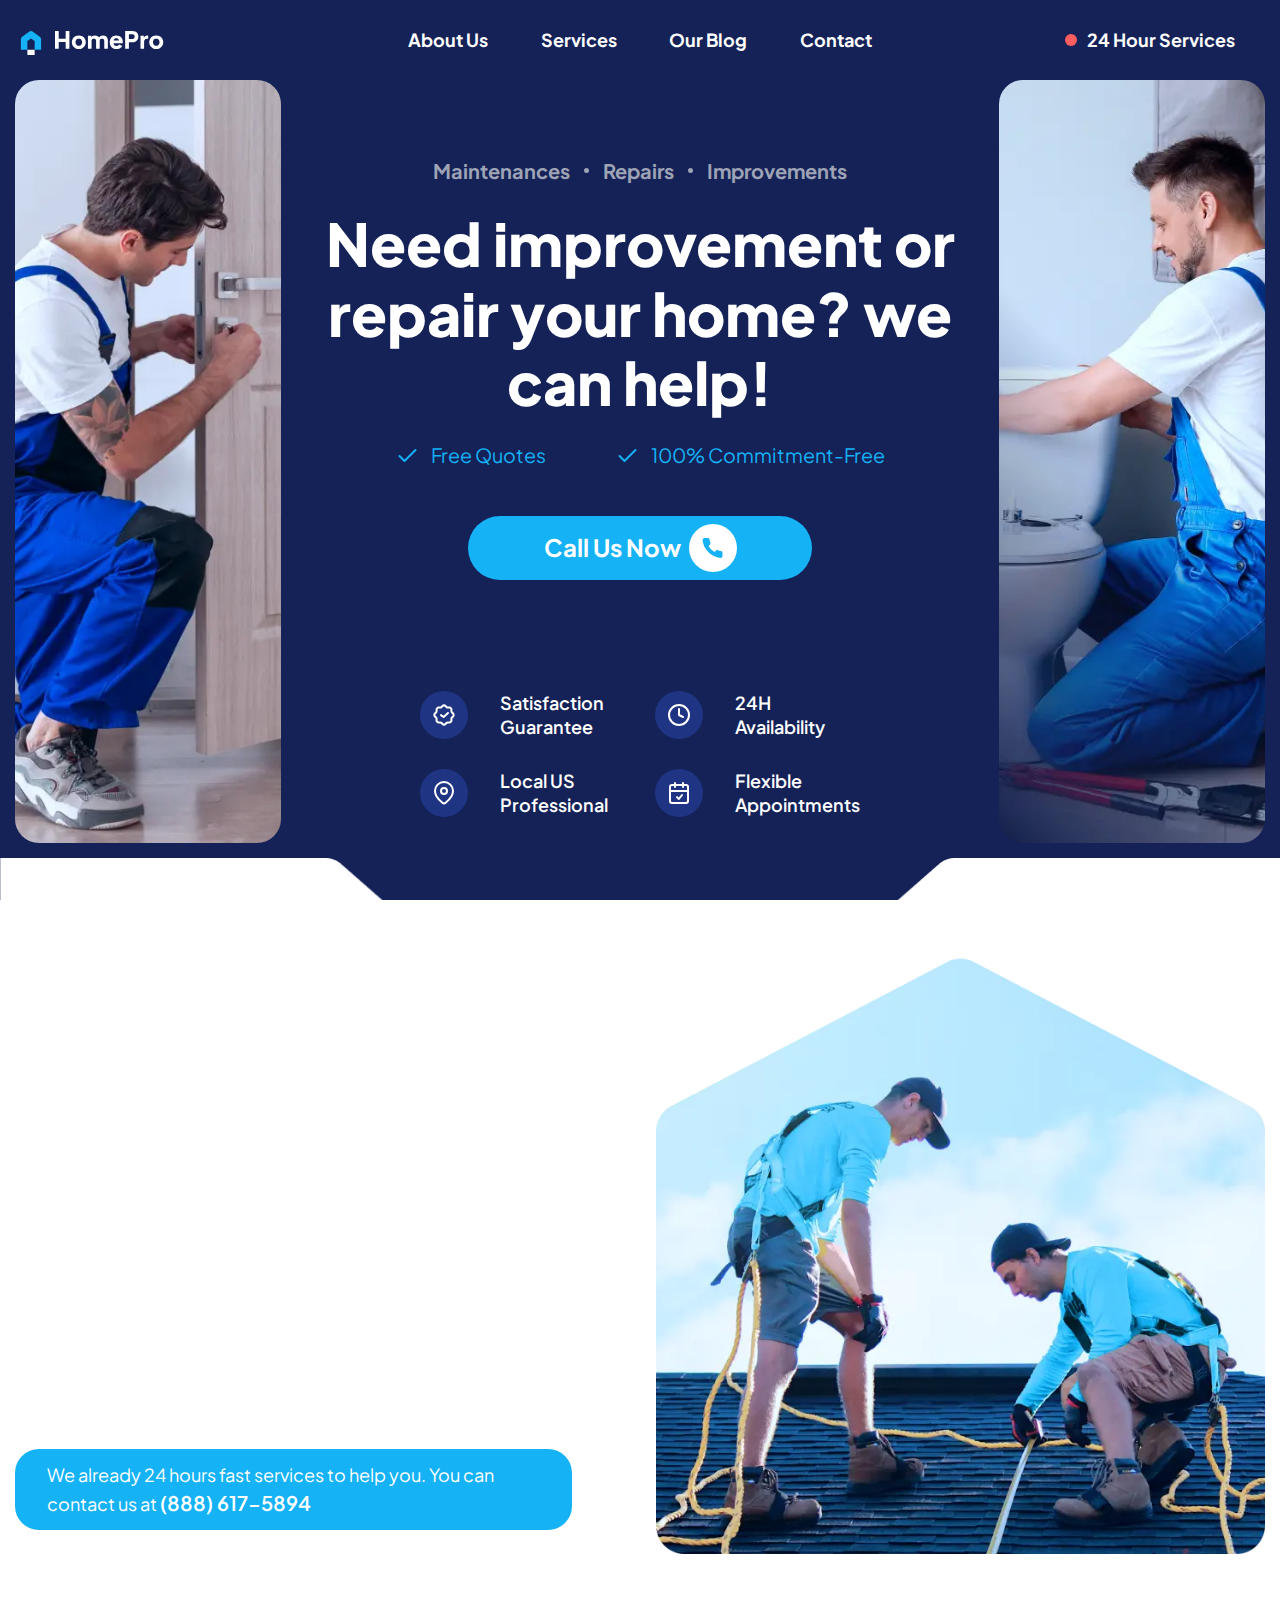
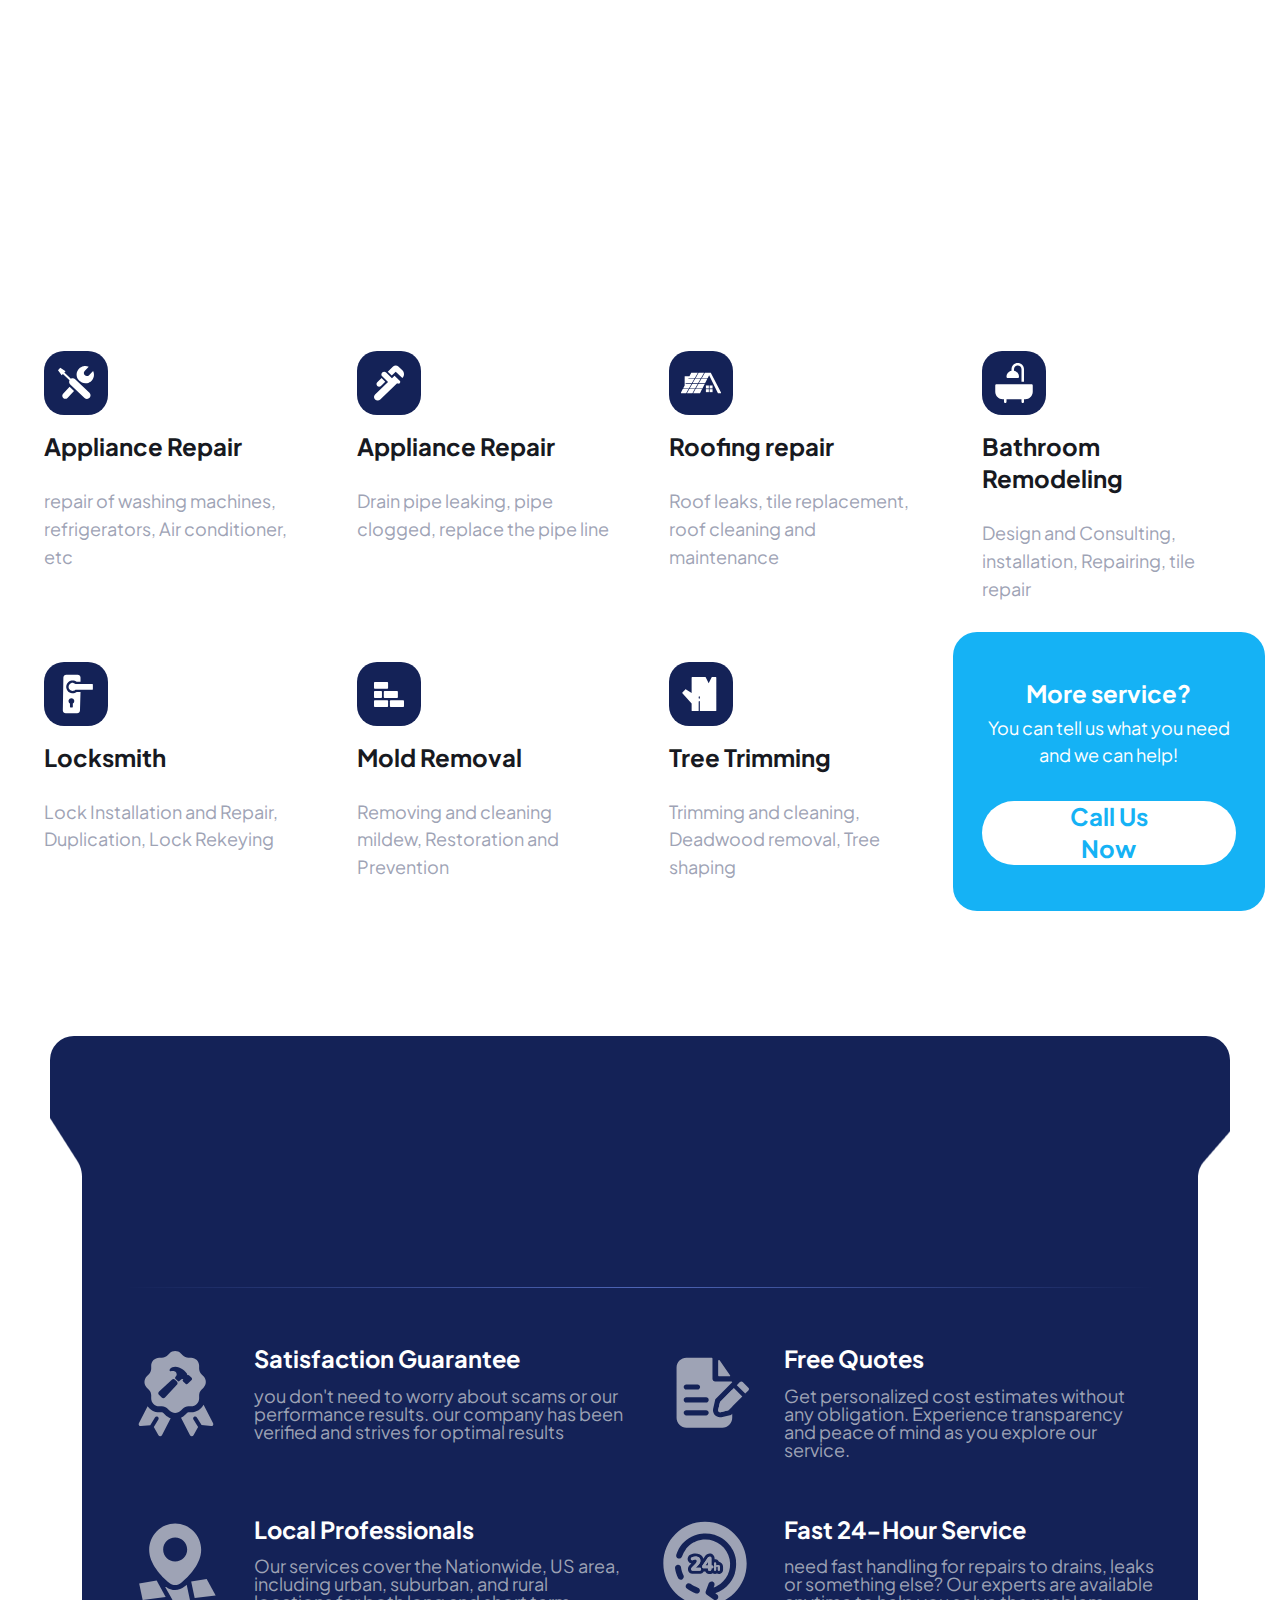
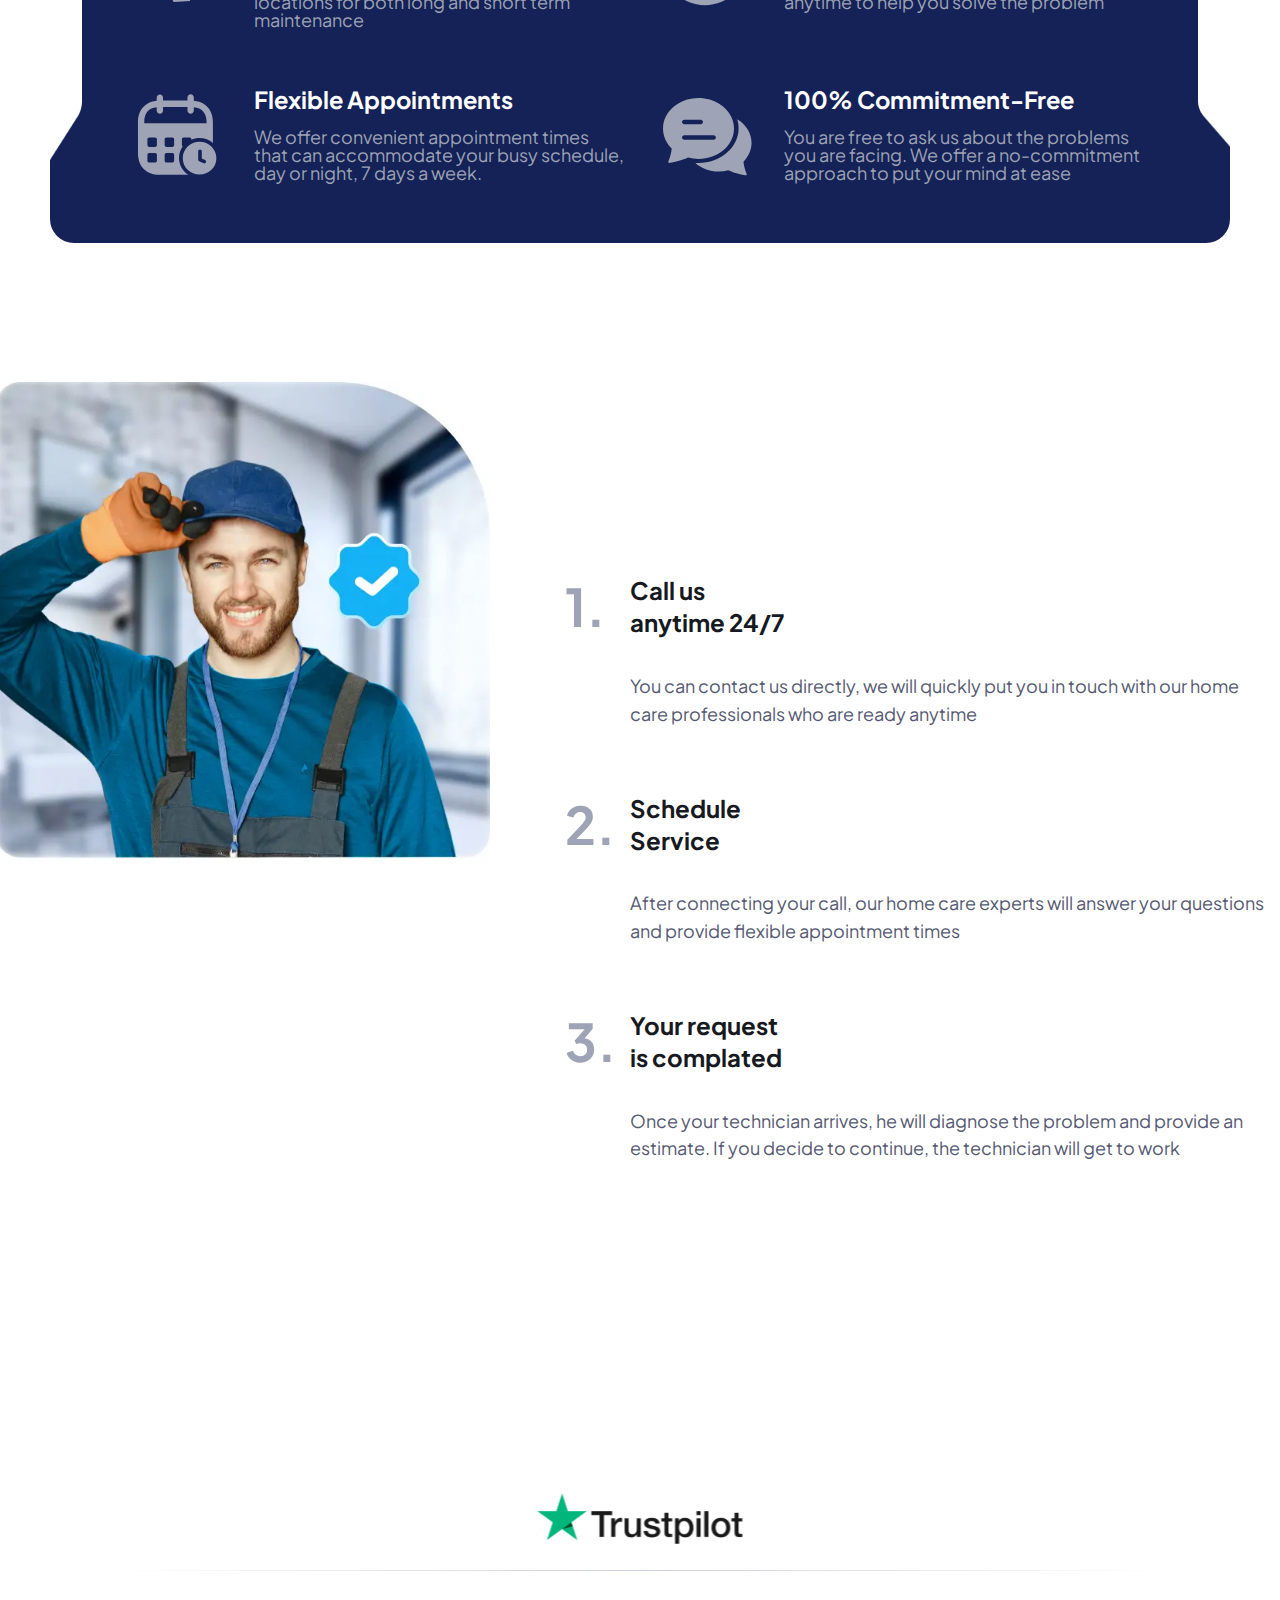
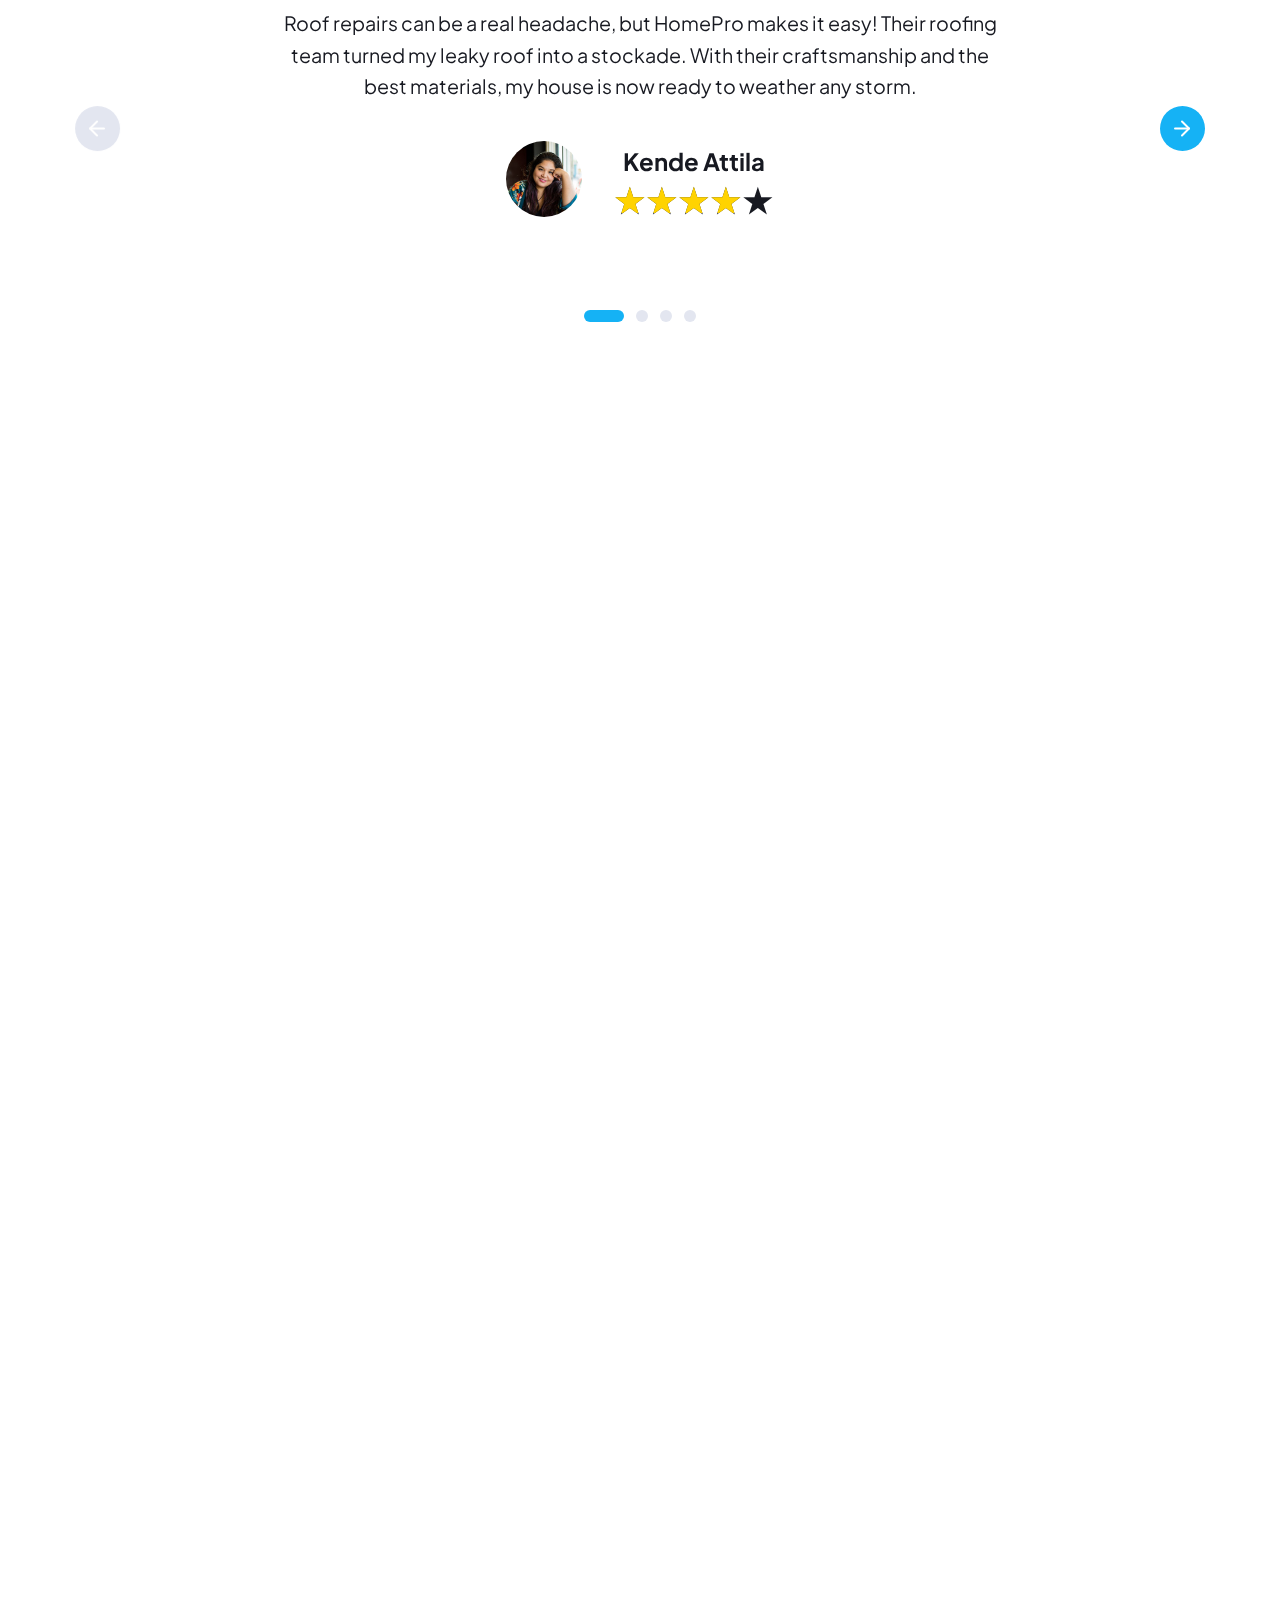
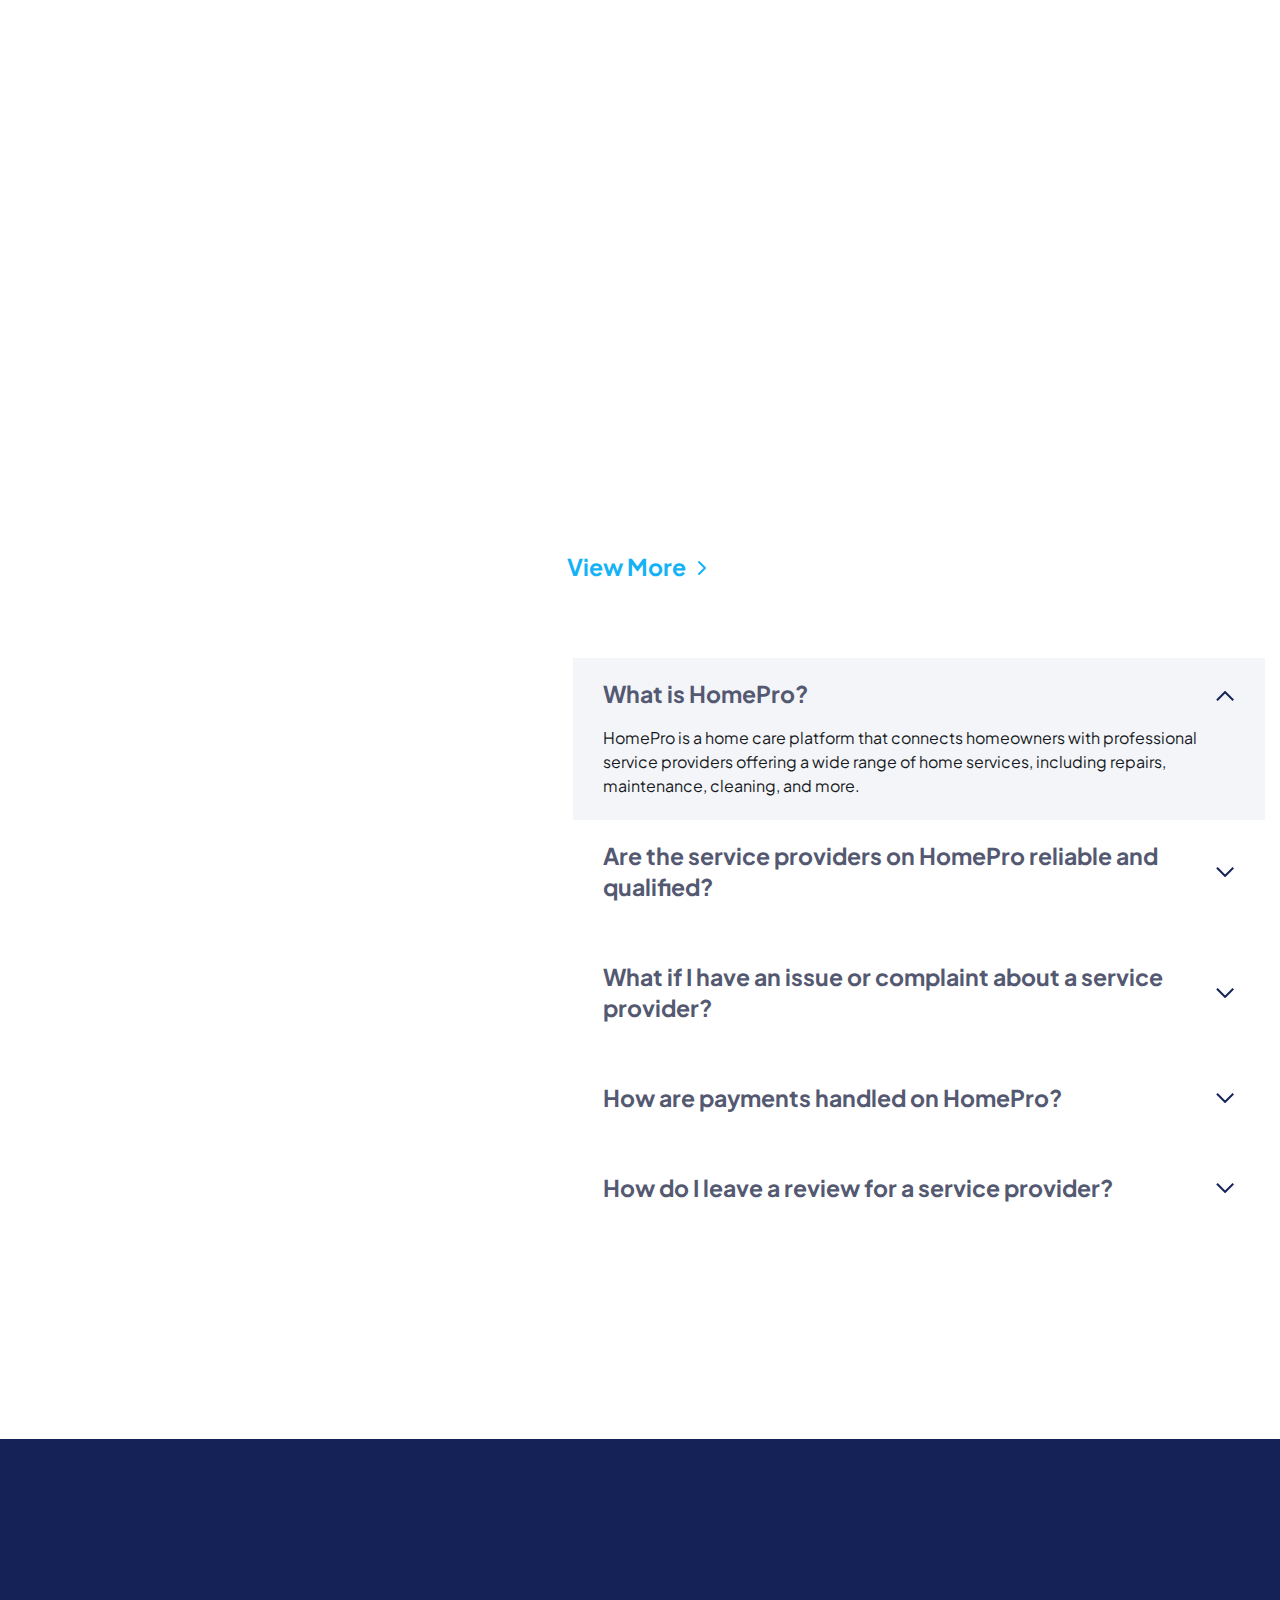
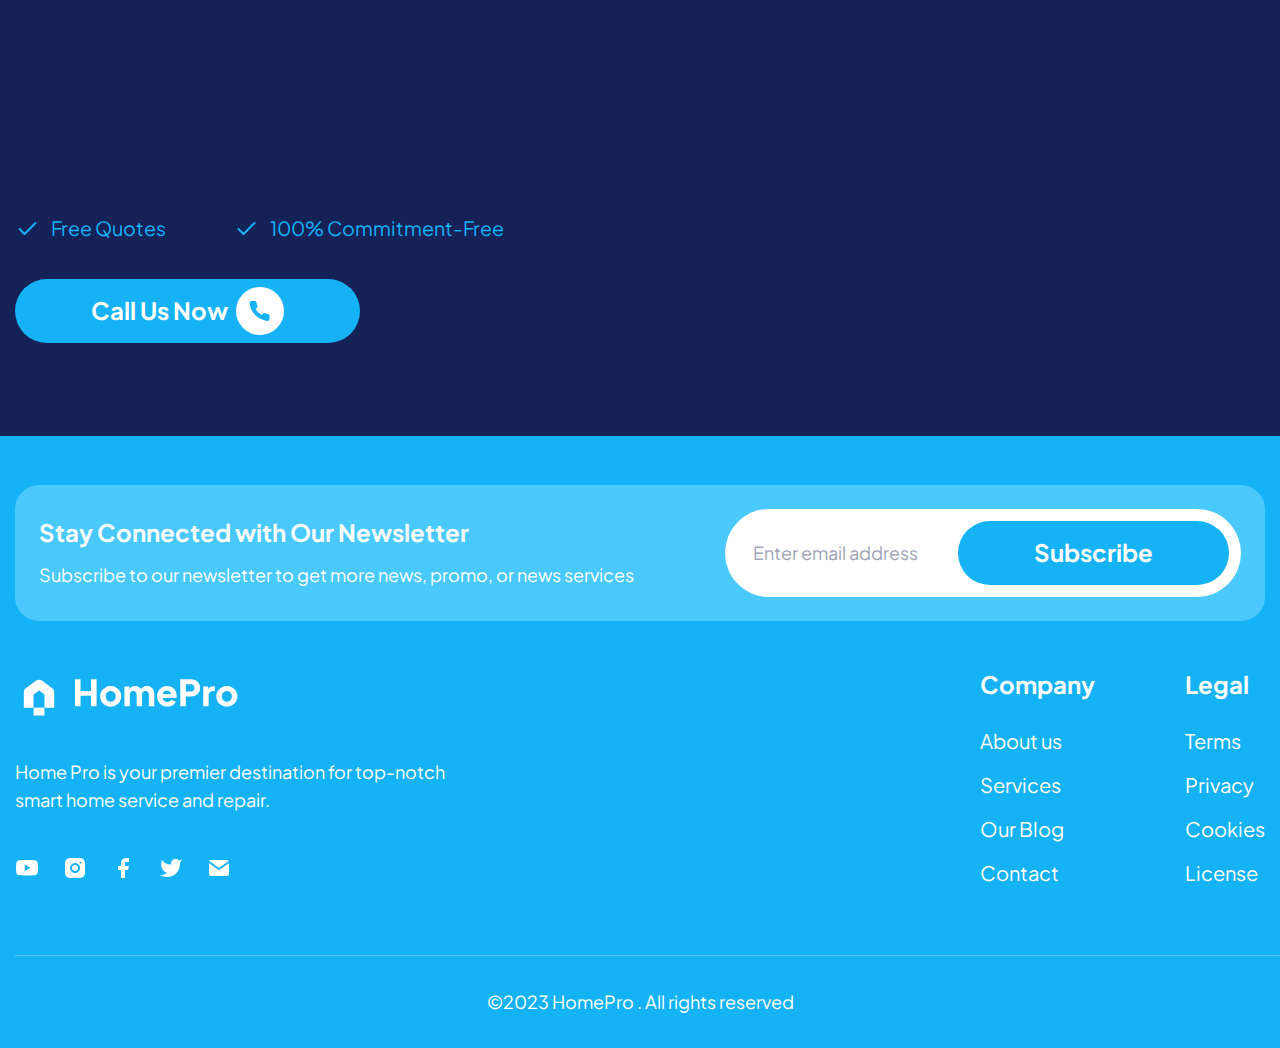
==== home.html @ 97284b91 "Add files via upload" ====
<!DOCTYPE html>
<html lang="en">

<head>
	<title>HomePage</title>
	<meta charset="UTF-8">
	<meta name="format-detection" content="telephone=no">
	<!-- <style>body{opacity: 0;}</style> -->
	<link rel="stylesheet" href="css/style.min.css?_v=20231026161333">
	<link rel="shortcut icon" href="favicon.ico">
	<!-- <meta name="robots" content="noindex, nofollow"> -->
	<meta name="viewport" content="width=device-width, initial-scale=1.0">
</head>

<body>
	<div class="wrapper">
		<header data-watch class="header">
			<div class="header__container">
				<a data-goto=".hero" href="#" class="header__logo"><img src="img/logo.svg" alt="Logo"></a>
				<div class="header__menu menu">
					<button type="button" class="menu__icon icon-menu"><span></span></button>
					<nav class="menu__body">
						<ul class="menu__list">
							<li class="menu__item"><a data-goto=".about" data-goto-header href="#" class="menu__link">About Us</a></li>
							<li class="menu__item"><a data-goto=".services" data-goto-header href="#" class="menu__link">Services</a></li>
							<li class="menu__item"><a data-goto=".blog" data-goto-header href="#" class="menu__link">Our Blog</a></li>
							<li class="menu__item"><a data-goto=".talk" data-goto-header href="#" class="menu__link">Contact</a></li>
						</ul>
					</nav>
				</div>
				<div data-da=".menu__body, 991.98" class="header__schedule">24 Hour Services</div>
			</div>
		</header>
		<main class="page">
			<section data-watch data-fullscreen data-atch-threshold='0.3' class="hero">
				<div class="hero__image-ibg"><picture><source data-srcset="img/hero/1.webp" srcset="[data-uri]" type="image/webp"><img src="[data-uri]"  data-src="img/hero/1.jpg" alt="Image"></picture></div>
				<div class="hero__body">
					<div class="hero__content">
						<ul class="hero__services services-hero">
							<li class="services-hero__item">Maintenances</li>
							<li class="services-hero__item">Repairs</li>
							<li class="services-hero__item">Improvements</li>
						</ul>
						<div class="hero__header-block header-block header-block--center">
							<h2 class="header-block__title header-block__title--white header-block__title--big">Need improvement or repair your home? we can help!</h2>
						</div>
						<ul class="hero__done done done--sky">
							<li class="done__item">Free Quotes</li>
							<li class="done__item">100% Commitment-Free</li>
						</ul>
						<a href="tel:+79999999999" class="hero__button call-button call-button--icon">
							<span>Call Us Now</span>
						</a>
					</div>
					<div class="hero__advantages advantages-hero">
						<ul class="advantages-hero__items">
							<li class="advantages-hero__item">
								<div class="advantages-hero__icon"><img src="img/icons/status.svg" alt="Image"></div>
								<span>Satisfaction<br>Guarantee</span>
							</li>
							<li class="advantages-hero__item">
								<div class="advantages-hero__icon"><img src="img/icons/clock.svg" alt="Image"></div>
								<span>24H<br>Availability</span>
							</li>
							<li class="advantages-hero__item">
								<div class="advantages-hero__icon"><img src="img/icons/geo.svg" alt="Image"></div>
								<span>Local US<br>Professional</span>
							</li>
							<li class="advantages-hero__item">
								<div class="advantages-hero__icon"><img src="img/icons/date.svg" alt="Image"></div>
								<span>Flexible<br>Appointments</span>
							</li>
						</ul>
					</div>
				</div>
				<div class="hero__image-ibg"><picture><source data-srcset="img/hero/2.webp" srcset="[data-uri]" type="image/webp"><img src="[data-uri]"  data-src="img/hero/2.jpg" alt="Image"></picture></div>
			</section>
			<section class="about">
				<div class="about__container">
					<div class="about__body">
						<div class="about__header-block header-block">
							<h2 class="header-block__title">Professional for your home services</h2>
							<div class="header-block__text">
								<p>You need help for home care? We are home care professionals focused in the US region. We provide several services that support home services</p>
							</div>
						</div>
						<ul data-watch data-watch-threshold='0.3' data-watch-once class="about__services">
							<li class="about__item">Repair and Installation</li>
							<li class="about__item">Plumbing</li>
							<li class="about__item">Maintenance</li>
							<li class="about__item">Budget-friendly</li>
							<li class="about__item">Home Security Services</li>
							<li class="about__item">Eco-friendly solutions</li>
						</ul>
						<div class="about__info">
							We already 24 hours fast services to help you. You can contact us at <a href="tel:8886175894" class="about__number">(888) 617-5894</a>
						</div>
					</div>
					<div class="about__image"><picture><source srcset="img/about/image.webp" type="image/webp"><img src="img/about/image.png" alt="Image"></picture></div>
				</div>
			</section>
			<section class="services">
				<div class="services__container">
					<div class="services__header-block header-block header-block--center">
						<h2 class="header-block__title">Our Services</h2>
						<div class="header-block__text">
							<p>You have problems wit'h leaking pipes, broken tiles, lost keys or want to tidy up the trees around you, of course you need our help!</p>
						</div>
					</div>
					<div class="services__items">
						<div class="services__item">
							<div class="services__icon"><img src="img/services/1.svg" alt="Icon"></div>
							<h4 class="services__name">Appliance Repair</h4>
							<div class="services__text">
								<p>repair of washing machines, refrigerators, Air conditioner, etc</p>
							</div>
						</div>
						<div class="services__item">
							<div class="services__icon"><img src="img/services/2.svg" alt="Icon"></div>
							<h4 class="services__name">Appliance Repair</h4>
							<div class="services__text">
								<p>Drain pipe leaking, pipe clogged, replace the pipe line</p>
							</div>
						</div>
						<div class="services__item">
							<div class="services__icon"><img src="img/services/3.svg" alt="Icon"></div>
							<h4 class="services__name">Roofing repair</h4>
							<div class="services__text">
								<p>Roof leaks, tile replacement, roof cleaning and maintenance</p>
							</div>
						</div>
						<div class="services__item">
							<div class="services__icon"><img src="img/services/4.svg" alt="Icon"></div>
							<h4 class="services__name">Bathroom Remodeling</h4>
							<div class="services__text">
								<p>Design and Consulting, installation, Repairing, tile repair</p>
							</div>
						</div>
						<div class="services__item">
							<div class="services__icon"><img src="img/services/5.svg" alt="Icon"></div>
							<h4 class="services__name">Locksmith</h4>
							<div class="services__text">
								<p>Lock Installation and Repair, Duplication, Lock Rekeying</p>
							</div>
						</div>
						<div class="services__item">
							<div class="services__icon"><img src="img/services/6.svg" alt="Icon"></div>
							<h4 class="services__name">Mold Removal</h4>
							<div class="services__text">
								<p>Removing and cleaning mildew, Restoration and Prevention</p>
							</div>
						</div>
						<div class="services__item">
							<div class="services__icon"><img src="img/services/7.svg" alt="Icon"></div>
							<h4 class="services__name">Tree Trimming</h4>
							<div class="services__text">
								<p>Trimming and cleaning, Deadwood removal, Tree shaping</p>
							</div>
						</div>
						<div class="services__item services__item--blue">
							<h4 class="services__name">More service?</h4>
							<div class="services__text">
								<p>You can tell us what you need and we can help!</p>
							</div>
							<a href="#" class="services__button call-button call-button--white call-button--min">Call Us Now</a>
						</div>
					</div>
				</div>
			</section>
			<section class="advantages">
				<div class="advantages__body">
					<div class="advantages__container">
						<div class="advantages__header-block header-block header-block--inline">
							<h2 class="header-block__title header-block__title--white">Fast, Friendly, and Satisfaction Guarantee</h2>
							<div class="header-block__text">
								<p>No matter how big or small your work is, whether it's for the interior or exterior of your home, we are ready to serve and help you solve your home problems.</p>
							</div>
						</div>
						<div class="advantages__items">
							<div class="advantages__item item-advantages">
								<div class="item-advantages__icon"><img src="img/advantages/1.svg" alt="Image"></div>
								<div class="item-advantages__body">
									<h4 class="item-advantages__title">Satisfaction Guarantee</h4>
									<p class="item-advantages__text">you don't need to worry about scams or our performance results. our company has been verified and strives for optimal results</p>
								</div>
							</div>
							<div class="advantages__item item-advantages">
								<div class="item-advantages__icon"><img src="img/advantages/2.svg" alt="Image"></div>
								<div class="item-advantages__body">
									<h4 class="item-advantages__title">Free Quotes</h4>
									<p class="item-advantages__text">Get personalized cost estimates without any obligation. Experience transparency and peace of mind as you explore our service.</p>
								</div>
							</div>
							<div class="advantages__item item-advantages">
								<div class="item-advantages__icon"><img src="img/advantages/3.svg" alt="Image"></div>
								<div class="item-advantages__body">
									<h4 class="item-advantages__title">Local Professionals</h4>
									<p class="item-advantages__text">Our services cover the Nationwide, US area, including urban, suburban, and rural locations for both long and short term maintenance</p>
								</div>
							</div>
							<div class="advantages__item item-advantages">
								<div class="item-advantages__icon"><img src="img/advantages/4.svg" alt="Image"></div>
								<div class="item-advantages__body">
									<h4 class="item-advantages__title">Fast 24-Hour Service</h4>
									<p class="item-advantages__text">need fast handling for repairs to drains, leaks or something else? Our experts are available anytime to help you solve the problem</p>
								</div>
							</div>
							<div class="advantages__item item-advantages">
								<div class="item-advantages__icon"><img src="img/advantages/5.svg" alt="Image"></div>
								<div class="item-advantages__body">
									<h4 class="item-advantages__title">Flexible Appointments</h4>
									<p class="item-advantages__text">We offer convenient appointment times that can accommodate your busy schedule, day or night, 7 days a week.</p>
								</div>
							</div>
							<div class="advantages__item item-advantages">
								<div class="item-advantages__icon"><img src="img/advantages/6.svg" alt="Image"></div>
								<div class="item-advantages__body">
									<h4 class="item-advantages__title">100% Commitment-Free</h4>
									<p class="item-advantages__text">You are free to ask us about the problems you are facing. We offer a no-commitment approach to put your mind at ease</p>
								</div>
							</div>
						</div>
					</div>
				</div>
			</section>
			<section class="schedule">
				<div class="schedule__container">
					<div class="schedule__image"><picture><source srcset="img/schedule/image.webp" type="image/webp"><img src="img/schedule/image.jpg" alt="Image"></picture></div>
					<div class="schedule__content">
						<div class="schedule__header-block header-block">
							<h2 class="header-block__title">How HomePro works?</h2>
						</div>
						<ol class="schedule__list list-schedule">
							<li class="list-schedule__item">
								<div class="list-schedule__title">Call us anytime 24/7</div>
								<div class="list-schedule__text">
									<p>You can contact us directly, we will quickly put you in touch with our home care professionals who are ready anytime</p>
								</div>
							</li>
							<li class="list-schedule__item">
								<div class="list-schedule__title">Schedule Service</div>
								<div class="list-schedule__text">
									<p>After connecting your call, our home care experts will answer your questions and provide flexible appointment times</p>
								</div>
							</li>
							<li class="list-schedule__item">
								<div class="list-schedule__title">Your request is complated</div>
								<div class="list-schedule__text">
									<p>Once your technician arrives, he will diagnose the problem and provide an estimate. If you decide to continue, the technician will get to work</p>
								</div>
							</li>
						</ol>
					</div>
				</div>
			</section>
			<section class="reviews">
				<div class="reviews__container">
					<div class="reviews__header-block header-block header-block--center">
						<h2 class="header-block__title">Here our original reviews from trusted platform</h2>
					</div>
					<div class="reviews__slider">
						<div class="reviews__swiper">
							<div class="reviews__slide slide-reviews">
								<div data-swiper-parallax="-100" class="slide-reviews__logo"><img src="img/reviews/logo-1.svg" alt="Logo"></div>
								<div class="slide-reviews__text">
									<p>Roof repairs can be a real headache, but HomePro makes it easy! Their roofing team turned my leaky roof into a stockade. With their craftsmanship and the best materials, my house is now ready to weather any storm.</p>
								</div>
								<div class="slide-reviews__review">
									<div class="slide-reviews__avatar"><img src="img/reviews/avatar.svg" alt="Avatar"></div>
									<div class="slide-reviews__body">
										<div class="slide-reviews__name">Kende Attila</div>

										<div class="slide-reviews__rating rating rating__set">
											<div class="rating__body">
												<div class="rating__active"></div>
												<div class="rating__items">
													<input type="radio" class="rating__item" value="1" name="rating">
													<input type="radio" class="rating__item" value="2" name="rating">
													<input type="radio" class="rating__item" value="3" name="rating">
													<input type="radio" class="rating__item" value="4" name="rating">
													<input type="radio" class="rating__item" value="5" name="rating">
												</div>
											</div>
											<div class="rating__value">4</div>
										</div>
									</div>
								</div>
							</div>
							<div class="reviews__slide slide-reviews">
								<div data-swiper-parallax="-100" class="slide-reviews__logo"><img src="img/reviews/logo-1.svg" alt="Logo"></div>
								<div class="slide-reviews__text">
									<p>Roof repairs can be a real headache, but HomePro makes it easy! Their roofing team turned my leaky roof into a stockade. With their craftsmanship and the best materials, my house is now ready to weather any storm.</p>
									<p>Roof repairs can be a real headache, but HomePro makes it easy! Their roofing team turned my leaky roof into a stockade. With their craftsmanship and the best materials, my house is now ready to weather any storm.</p>
								</div>
								<div class="slide-reviews__review">
									<div class="slide-reviews__avatar"><img src="img/reviews/avatar.svg" alt="Avatar"></div>
									<div class="slide-reviews__body">
										<div class="slide-reviews__name">Kende Attila</div>

										<div class="slide-reviews__rating rating rating__set">
											<div class="rating__body">
												<div class="rating__active"></div>
												<div class="rating__items">
													<input type="radio" class="rating__item" value="1" name="rating">
													<input type="radio" class="rating__item" value="2" name="rating">
													<input type="radio" class="rating__item" value="3" name="rating">
													<input type="radio" class="rating__item" value="4" name="rating">
													<input type="radio" class="rating__item" value="5" name="rating">
												</div>
											</div>
											<div class="rating__value">4</div>
										</div>
									</div>
								</div>
							</div>
							<div class="reviews__slide slide-reviews">
								<div data-swiper-parallax="-100" class="slide-reviews__logo"><img src="img/reviews/logo-1.svg" alt="Logo"></div>
								<div class="slide-reviews__text">
									<p>Roof repairs can be a real headache, but HomePro makes it easy! Their roofing team turned my leaky roof into a stockade. With their craftsmanship and the best materials, my house is now ready to weather any storm.</p>
								</div>
								<div class="slide-reviews__review">
									<div class="slide-reviews__avatar"><img src="img/reviews/avatar.svg" alt="Avatar"></div>
									<div class="slide-reviews__body">
										<div class="slide-reviews__name">Kende Attila</div>

										<div class="slide-reviews__rating rating rating__set">
											<div class="rating__body">
												<div class="rating__active"></div>
												<div class="rating__items">
													<input type="radio" class="rating__item" value="1" name="rating">
													<input type="radio" class="rating__item" value="2" name="rating">
													<input type="radio" class="rating__item" value="3" name="rating">
													<input type="radio" class="rating__item" value="4" name="rating">
													<input type="radio" class="rating__item" value="5" name="rating">
												</div>
											</div>
											<div class="rating__value">4</div>
										</div>
									</div>
								</div>
							</div>
							<div class="reviews__slide slide-reviews">
								<div data-swiper-parallax="-100" class="slide-reviews__logo"><img src="img/reviews/logo-1.svg" alt="Logo"></div>
								<div class="slide-reviews__text">
									<p>Roof repairs can be a real headache, but HomePro makes it easy! Their roofing team turned my leaky roof into a stockade. With their craftsmanship and the best materials, my house is now ready to weather any storm.</p>
									<p>Roof repairs can be a real headache, but HomePro makes it easy! Their roofing team turned my leaky roof into a stockade. With their craftsmanship and the best materials, my house is now ready to weather any storm.</p>
									<p>Roof repairs can be a real headache, but HomePro makes it easy! Their roofing team turned my leaky roof into a stockade. With their craftsmanship and the best materials, my house is now ready to weather any storm.</p>
								</div>
								<div class="slide-reviews__review">
									<div class="slide-reviews__avatar"><img src="img/reviews/avatar.svg" alt="Avatar"></div>
									<div class="slide-reviews__body">
										<div class="slide-reviews__name">Kende Attila</div>

										<div class="slide-reviews__rating rating rating__set">
											<div class="rating__body">
												<div class="rating__active"></div>
												<div class="rating__items">
													<input type="radio" class="rating__item" value="1" name="rating">
													<input type="radio" class="rating__item" value="2" name="rating">
													<input type="radio" class="rating__item" value="3" name="rating">
													<input type="radio" class="rating__item" value="4" name="rating">
													<input type="radio" class="rating__item" value="5" name="rating">
												</div>
											</div>
											<div class="rating__value">4</div>
										</div>
									</div>
								</div>
							</div>
						</div>
						<div class="reviews__pagination"></div>
						<button type="button" class="reviews__button reviews__button--prev"><img src="img/icons/arrow-right.svg" alt="Image"></button>
						<button type="button" class="reviews__button reviews__button--next"><img src="img/icons/arrow-right.svg" alt="Image"></button>
					</div>
				</div>
			</section>
			<section class="blog">
				<div class="blog__container">
					<div class="blog__header-block header-block header-block--center">
						<h2 class="header-block__title">Explore Insights in Our Blog</h2>
						<div class="header-block__text">
							<p>Find lots of insights and nformation on our blog. Explore, learn, and get inspired today.</p>
						</div>
					</div>
					<div data-watch data-watch-once class="blog__items">
						<!-- From database -->
					</div>
					<a href="#" class="blog__more">View More</a>
				</div>
			</section>
			<section class="questions">
				<div class="questions__container">
					<div class="questions__header-block header-block">
						<h2 class="header-block__title">Frequently Asked Questions</h2>
						<div class="header-block__text">
							<p>Still need help?<a class="header-block__link" href="#">Get Help Now</a></p>
						</div>
					</div>
					<div data-spollers data-one-spoller class="questions__spollers spollers-questions">
						<details data-open class="spollers-questions__item">
							<summary class="spollers-questions__title">What is HomePro?</summary>
							<div class="spollers-questions__body">HomePro is a home care platform that connects homeowners with professional service providers offering a wide range of home services, including repairs, maintenance, cleaning, and more.</div>
						</details>
						<details class="spollers-questions__item">
							<summary class="spollers-questions__title">Are the service providers on HomePro reliable and qualified?</summary>
							<div class="spollers-questions__body">HomePro is a home care platform that connects homeowners with professional service providers offering a wide range of home services, including repairs, maintenance, cleaning, and more.HomePro is a home care platform that connects homeowners with professional service providers offering a wide range of home services, including repairs, maintenance, cleaning, and more.</div>
						</details>
						<details class="spollers-questions__item">
							<summary class="spollers-questions__title">What if I have an issue or complaint about a service provider?</summary>
							<div class="spollers-questions__body">HomePro is a home care platform that connects homeowners with professional service providers offering a wide range of home services, including repairs, maintenance, cleaning, and more.</div>
						</details>
						<details class="spollers-questions__item">
							<summary class="spollers-questions__title">How are payments handled on HomePro?</summary>
							<div class="spollers-questions__body">HomePro is a home care platform that connects homeowners with professional service providers offering a wide range of home services, including repairs, maintenance, cleaning, and more.</div>
						</details>
						<details class="spollers-questions__item">
							<summary class="spollers-questions__title">How do I leave a review for a service provider?</summary>
							<div class="spollers-questions__body">HomePro is a home care platform that connects homeowners with professional service providers offering a wide range of home services, including repairs, maintenance, cleaning, and more.</div>
						</details>
					</div>
				</div>
			</section>
			<section data-watch data-watch-threshold='0.3' data-watch-once class="talk">
				<div class="talk__content">
					<div class="talk__container">
						<div class="talk__body">
							<div class="talk__header-block header-block">
								<h2 class="header-block__title header-block__title--white header-block__title--big">Already to improve or repair your home? Let’s Talk!</h2>
							</div>
							<ul class="talk__done done done--sky">
								<li class="done__item">Free Quotes</li>
								<li class="done__item">100% Commitment-Free</li>
							</ul>
							<a href="tel:+79999999999" class="talk__button call-button call-button--icon">
								<span>Call Us Now</span>
							</a>
						</div>
					</div>
				</div>
				<div class="talk__image">
					<picture><source data-srcset="img/talk/image.webp" srcset="[data-uri]" type="image/webp"><img src="[data-uri]"  data-src="img/talk/image.png" alt="Image"></picture>
				</div>
			</section>
		</main>
		<footer class="footer">
			<div class="footer__container">
				<div class="footer__content">
					<div class="footer__subscribe subscribe">
						<div class="subscribe__body">
							<h3 class="subscribe__title">Stay Connected with Our Newsletter</h3>
							<div class="subscribe__text">
								<p>Subscribe to our newsletter to get more news, promo, or news services</p>
							</div>
						</div>
						<form action="#" class="subscribe__form">
							<input data-error="Error" data-required="email" autocomplete="off" type="text" name="form[]" placeholder="Enter email address" class="subscribe__input">
							<button type="submit" class="subscribe__button call-button call-button--min">Subscribe</button>
						</form>
					</div>
					<div class="footer__body">
						<div class="footer__info">
							<div class="footer__logo"><img src="img/logo-white.svg" alt="Logo"></div>
							<div class="footer__text">Home Pro is your premier destination for top-notch smart home service and repair. </div>
							<ul class="footer__social social">
								<li class="social__item"><a href="#" class="social__link"><img src="img/icons/social/youtube.svg" alt="Yt"></a></li>
								<li class="social__item"><a href="#" class="social__link"><img src="img/icons/social/instagram.svg" alt="Insta"></a></li>
								<li class="social__item"><a href="#" class="social__link"><img src="img/icons/social/facebook.svg" alt="Fb"></a></li>
								<li class="social__item"><a href="#" class="social__link"><img src="img/icons/social/twitter.svg" alt="Tw"></a></li>
								<li class="social__item"><a href="#" class="social__link"><img src="img/icons/social/mail.svg" alt="Mail"></a></li>
							</ul>
						</div>
						<div class="footer__menu menu-footer">
							<div data-spollers="768,max" class="menu-footer__spollers">
								<details class="menu-footer__block">
									<summary class="menu-footer__title">Company</summary>
									<ul class="menu-footer__list">
										<div class="menu-footer__item"><a href="#" class="menu-footer__link">About us</a></div>
										<div class="menu-footer__item"><a href="#" class="menu-footer__link">Services</a></div>
										<div class="menu-footer__item"><a href="#" class="menu-footer__link">Our Blog</a></div>
										<div class="menu-footer__item"><a href="#" class="menu-footer__link">Contact</a></div>
									</ul>
								</details>
								<details class="menu-footer__block">
									<summary class="menu-footer__title">Legal</summary>
									<ul class="menu-footer__list">
										<div class="menu-footer__item"><a href="#" class="menu-footer__link">Terms</a></div>
										<div class="menu-footer__item"><a href="#" class="menu-footer__link">Privacy</a></div>
										<div class="menu-footer__item"><a href="#" class="menu-footer__link">Cookies</a></div>
										<div class="menu-footer__item"><a href="#" class="menu-footer__link">License</a></div>
									</ul>
								</details>
							</div>
						</div>
					</div>
				</div>
				<div class="footer__copy">©2023 HomePro . All rights reserved</div>
			</div>
		</footer>
	</div>
	<script src="js/app.min.js?_v=20231026161333"></script>
</body>

</html>
---- css/style.min.css ----
@charset "UTF-8";@import url(https://fonts.googleapis.com/css?family=Plus+Jakarta+Sans:regular,500,600,700&display=swap);*{padding:0;margin:0;border:0}*,:after,:before{-webkit-box-sizing:border-box;box-sizing:border-box}body,html{height:100%;min-width:320px}body{color:#171921;line-height:1;font-family:"Plus Jakarta Sans";font-size:1.125rem;-ms-text-size-adjust:100%;-moz-text-size-adjust:100%;-webkit-text-size-adjust:100%;-webkit-font-smoothing:antialiased;-moz-osx-font-smoothing:grayscale}button,input,textarea{font-family:"Plus Jakarta Sans";font-size:inherit;outline:0}button{cursor:pointer;color:inherit;background-color:inherit}a{color:inherit}a:link,a:visited{text-decoration:none}a:hover{text-decoration:none}ul li{list-style:none}img{vertical-align:top}h1,h2,h3,h4,h5,h6{font-weight:inherit;font-size:inherit}summary{cursor:pointer}.lock body{overflow:hidden;-ms-touch-action:none;touch-action:none;-ms-scroll-chaining:none;overscroll-behavior:none}.wrapper{min-height:100%;display:-webkit-box;display:-ms-flexbox;display:flex;-webkit-box-orient:vertical;-webkit-box-direction:normal;-ms-flex-direction:column;flex-direction:column;overflow:hidden}@supports (overflow:clip){.wrapper{overflow:clip}}.wrapper>main{-webkit-box-flex:1;-ms-flex:1 1 auto;flex:1 1 auto}.wrapper>*{min-width:0}[class*=__container]{max-width:91.625rem;margin:0 auto;padding:0 .9375rem}.form__error{display:none}.call-button{-webkit-transition:color .3s ease 0s,background-color .3s ease 0s;transition:color .3s ease 0s,background-color .3s ease 0s;display:-webkit-inline-box;display:-ms-inline-flexbox;display:inline-flex;height:4rem;border-radius:3.75rem;background-color:#15b2f5;-webkit-box-align:center;-ms-flex-align:center;align-items:center;color:#fff;font-weight:700;font-size:1.5rem;line-height:133.333333%}.call-button--white{background-color:#fff;color:#15b2f5}.call-button--min{padding:0 2.25rem}.call-button--icon{padding-right:.5rem;padding-left:1.5rem}.call-button--icon span{display:-webkit-box;display:-ms-flexbox;display:flex;-webkit-box-align:center;-ms-flex-align:center;align-items:center;gap:.5rem}.call-button--icon span::after{content:"";border-radius:50%;width:3rem;height:3rem;background:#fff url(../img/icons/phone.svg) center no-repeat}.call-button--fw{width:100%}input[type=email],input[type=tel],input[type=text],textarea{-webkit-appearance:none;-moz-appearance:none;appearance:none}input{background:0 0;border-radius:0;width:100%;display:block;padding:0 20px;color:inherit}input::-webkit-input-placeholder{color:inherit;-webkit-transition:all .3s ease 0s;transition:all .3s ease 0s}input::-moz-placeholder{color:inherit;-moz-transition:all .3s ease 0s;transition:all .3s ease 0s}input:-ms-input-placeholder{color:inherit;-ms-transition:all .3s ease 0s;transition:all .3s ease 0s}input::-ms-input-placeholder{color:inherit;-ms-transition:all .3s ease 0s;transition:all .3s ease 0s}input::placeholder{color:inherit;-webkit-transition:all .3s ease 0s;transition:all .3s ease 0s}input:focus::-webkit-input-placeholder{opacity:0;-webkit-transform:translate(-20%,0);transform:translate(-20%,0)}input:focus::-moz-placeholder{opacity:0;transform:translate(-20%,0)}input:focus:-ms-input-placeholder{opacity:0;-ms-transform:translate(-20%,0);transform:translate(-20%,0)}input:focus::-ms-input-placeholder{opacity:0;-ms-transform:translate(-20%,0);transform:translate(-20%,0)}input:focus::placeholder{opacity:0;-webkit-transform:translate(-20%,0);-ms-transform:translate(-20%,0);transform:translate(-20%,0)}textarea.input{resize:none;padding:0 0}.rating{display:-webkit-box;display:-ms-flexbox;display:flex;-webkit-box-align:end;-ms-flex-align:end;align-items:flex-end;font-size:36px;line-height:.75;-webkit-transition:opacity .3s ease 0s;transition:opacity .3s ease 0s}.rating.rating_sending{opacity:.2}.rating.rating_set .rating__active,.rating.rating_set .rating__item{cursor:pointer}.rating__body{position:relative}.rating__body::before{content:"★★★★★";display:block}.rating__active{position:absolute;width:0%;height:100%;top:0;left:0;overflow:hidden}.rating__active::before{content:"★★★★★";position:absolute;width:100%;height:100%;top:0;left:0;color:#ffd300}.rating__items{display:-webkit-box;display:-ms-flexbox;display:flex;position:absolute;width:100%;height:100%;top:0;left:0}.rating__item{-webkit-box-flex:0;-ms-flex:0 0 20%;flex:0 0 20%;height:100%;opacity:0}.rating__value{display:none;font-size:50%;line-height:1;padding:0 0 0 10px}[data-fullscreen]{min-height:100vh}.touch [data-fullscreen]{min-height:calc(var(--vh,1vh) * 100)}[class*=-ibg]{position:relative}[class*=-ibg] img{position:absolute;width:100%;height:100%;top:0;left:0;-o-object-fit:cover;object-fit:cover}[class*=-ibg--contain] img{-o-object-fit:contain;object-fit:contain}.schedule__list{list-style-type:none;counter-reset:item}.schedule__list li{position:relative}.schedule__list li:before{counter-increment:item;content:counter(item);position:absolute;left:0;top:0}.header-block{display:-webkit-box;display:-ms-flexbox;display:flex;-webkit-box-orient:vertical;-webkit-box-direction:normal;-ms-flex-direction:column;flex-direction:column;gap:1.5rem}.header-block--inline{display:-ms-grid;display:grid;gap:1.875rem;-ms-grid-columns:minmax(auto,36.625rem) minmax(auto,38.3125rem);grid-template-columns:minmax(auto,36.625rem) minmax(auto,38.3125rem);-webkit-box-pack:justify;-ms-flex-pack:justify;justify-content:space-between;-webkit-box-align:end;-ms-flex-align:end;align-items:end}.header-block--center{text-align:center}.header-block__title{opacity:0;-webkit-transform:translate(0,-1.25rem);-ms-transform:translate(0,-1.25rem);transform:translate(0,-1.25rem);font-weight:700;line-height:142.307692%}.header-block__title._watcher-view{-webkit-transition:opacity .7s ease 0s,-webkit-transform .7s ease 0s;transition:opacity .7s ease 0s,-webkit-transform .7s ease 0s;transition:transform .7s ease 0s,opacity .7s ease 0s;transition:transform .7s ease 0s,opacity .7s ease 0s,-webkit-transform .7s ease 0s;opacity:1;-webkit-transform:translate(0,0);-ms-transform:translate(0,0);transform:translate(0,0)}.header-block__title--big{font-weight:800;line-height:118.75%}.header-block__title--white{color:#fff}.header-block__text{opacity:0;-webkit-transform:translate(0,-1.25rem);-ms-transform:translate(0,-1.25rem);transform:translate(0,-1.25rem);line-height:155.555556%;color:#9ea3b5;font-weight:400}.header-block__text._watcher-view{-webkit-transition:opacity .7s ease .3s,-webkit-transform .7s ease .3s;transition:opacity .7s ease .3s,-webkit-transform .7s ease .3s;transition:transform .7s ease .3s,opacity .7s ease .3s;transition:transform .7s ease .3s,opacity .7s ease .3s,-webkit-transform .7s ease .3s;opacity:1;-webkit-transform:translate(0,0);-ms-transform:translate(0,0);transform:translate(0,0)}.header-block__link{font-weight:700;text-decoration:underline;line-height:133.333333%;color:#15b2f5}.done{display:-webkit-box;display:-ms-flexbox;display:flex;-ms-flex-wrap:wrap;flex-wrap:wrap;row-gap:2rem}.done--sky{-webkit-column-gap:2.5rem;-moz-column-gap:2.5rem;column-gap:2.5rem}.done--sky .done__item{color:#15b2f5}.done--sky .done__item::before{width:1.5rem;height:1.5rem;background:url(../img/icons/check.svg)}.done__item{display:-webkit-box;display:-ms-flexbox;display:flex;-webkit-box-align:center;-ms-flex-align:center;align-items:center;font-weight:400;color:#1f3584;line-height:140%}.done__item::before{margin-right:.75rem;content:"";width:1rem;height:1rem;background:url(../img/icons/check-small.svg) 0 center no-repeat;display:inline-block}.header{opacity:0;position:fixed;z-index:50;left:0;top:0;width:100%;padding:.625rem 0;background-color:#142257}.header._watcher-view{-webkit-transition:opacity .7s ease .8s;transition:opacity .7s ease .8s;opacity:1}.header__container{padding-block:.625rem;min-height:3.75rem;max-width:100.5625rem;display:-ms-grid;display:grid;-ms-grid-columns:12.5rem 1fr 12.5rem;grid-template-columns:12.5rem 1fr 12.5rem;gap:.9375rem;-webkit-box-align:center;-ms-flex-align:center;align-items:center}.header__logo{z-index:5}.header__menu{-ms-grid-column-align:center;justify-self:center}.header__schedule{color:#fff;font-weight:700;line-height:133.333333%;display:-webkit-inline-box;display:-ms-inline-flexbox;display:inline-flex;-webkit-box-align:center;-ms-flex-align:center;align-items:center;gap:.625rem;-webkit-animation:name 1s infinite linear;animation:name 1s infinite linear}.header__schedule::before{content:"";border-radius:50%;background-color:#ff5e5e;width:.75rem;height:.75rem}.menu{display:-webkit-box;display:-ms-flexbox;display:flex}.menu__list{margin-left:auto;-webkit-box-flex:1;-ms-flex:1 1 auto;flex:1 1 auto;display:-webkit-box;display:-ms-flexbox;display:flex;-ms-flex-wrap:wrap;flex-wrap:wrap;row-gap:.625rem}.menu__link{color:#fff;font-weight:700;line-height:133.333333%;position:relative}.menu__link::after{position:absolute;left:0;bottom:-10%;-webkit-transition:width .3s ease 0s;transition:width .3s ease 0s;width:0;content:"";height:.125rem;background:#ff0}.icon-menu{display:none}.footer{background-color:#15b2f5}.footer__body{position:relative;display:-webkit-box;display:-ms-flexbox;display:flex;gap:2.8125rem}.footer__body::after{content:"";position:absolute;width:100vw;height:100%;bottom:0;left:0;background-color:rgba(255,255,255,.3);height:.0625rem}.footer__info{-webkit-box-flex:0;-ms-flex:0 1 28.75rem;flex:0 1 28.75rem;display:-ms-grid;display:grid;gap:2rem}.footer__text{font-weight:400;line-height:155.555556%;color:#fff}.footer__copy{padding-block:2rem;line-height:155.555556%;font-weight:400;color:#fff;display:-webkit-box;display:-ms-flexbox;display:flex;-webkit-box-pack:center;-ms-flex-pack:center;justify-content:center;-webkit-box-align:center;-ms-flex-align:center;align-items:center}.subscribe{display:-ms-grid;display:grid;-webkit-box-align:center;-ms-flex-align:center;align-items:center;gap:1.5rem;-ms-grid-columns:1fr minmax(18.125rem,32.25rem);grid-template-columns:1fr minmax(18.125rem,32.25rem);padding:1.5rem;background-color:#4ac9ff;border-radius:1.5rem}.subscribe__title{font-size:1.5rem;line-height:133.333333%;font-weight:700;color:#fff}.subscribe__title:not(:last-child){margin-bottom:.75rem}.subscribe__text{line-height:155.555556%;color:#fff;font-weight:400}.subscribe__form{display:-webkit-box;display:-ms-flexbox;display:flex;padding:.75rem;-webkit-box-align:center;-ms-flex-align:center;align-items:center;background-color:#fff}.subscribe__input{display:block;line-height:155.555556%;font-weight:400;color:#9ea3b5;padding:.75rem 1rem}._form-error .subscribe__input{color:red}.social{display:-webkit-box;display:-ms-flexbox;display:flex;-ms-flex-wrap:wrap;flex-wrap:wrap;gap:1.5rem}.social__item{-webkit-transition:-webkit-transform .3s ease 0s;transition:-webkit-transform .3s ease 0s;transition:transform .3s ease 0s;transition:transform .3s ease 0s,-webkit-transform .3s ease 0s}.menu-footer__spollers{display:-webkit-box;display:-ms-flexbox;display:flex;-ms-flex-wrap:wrap;flex-wrap:wrap}.menu-footer__title{list-style:none;color:#fff;font-weight:700;font-size:1.5rem;line-height:133.333333%}.menu-footer__title:not(:last-child){margin-bottom:1.5rem}.menu-footer__list{display:-ms-grid;display:grid;gap:.75rem}.menu-footer__link{font-size:1.25rem;line-height:160%;font-weight:400;color:#fff;-webkit-transition:color .3s ease 0s;transition:color .3s ease 0s}.hero{display:-ms-grid;display:grid;background-color:#142257;padding-inline:.9375rem;padding-top:5rem;position:relative}.no-webp .hero::after,.no-webp .hero::before{background:url(../img/hero/decoration-right.png) 0 0 no-repeat}.hero::after,.hero::before{content:"";position:absolute;bottom:-.0625rem;height:2.8125rem}.hero::before{content:"";-webkit-transform:rotateY(-180deg);transform:rotateY(-180deg);left:0}.hero::after{content:"";right:0}.hero__image-ibg{opacity:0;overflow:hidden;border-radius:1.5rem}.hero__image-ibg:first-child{-webkit-transform:translate(-100%,0);-ms-transform:translate(-100%,0);transform:translate(-100%,0)}.hero__image-ibg:last-child{-webkit-transform:translate(100%,0);-ms-transform:translate(100%,0);transform:translate(100%,0)}.hero._watcher-view .hero__image-ibg{-webkit-transition:all .7s ease .5s;transition:all .7s ease .5s;-webkit-transform:translate(0,0);-ms-transform:translate(0,0);transform:translate(0,0);opacity:1}.hero__image-ibg img{-o-object-position:top;object-position:top}.hero__body{padding-block:1.625rem;display:-webkit-box;display:-ms-flexbox;display:flex;-webkit-box-orient:vertical;-webkit-box-direction:normal;-ms-flex-direction:column;flex-direction:column;-webkit-box-pack:center;-ms-flex-pack:center;justify-content:center;-webkit-box-align:center;-ms-flex-align:center;align-items:center;gap:1.875rem}.hero__content{-webkit-box-flex:1;-ms-flex:1 1 100%;flex:1 1 100%;display:-webkit-box;display:-ms-flexbox;display:flex;-webkit-box-pack:center;-ms-flex-pack:center;justify-content:center;-webkit-box-align:center;-ms-flex-align:center;align-items:center;-webkit-box-orient:vertical;-webkit-box-direction:normal;-ms-flex-direction:column;flex-direction:column}.hero__content:not(:last-child){margin-bottom:1.875rem}.hero__services:not(:last-child){margin-bottom:1.5rem}.hero__header-block{max-width:41.875rem}.hero__header-block:not(:last-child){margin-bottom:1.5rem}.hero__done{-webkit-box-pack:center;-ms-flex-pack:center;justify-content:center}.services-hero{display:-webkit-box;display:-ms-flexbox;display:flex;-ms-flex-wrap:wrap;flex-wrap:wrap;-webkit-box-pack:center;-ms-flex-pack:center;justify-content:center;-webkit-box-align:center;-ms-flex-align:center;align-items:center;gap:.875rem}.services-hero__item{color:#9ea3b5;font-weight:700;font-size:1.25rem;line-height:140%;display:-webkit-box;display:-ms-flexbox;display:flex;-webkit-box-align:center;-ms-flex-align:center;align-items:center;gap:.875rem}.services-hero__item:not(:last-child)::after{content:"";border-radius:50%;width:.3125rem;height:.3125rem;background-color:#9ea3b5}.advantages-hero__items{display:-ms-grid;display:grid;padding-inline:.9375rem;-ms-grid-columns:(1fr)[4];grid-template-columns:repeat(4,1fr);gap:2rem}.advantages-hero__item{display:-webkit-box;display:-ms-flexbox;display:flex;gap:2rem;-webkit-box-align:center;-ms-flex-align:center;align-items:center;color:#fff;line-height:133.333333%;font-weight:600}.advantages-hero__item:not(:last-child)::after{content:"";display:block;height:100%;width:.1875rem;border-radius:50%;background:-webkit-gradient(linear,left bottom,left top,from(rgba(255,255,255,0)),color-stop(50%,#1f3584),to(rgba(255,255,255,0)));background:linear-gradient(0deg,rgba(255,255,255,0) 0,#1f3584 50%,rgba(255,255,255,0) 100%)}.advantages-hero__icon{background-color:#1f3584;display:-webkit-box;display:-ms-flexbox;display:flex;-webkit-box-pack:center;-ms-flex-pack:center;justify-content:center;-webkit-box-align:center;-ms-flex-align:center;align-items:center;border-radius:50%;width:3rem;height:3rem}.about__container{display:-ms-grid;display:grid;-ms-grid-columns:(1fr)[2];grid-template-columns:repeat(2,1fr);gap:2rem}.about__body{-ms-flex-item-align:end;-ms-grid-row-align:end;align-self:end;padding-bottom:1.5rem;max-width:34.8125rem}.about__services{display:-ms-grid;display:grid;-ms-grid-columns:(1fr)[2];grid-template-columns:repeat(2,1fr)}.about__item{opacity:0;-webkit-transform:translate(0,-1.875rem);-ms-transform:translate(0,-1.875rem);transform:translate(0,-1.875rem);font-weight:700;line-height:140%;padding-left:1.75rem;background:url(../img/icons/check-small.svg) 0 .3em no-repeat;color:#1f3584}.about__services._watcher-view .about__item{opacity:1;-webkit-transform:translate(0,0);-ms-transform:translate(0,0);transform:translate(0,0);-webkit-transition:all .7s;transition:all .7s}.about__services._watcher-view .about__item:nth-child(1){-webkit-transition-delay:.4s;transition-delay:.4s}.about__services._watcher-view .about__item:nth-child(2){-webkit-transition-delay:.7s;transition-delay:.7s}.about__services._watcher-view .about__item:nth-child(3){-webkit-transition-delay:1s;transition-delay:1s}.about__services._watcher-view .about__item:nth-child(4){-webkit-transition-delay:1.3s;transition-delay:1.3s}.about__services._watcher-view .about__item:nth-child(5){-webkit-transition-delay:1.6s;transition-delay:1.6s}.about__services._watcher-view .about__item:nth-child(6){-webkit-transition-delay:1.9s;transition-delay:1.9s}.about__info{background-color:#15b2f5;padding:.75rem 2rem;border-radius:1.5rem;color:#fff;line-height:155.555556%;font-weight:400}.about__number{font-size:1.25rem;line-height:140%;font-weight:600;text-decoration:underline;white-space:nowrap}.about__image img{width:100%}.services__header-block{max-width:34.5rem;margin-inline:auto}.services__items{display:-ms-grid;display:grid;-ms-grid-columns:(1fr)[4];grid-template-columns:repeat(4,1fr)}.services__item--blue{text-align:center;display:-ms-grid;display:grid;display:-webkit-box;display:-ms-flexbox;display:flex;-webkit-box-orient:vertical;-webkit-box-direction:normal;-ms-flex-direction:column;flex-direction:column;-webkit-box-pack:center;-ms-flex-pack:center;justify-content:center;-webkit-box-align:center;-ms-flex-align:center;align-items:center;background-color:#15b2f5;border-radius:1.5rem}.services__item--blue .services__name,.services__item--blue .services__text{color:#fff}.services__item--blue .services__name:not(:last-child){margin-bottom:.25rem}.services__icon{padding:.75rem;border-radius:1.25rem;background-color:#142257;display:-webkit-inline-box;display:-ms-inline-flexbox;display:inline-flex;-webkit-box-pack:center;-ms-flex-pack:center;justify-content:center;-webkit-box-align:center;-ms-flex-align:center;align-items:center;width:4rem;height:4rem}.services__icon:not(:last-child){margin-bottom:1rem}.services__icon img{width:100%}.services__name{font-size:1.5rem;font-weight:700;line-height:133.333333%}.services__name:not(:last-child){margin-bottom:1.5rem}.services__text{color:#9ea3b5;font-weight:400;line-height:155.555556%}.services__text:not(:last-child){margin-bottom:2rem}.advantages{margin-bottom:1.625rem;margin-bottom:1.625rem}.advantages__body{background-color:#142257;border-radius:1.5rem;position:relative}.advantages__header-block{position:relative}.advantages__header-block::after{background:-webkit-gradient(linear,left top,right top,from(rgba(0,0,0,0)),color-stop(50%,#4e65b6),to(rgba(0,0,0,0)));background:linear-gradient(90deg,rgba(0,0,0,0) 0,#4e65b6 50%,rgba(0,0,0,0) 100%);content:"";position:absolute;width:100%;height:.0625rem;left:0}.advantages__items{display:-ms-grid;display:grid;-webkit-box-pack:justify;-ms-flex-pack:justify;justify-content:space-between;-ms-grid-columns:(minmax(auto,39.25rem))[2];grid-template-columns:repeat(2,minmax(auto,39.25rem));-webkit-column-gap:1.875rem;-moz-column-gap:1.875rem;column-gap:1.875rem}.item-advantages{display:-webkit-box;display:-ms-flexbox;display:flex}.item-advantages__icon{display:-webkit-box;display:-ms-flexbox;display:flex;-webkit-box-flex:0;-ms-flex:0 0 6.25rem;flex:0 0 6.25rem;height:6.25rem;-webkit-box-pack:center;-ms-flex-pack:center;justify-content:center;-webkit-box-align:center;-ms-flex-align:center;align-items:center}.item-advantages__icon img{max-width:100%}.item-advantages__title{line-height:133.333333%;font-weight:700;color:#fff}.item-advantages__title:not(:last-child){margin-bottom:.75rem}.item-advantages__text{font-weight:400;line-height:28/18;color:#9ea3b5}.schedule__container{display:-ms-grid;display:grid;-ms-grid-columns:auto minmax(auto,43.75rem);grid-template-columns:auto minmax(auto,43.75rem)}.schedule__image{margin-left:-5.3125rem}.schedule__image img{max-width:100%}.schedule__header-block{max-width:25rem}.schedule__list{display:-ms-grid;display:grid}.list-schedule__item{display:-ms-grid;display:grid;-ms-grid-columns:10.25rem auto;grid-template-columns:10.25rem auto;padding-left:4.0625rem}.list-schedule__item::before{content:counter(item) "."!important;font-size:3.25rem;font-weight:700;line-height:123.076923%;color:#9ea3b5}.list-schedule__title{max-width:10.25rem;line-height:133.333333%;font-size:1.5rem;font-weight:700}.list-schedule__text{font-weight:400;line-height:155.555556%;color:#545971}.reviews__header-block{max-width:40.625rem;margin-inline:auto}.reviews__slider{position:relative;max-width:70.625rem;margin-inline:auto;display:-webkit-box;display:-ms-flexbox;display:flex;-webkit-box-orient:vertical;-webkit-box-direction:normal;-ms-flex-direction:column;flex-direction:column;-webkit-box-align:center;-ms-flex-align:center;align-items:center}.reviews__slide{background-color:#fff}.reviews__pagination{display:-webkit-box;display:-ms-flexbox;display:flex;gap:.75rem;-ms-flex-wrap:wrap;flex-wrap:wrap;-webkit-box-align:center;-ms-flex-align:center;align-items:center}.reviews__pagination .swiper-pagination-bullet{display:block;-webkit-transition:all .3s ease 0s;transition:all .3s ease 0s;width:.75rem;height:.75rem;background-color:#e3e6f0;border-radius:50%}.reviews__pagination .swiper-pagination-bullet-active{width:2.5rem;background-color:#15b2f5;border-radius:1.5rem}.reviews__button{-webkit-transition:background-color .3s ease 0s;transition:background-color .3s ease 0s;position:absolute;top:50%;display:-webkit-box;display:-ms-flexbox;display:flex;-webkit-box-pack:center;-ms-flex-pack:center;justify-content:center;-webkit-box-align:center;-ms-flex-align:center;align-items:center;-webkit-transform:translate(0 -50%);-ms-transform:translate(0 -50%);transform:translate(0 -50%);background-color:#15b2f5;border-radius:50%}.reviews__button img{max-width:100%}.reviews__button--prev{-webkit-transform:rotate(-180deg);-ms-transform:rotate(-180deg);transform:rotate(-180deg);left:0}.reviews__button--next{right:0}.reviews__button.swiper-button-disabled{background-color:#e3e6f0}.slide-reviews{text-align:center}.slide-reviews__logo{position:relative;text-align:center;padding-bottom:1.5625rem}.slide-reviews__logo::after{position:absolute;left:0;bottom:0;content:"";background:-webkit-gradient(linear,left top,right top,from(rgba(0,0,0,0)),color-stop(50%,#cbcfdb),to(rgba(0,0,0,0)));background:linear-gradient(90deg,rgba(0,0,0,0) 0,#cbcfdb 50%,rgba(0,0,0,0) 100%);width:100%;height:.0625rem}.slide-reviews__text{font-weight:400;line-height:160%;margin-inline:auto;max-width:45.625rem}.slide-reviews__review{display:-webkit-box;display:-ms-flexbox;display:flex;-webkit-box-pack:center;-ms-flex-pack:center;justify-content:center;-webkit-box-align:center;-ms-flex-align:center;align-items:center;gap:2rem}.slide-reviews__name{font-size:1.5rem;line-height:133.333333%;font-weight:700}.slide-reviews__name:not(:last-child){margin-bottom:.5rem}.blog__container{display:-ms-grid;display:grid}.blog__header-block{max-width:43.375rem;margin-inline:auto}.blog__items{opacity:0;-webkit-transform:translate(0,-6.25rem);-ms-transform:translate(0,-6.25rem);transform:translate(0,-6.25rem);display:-ms-grid;display:grid;-webkit-column-gap:3rem;-moz-column-gap:3rem;column-gap:3rem;row-gap:1.875rem;grid-template-columns:repeat(auto-fit,minmax(25rem,1fr))}.blog__items._watcher-view{-webkit-transition:all .7s ease .8s;transition:all .7s ease .8s;opacity:1;-webkit-transform:translate(0,0);-ms-transform:translate(0,0);transform:translate(0,0)}.blog__more{-ms-grid-column-align:center;justify-self:center;color:#15b2f5;font-weight:700;line-height:133.333333%;padding-right:1.75rem;background:url(../img/icons/more.svg) right 0 no-repeat;-webkit-transition:all .3s ease 0s;transition:all .3s ease 0s}.blog__more.hide{display:none}.item-blog__image-ibg{display:block;aspect-ratio:448/300;border-radius:1.5rem;overflow:hidden}.item-blog__image-ibg:not(:last-child){margin-bottom:1.5rem}.item-blog__image-ibg img{-webkit-transition:all .3s ease 0s;transition:all .3s ease 0s}.item-blog__date{line-height:155.555556%;font-weight:400;color:#545971}.item-blog__date:not(:last-child){margin-bottom:1rem}.item-blog__title:not(:last-child){margin-bottom:1rem}.item-blog__title-link{line-height:125%;font-weight:700}.item-blog__text{line-height:155.555556%;font-weight:400;color:#545971;-webkit-line-clamp:2;display:-webkit-box;-webkit-box-orient:vertical;overflow:hidden}.item-blog__text:not(:last-child){margin-bottom:1.5rem}.item-blog__tags{display:-webkit-box;display:-ms-flexbox;display:flex;gap:.75rem;-ms-flex-wrap:wrap;flex-wrap:wrap}.item-blog__tag{background-color:#f3f5f9;padding:.5rem 1rem;font-size:.875rem;font-weight:600;line-height:142.857143%;border-radius:1.25rem;-webkit-transition:all .3s ease 0s;transition:all .3s ease 0s}.questions__container{display:-ms-grid;display:grid;-ms-grid-columns:42.200557% auto;grid-template-columns:42.200557% auto;gap:1.875rem}.spollers-questions__item{-webkit-transition:background-color .7s ease 0s;transition:background-color .7s ease 0s}.spollers-questions__item[open]{background-color:#f3f5f9}.spollers-questions__title{cursor:pointer;list-style:none;padding-right:2.1875rem;color:#737373;font-weight:700;line-height:133.333333%;color:#545971;position:relative}.spollers-questions__title:not(:last-child){margin-bottom:1rem}._spoller-init .spollers-questions__title{cursor:pointer}._spoller-init .spollers-questions__title::after,._spoller-init .spollers-questions__title::before{content:"";position:absolute;right:0;top:50%;background-color:#142257;height:.125rem;width:.75rem;-webkit-transition:-webkit-transform .5s ease 0s;transition:-webkit-transform .5s ease 0s;transition:transform .5s ease 0s;transition:transform .5s ease 0s,-webkit-transform .5s ease 0s}._spoller-init .spollers-questions__title::before{-webkit-transform:translate(-65%,-50%) rotate(45deg);-ms-transform:translate(-65%,-50%) rotate(45deg);transform:translate(-65%,-50%) rotate(45deg)}._spoller-init .spollers-questions__title::after{-webkit-transform:translate(0,-50%) rotate(-45deg);-ms-transform:translate(0,-50%) rotate(-45deg);transform:translate(0,-50%) rotate(-45deg)}._spoller-init .spollers-questions__title._spoller-active::before{-webkit-transform:translateX(-65%) rotate(-45deg);-ms-transform:translateX(-65%) rotate(-45deg);transform:translateX(-65%) rotate(-45deg)}._spoller-init .spollers-questions__title._spoller-active::after{-webkit-transform:rotate(45deg);-ms-transform:rotate(45deg);transform:rotate(45deg)}.spollers-questions__body{font-size:1rem;font-weight:400;line-height:150%}.talk{overflow:hidden;background-color:#142257;display:-webkit-box;display:-ms-flexbox;display:flex}.talk__header-block{margin-bottom:1.5rem}.talk__done:not(:last-child){margin-bottom:2.25rem}.talk__image{-webkit-transform:translate(100%,100%);-ms-transform:translate(100%,100%);transform:translate(100%,100%);opacity:0;-ms-flex-item-align:end;-ms-grid-row-align:end;align-self:end}.talk._watcher-view .talk__image{-webkit-transition:all .7s ease .3s;transition:all .7s ease .3s;opacity:1;-webkit-transform:translate(-100%,0);-ms-transform:translate(-100%,0);transform:translate(-100%,0)}.talk__image img{width:100%;max-width:100%}.swiper{overflow:hidden}.swiper-initialized{-ms-touch-action:pan-y;touch-action:pan-y}.swiper-wrapper{width:100%;height:100%;-webkit-box-sizing:content-box;box-sizing:content-box;display:-webkit-box;display:-ms-flexbox;display:flex;position:relative}.swiper-vertical .swiper-wrapper{-webkit-box-orient:vertical;-webkit-box-direction:normal;-ms-flex-direction:column;flex-direction:column}.swiper-autoheight .swiper-wrapper{-webkit-box-align:start;-ms-flex-align:start;align-items:flex-start}.swiper-initialized .swiper-slide{-ms-flex-negative:0;flex-shrink:0}.swiper-android .swiper-slide,.swiper-android .swiper-wrapper{-webkit-transform:translate3d(0,0,0);transform:translate3d(0,0,0)}.swiper-button-lock{display:none!important}@media (min-width:37.5em){.reviews__slide{padding-inline:2.8125rem}}@media (min-width:47.99875em){.footer__body{-webkit-box-pack:justify;-ms-flex-pack:justify;justify-content:space-between}}@media (min-width:48.625em){.advantages__body{padding-inline:3.75rem}}@media (min-width:61.99875em){.hero{-ms-grid-columns:auto 1fr auto;grid-template-columns:auto 1fr auto}.advantages__body::after,.advantages__body::before{content:"";position:absolute;top:50%;width:2.0625rem;height:40.3125rem}.no-webp .advantages__body::before{background:url(../img/advantages/decoration.png) 0 0 no-repeat}.advantages__body::before{left:-.0625rem;-webkit-transform:translate(0,-50%);-ms-transform:translate(0,-50%);transform:translate(0,-50%)}.no-webp .advantages__body::after{background:url(../img/advantages/decoration-2.png) 0 0 no-repeat}.advantages__body::after{right:-.0625rem;-webkit-transform:translate(0,-50%);-ms-transform:translate(0,-50%);transform:translate(0,-50%)}.talk__content{-webkit-box-flex:0;-ms-flex:0 0 100%;flex:0 0 100%}.talk__body{width:50%}.talk__image{-webkit-box-flex:0;-ms-flex:0 0 50%;flex:0 0 50%}}@media (min-width:91.625em){.call-button{padding-right:5.0625rem}.call-button{padding-left:5.0625rem}.header-block__title{font-size:3.25rem}.header-block__title--big{font-size:4rem}.header-block__link{font-size:1.5rem}.done{-webkit-column-gap:4.625rem;-moz-column-gap:4.625rem;column-gap:4.625rem}.done__item{font-size:1.25rem}.menu__list{gap:3.5625rem}.footer{padding-top:3.25rem}.footer__body{padding-top:3.25rem}.footer__body{padding-bottom:4.625rem}.subscribe__form{border-radius:3.75rem}.menu-footer__spollers{gap:6.375rem}.hero{padding-bottom:3.75rem}.hero::after,.hero::before{height:2.8125rem}.hero::after,.hero::before{width:27rem}.hero__body{padding-inline:1.875rem}.hero__done:not(:last-child){margin-bottom:3rem}.about{padding-top:3.75rem}.about{margin-bottom:4rem}.about__header-block:not(:last-child){margin-bottom:3.5rem}.about__services:not(:last-child){margin-bottom:3.5rem}.about__services{gap:2rem}.about__item{font-size:1.25rem}.services{padding-top:7.5rem}.services{margin-bottom:8.625rem}.services__header-block:not(:last-child){margin-bottom:3.75rem}.services__item{padding:2rem}.advantages{padding-inline:3.75rem}.advantages__body{padding-block:4rem}.advantages__header-block{padding-bottom:7.5rem}.advantages__header-block::after{bottom:3.75rem}.advantages__items{row-gap:3.75rem}.item-advantages{gap:2rem}.item-advantages__title{font-size:1.5rem}.schedule{margin-top:9.8125rem}.schedule{margin-bottom:9.875rem}.schedule__container{gap:5.5rem}.schedule__header-block:not(:last-child){margin-bottom:3.75rem}.schedule__list{gap:4.5rem}.list-schedule__item{gap:2.25rem}.reviews{padding-bottom:8.25rem}.reviews__header-block:not(:last-child){margin-bottom:3.5rem}.reviews__slider{gap:6.625rem}.reviews__button{width:3rem}.reviews__button{height:3rem}.slide-reviews__logo:not(:last-child){margin-bottom:2.5rem}.slide-reviews__text{font-size:1.25rem}.slide-reviews__text:not(:last-child){margin-bottom:2.5rem}.blog{padding-top:5.25rem}.blog{padding-bottom:5.25rem}.blog__header-block:not(:last-child){margin-bottom:3.5rem}.blog__more{margin-top:3.5rem}.blog__more{font-size:1.5rem}.blog__more{background-position-y:.3125rem}.item-blog__title-link{font-size:2rem}.questions{margin-bottom:14.375rem}.questions__header-block .header-block__link{padding-left:.6875rem}.spollers-questions__item{padding-block:1.5rem}.spollers-questions__item{padding-inline:2rem}.spollers-questions__title{font-size:1.5rem}.talk__content{padding-top:10.3125rem}.talk__content{padding-bottom:6.625rem}}@media (min-width:120em){.hero__image-ibg{width:25.75rem}}@media (max-width:20em){.call-button{padding-right:3.125rem}.call-button{padding-left:3.125rem}.header-block__title{font-size:2rem}.header-block__title--big{font-size:2.125rem}.header-block__link{font-size:1.25rem}.done{-webkit-column-gap:2.5rem;-moz-column-gap:2.5rem;column-gap:2.5rem}.done__item{font-size:1.125rem}.menu__list{gap:1.875rem}.footer{padding-top:1.875rem}.footer__body{padding-top:1.875rem}.footer__body{padding-bottom:1.875rem}.subscribe__form{border-radius:1.5rem}.menu-footer__spollers{gap:1.875rem}.hero{padding-bottom:2.5rem}.hero::after,.hero::before{height:1.875rem}.hero::after,.hero::before{width:9.375rem}.hero__body{padding-inline:.0000000625rem}.hero__done:not(:last-child){margin-bottom:2.5rem}.about{padding-top:1.875rem}.about{margin-bottom:1.875rem}.about__header-block:not(:last-child){margin-bottom:1.875rem}.about__services:not(:last-child){margin-bottom:1.875rem}.about__services{gap:1.5rem}.about__item{font-size:1rem}.services{padding-top:1.875rem}.services{margin-bottom:3.75rem}.services__header-block:not(:last-child){margin-bottom:1.875rem}.services__item{padding:1rem}.advantages{padding-inline:.0000000625rem}.advantages__body{padding-inline:.0000000625rem}.advantages__body{padding-block:1.875rem}.advantages__header-block{padding-bottom:3.75rem}.advantages__header-block::after{bottom:1.875rem}.advantages__items{row-gap:1.875rem}.item-advantages{gap:.9375rem}.item-advantages__title{font-size:1.375rem}.schedule{margin-top:2.8125rem}.schedule{margin-bottom:1.875rem}.schedule__container{gap:.625rem}.schedule__header-block:not(:last-child){margin-bottom:1.875rem}.schedule__list{gap:1.875rem}.list-schedule__item{gap:.9375rem}.reviews{padding-bottom:1.875rem}.reviews__header-block:not(:last-child){margin-bottom:1.875rem}.reviews__slider{gap:1.875rem}.reviews__button{width:1.875rem}.reviews__button{height:1.875rem}.slide-reviews__logo:not(:last-child){margin-bottom:1.5625rem}.slide-reviews__text{font-size:1.125rem}.slide-reviews__text:not(:last-child){margin-bottom:1.875rem}.blog{padding-top:1.875rem}.blog{padding-bottom:1.875rem}.blog__header-block:not(:last-child){margin-bottom:1.875rem}.blog__more{margin-top:1.875rem}.blog__more{font-size:1.125rem}.blog__more{background-position-y:.125rem}.item-blog__title-link{font-size:1.375rem}.questions{margin-bottom:1.875rem}.questions__header-block .header-block__link{padding-left:.375rem}.spollers-questions__item{padding-block:.625rem}.spollers-questions__item{padding-inline:1.25rem}.spollers-questions__title{font-size:1.125rem}.talk__content{padding-top:1.875rem}.talk__content{padding-bottom:1.875rem}}@media (max-width:119.99875em){.advantages-hero__items{-ms-grid-columns:(1fr)[2];grid-template-columns:repeat(2,1fr)}.advantages-hero__item:not(:last-child)::after{display:none}}@media (max-width:119.99875em) and (max-width:20em){.advantages-hero__items{gap:1.25rem}}@media (max-width:91.625em){.list-schedule__item{-ms-grid-columns:auto;grid-template-columns:auto}}@media (max-width:62.5em){.subscribe{-ms-grid-columns:1fr;grid-template-columns:1fr}.services__items{-ms-grid-columns:(1fr)[3];grid-template-columns:repeat(3,1fr)}}@media (max-width:61.99875em){.header-block--inline{-ms-grid-columns:auto;grid-template-columns:auto}.header__container{-ms-grid-columns:12.5rem auto;grid-template-columns:12.5rem auto}.menu{-ms-grid-column-align:end;justify-self:end}.menu__body{-webkit-transition:top .3s ease 0s;transition:top .3s ease 0s;position:fixed;top:100%;left:0;width:100%;height:100%;background:#142257;overflow:auto;padding:6.25rem 1.875rem 1.875rem 1.875rem;display:-webkit-box;display:-ms-flexbox;display:flex;-webkit-box-orient:vertical;-webkit-box-direction:normal;-ms-flex-direction:column;flex-direction:column}.menu-open .menu__body{top:0}.menu__body::before{content:"";position:fixed;z-index:2;top:0;left:0;width:100%;height:5rem;background:#142257}.menu-open .menu__body::before{border-bottom:.0625rem solid #1f3584}.menu__list{-webkit-box-orient:vertical;-webkit-box-direction:normal;-ms-flex-direction:column;flex-direction:column;gap:4rem}.icon-menu{display:block;position:relative;width:1.875rem;height:1.125rem;z-index:5}.icon-menu span,.icon-menu::after,.icon-menu::before{content:"";-webkit-transition:all .3s ease 0s;transition:all .3s ease 0s;right:0;position:absolute;width:100%;height:.125rem;background-color:#fff}.icon-menu::before{top:0}.icon-menu::after{bottom:0}.icon-menu span{top:calc(50% - .0625rem)}.menu-open .icon-menu span{width:0}.menu-open .icon-menu::before{top:calc(50% - .0625rem);-webkit-transform:rotate(-45deg);-ms-transform:rotate(-45deg);transform:rotate(-45deg)}.menu-open .icon-menu::after{bottom:calc(50% - .0625rem);-webkit-transform:rotate(45deg);-ms-transform:rotate(45deg);transform:rotate(45deg)}.hero__image-ibg{display:none}.hero__image-ibg{width:12.5rem}.about__container{-ms-grid-columns:1fr;grid-template-columns:1fr}.about__body{-webkit-box-ordinal-group:3;-ms-flex-order:2;order:2}.about__image{-webkit-box-ordinal-group:2;-ms-flex-order:1;order:1}.advantages__items{-ms-grid-columns:auto;grid-template-columns:auto}.schedule__container{-ms-grid-columns:auto;grid-template-columns:auto}.talk{-webkit-box-orient:vertical;-webkit-box-direction:normal;-ms-flex-direction:column;flex-direction:column}.talk._watcher-view .talk__image{-webkit-transform:translate(0,0);-ms-transform:translate(0,0);transform:translate(0,0)}}@media (max-width:61.99875em) and (max-width:20em){.menu__link{font-size:1.375rem}}@media (max-width:61.99875em) and (any-hover:none){.icon-menu{cursor:default}}@media (max-width:47.99875em){.touch [data-fullscreen]{-webkit-transition:height .2s;transition:height .2s}.footer__body{display:-ms-grid;display:grid}.services-hero__item:not(:last-child)::after{display:none}.advantages-hero__item{-webkit-box-orient:vertical;-webkit-box-direction:normal;-ms-flex-direction:column;flex-direction:column;gap:.5rem;text-align:center}.services__items{-ms-grid-columns:(1fr)[2];grid-template-columns:repeat(2,1fr)}.advantages{padding:0}.advantages__body{border-radius:0;text-align:center}.list-schedule__text{margin-left:-4.0625rem}.blog__items{grid-template-columns:repeat(auto-fit,minmax(17.5rem,1fr))}.questions__container{-ms-grid-columns:auto;grid-template-columns:auto}}@media (max-width:37.5em){.reviews__button{display:none}}@media (max-width:34.375em){.services__items{-ms-grid-columns:1fr;grid-template-columns:1fr}.services__item{text-align:center}}@media (max-width:31.25em){.subscribe__form{-webkit-box-orient:vertical;-webkit-box-direction:normal;-ms-flex-direction:column;flex-direction:column;gap:.9375rem}.subscribe__button{width:100%;-webkit-box-pack:center;-ms-flex-pack:center;justify-content:center}}@media (max-width:29.99875em){.about__services{-ms-grid-columns:1fr;grid-template-columns:1fr}.item-advantages{-webkit-box-orient:vertical;-webkit-box-direction:normal;-ms-flex-direction:column;flex-direction:column;text-align:center}}@media (min-width:20em) and (max-width:91.625em){@supports (padding-right:clamp(3.125rem ,2.5839877836rem + 2.705061082vw ,5.0625rem)){.call-button{padding-right:clamp(3.125rem ,2.5839877836rem + 2.705061082vw ,5.0625rem)}}@supports not (padding-right:clamp(3.125rem ,2.5839877836rem + 2.705061082vw ,5.0625rem)){.call-button{padding-right:calc(3.125rem + 1.9375 * (100vw - 20rem)/ 71.625)}}@supports (padding-left:clamp(3.125rem ,2.5839877836rem + 2.705061082vw ,5.0625rem)){.call-button{padding-left:clamp(3.125rem ,2.5839877836rem + 2.705061082vw ,5.0625rem)}}@supports not (padding-left:clamp(3.125rem ,2.5839877836rem + 2.705061082vw ,5.0625rem)){.call-button{padding-left:calc(3.125rem + 1.9375 * (100vw - 20rem)/ 71.625)}}@supports (font-size:clamp(2rem ,1.6509598604rem + 1.7452006981vw ,3.25rem)){.header-block__title{font-size:clamp(2rem ,1.6509598604rem + 1.7452006981vw ,3.25rem)}}@supports not (font-size:clamp(2rem ,1.6509598604rem + 1.7452006981vw ,3.25rem)){.header-block__title{font-size:calc(2rem + 1.25 * (100vw - 20rem)/ 71.625)}}@supports (font-size:clamp(2.125rem ,1.6014397906rem + 2.6178010471vw ,4rem)){.header-block__title--big{font-size:clamp(2.125rem ,1.6014397906rem + 2.6178010471vw ,4rem)}}@supports not (font-size:clamp(2.125rem ,1.6014397906rem + 2.6178010471vw ,4rem)){.header-block__title--big{font-size:calc(2.125rem + 1.875 * (100vw - 20rem)/ 71.625)}}@supports (font-size:clamp(1.25rem ,1.1801919721rem + 0.3490401396vw ,1.5rem)){.header-block__link{font-size:clamp(1.25rem ,1.1801919721rem + .3490401396vw ,1.5rem)}}@supports not (font-size:clamp(1.25rem ,1.1801919721rem + 0.3490401396vw ,1.5rem)){.header-block__link{font-size:calc(1.25rem + .25 * (100vw - 20rem)/ 71.625)}}@supports ((-moz-column-gap:clamp(2.5rem ,1.9066317627rem + 2.9668411867vw ,4.625rem)) or (column-gap:clamp(2.5rem ,1.9066317627rem + 2.9668411867vw ,4.625rem))){.done{-webkit-column-gap:clamp(2.5rem ,1.9066317627rem + 2.9668411867vw ,4.625rem);-moz-column-gap:clamp(2.5rem ,1.9066317627rem + 2.9668411867vw ,4.625rem);column-gap:clamp(2.5rem ,1.9066317627rem + 2.9668411867vw ,4.625rem)}}@supports not ((-moz-column-gap:clamp(2.5rem ,1.9066317627rem + 2.9668411867vw ,4.625rem)) or (column-gap:clamp(2.5rem ,1.9066317627rem + 2.9668411867vw ,4.625rem))){.done{-webkit-column-gap:calc(2.5rem + 2.125 * (100vw - 20rem)/ 71.625);-moz-column-gap:calc(2.5rem + 2.125 * (100vw - 20rem)/ 71.625);column-gap:calc(2.5rem + 2.125 * (100vw - 20rem)/ 71.625)}}@supports (font-size:clamp(1.125rem ,1.090095986rem + 0.1745200698vw ,1.25rem)){.done__item{font-size:clamp(1.125rem ,1.090095986rem + .1745200698vw ,1.25rem)}}@supports not (font-size:clamp(1.125rem ,1.090095986rem + 0.1745200698vw ,1.25rem)){.done__item{font-size:calc(1.125rem + .125 * (100vw - 20rem)/ 71.625)}}@supports (gap:clamp(1.875rem ,1.4037958115rem + 2.3560209424vw ,3.5625rem)){.menu__list{gap:clamp(1.875rem ,1.4037958115rem + 2.3560209424vw ,3.5625rem)}}@supports not (gap:clamp(1.875rem ,1.4037958115rem + 2.3560209424vw ,3.5625rem)){.menu__list{gap:calc(1.875rem + 1.6875 * (100vw - 20rem)/ 71.625)}}@supports (padding-top:clamp(1.875rem ,1.4910558464rem + 1.9197207679vw ,3.25rem)){.footer{padding-top:clamp(1.875rem ,1.4910558464rem + 1.9197207679vw ,3.25rem)}}@supports not (padding-top:clamp(1.875rem ,1.4910558464rem + 1.9197207679vw ,3.25rem)){.footer{padding-top:calc(1.875rem + 1.375 * (100vw - 20rem)/ 71.625)}}@supports (padding-top:clamp(1.875rem ,1.4910558464rem + 1.9197207679vw ,3.25rem)){.footer__body{padding-top:clamp(1.875rem ,1.4910558464rem + 1.9197207679vw ,3.25rem)}}@supports not (padding-top:clamp(1.875rem ,1.4910558464rem + 1.9197207679vw ,3.25rem)){.footer__body{padding-top:calc(1.875rem + 1.375 * (100vw - 20rem)/ 71.625)}}@supports (padding-bottom:clamp(1.875rem ,1.1071116928rem + 3.8394415358vw ,4.625rem)){.footer__body{padding-bottom:clamp(1.875rem ,1.1071116928rem + 3.8394415358vw ,4.625rem)}}@supports not (padding-bottom:clamp(1.875rem ,1.1071116928rem + 3.8394415358vw ,4.625rem)){.footer__body{padding-bottom:calc(1.875rem + 2.75 * (100vw - 20rem)/ 71.625)}}@supports (border-radius:clamp(1.5rem ,0.8717277487rem + 3.1413612565vw ,3.75rem)){.subscribe__form{border-radius:clamp(1.5rem ,.8717277487rem + 3.1413612565vw ,3.75rem)}}@supports not (border-radius:clamp(1.5rem ,0.8717277487rem + 3.1413612565vw ,3.75rem)){.subscribe__form{border-radius:calc(1.5rem + 2.25 * (100vw - 20rem)/ 71.625)}}@supports (gap:clamp(1.875rem ,0.6184554974rem + 6.2827225131vw ,6.375rem)){.menu-footer__spollers{gap:clamp(1.875rem ,.6184554974rem + 6.2827225131vw ,6.375rem)}}@supports not (gap:clamp(1.875rem ,0.6184554974rem + 6.2827225131vw ,6.375rem)){.menu-footer__spollers{gap:calc(1.875rem + 4.5 * (100vw - 20rem)/ 71.625)}}@supports (padding-bottom:clamp(2.5rem ,2.1509598604rem + 1.7452006981vw ,3.75rem)){.hero{padding-bottom:clamp(2.5rem ,2.1509598604rem + 1.7452006981vw ,3.75rem)}}@supports not (padding-bottom:clamp(2.5rem ,2.1509598604rem + 1.7452006981vw ,3.75rem)){.hero{padding-bottom:calc(2.5rem + 1.25 * (100vw - 20rem)/ 71.625)}}@supports (height:clamp(1.875rem ,1.6132198953rem + 1.3089005236vw ,2.8125rem)){.hero::after,.hero::before{height:clamp(1.875rem ,1.6132198953rem + 1.3089005236vw ,2.8125rem)}}@supports not (height:clamp(1.875rem ,1.6132198953rem + 1.3089005236vw ,2.8125rem)){.hero::after,.hero::before{height:calc(1.875rem + .9375 * (100vw - 20rem)/ 71.625)}}@supports (width:clamp(9.375rem ,4.4535340314rem + 24.6073298429vw ,27rem)){.hero::after,.hero::before{width:clamp(9.375rem ,4.4535340314rem + 24.6073298429vw ,27rem)}}@supports not (width:clamp(9.375rem ,4.4535340314rem + 24.6073298429vw ,27rem)){.hero::after,.hero::before{width:calc(9.375rem + 17.625 * (100vw - 20rem)/ 71.625)}}@supports (padding-inline:clamp(0.0000000625rem ,-0.5235601295rem + 2.6178009599vw ,1.875rem)){.hero__body{padding-inline:clamp(.0000000625rem ,-.5235601295rem + 2.6178009599vw ,1.875rem)}}@supports not (padding-inline:clamp(0.0000000625rem ,-0.5235601295rem + 2.6178009599vw ,1.875rem)){.hero__body{padding-inline:calc(.0000000625rem + 1.8749999375 * (100vw - 20rem)/ 71.625)}}@supports (margin-bottom:clamp(2.5rem ,2.3603839442rem + 0.6980802792vw ,3rem)){.hero__done:not(:last-child){margin-bottom:clamp(2.5rem ,2.3603839442rem + .6980802792vw ,3rem)}}@supports not (margin-bottom:clamp(2.5rem ,2.3603839442rem + 0.6980802792vw ,3rem)){.hero__done:not(:last-child){margin-bottom:calc(2.5rem + .5 * (100vw - 20rem)/ 71.625)}}@supports (padding-top:clamp(1.875rem ,1.3514397906rem + 2.6178010471vw ,3.75rem)){.about{padding-top:clamp(1.875rem ,1.3514397906rem + 2.6178010471vw ,3.75rem)}}@supports not (padding-top:clamp(1.875rem ,1.3514397906rem + 2.6178010471vw ,3.75rem)){.about{padding-top:calc(1.875rem + 1.875 * (100vw - 20rem)/ 71.625)}}@supports (margin-bottom:clamp(1.875rem ,1.2816317627rem + 2.9668411867vw ,4rem)){.about{margin-bottom:clamp(1.875rem ,1.2816317627rem + 2.9668411867vw ,4rem)}}@supports not (margin-bottom:clamp(1.875rem ,1.2816317627rem + 2.9668411867vw ,4rem)){.about{margin-bottom:calc(1.875rem + 2.125 * (100vw - 20rem)/ 71.625)}}@supports (margin-bottom:clamp(1.875rem ,1.4212478185rem + 2.2687609075vw ,3.5rem)){.about__header-block:not(:last-child){margin-bottom:clamp(1.875rem ,1.4212478185rem + 2.2687609075vw ,3.5rem)}}@supports not (margin-bottom:clamp(1.875rem ,1.4212478185rem + 2.2687609075vw ,3.5rem)){.about__header-block:not(:last-child){margin-bottom:calc(1.875rem + 1.625 * (100vw - 20rem)/ 71.625)}}@supports (margin-bottom:clamp(1.875rem ,1.4212478185rem + 2.2687609075vw ,3.5rem)){.about__services:not(:last-child){margin-bottom:clamp(1.875rem ,1.4212478185rem + 2.2687609075vw ,3.5rem)}}@supports not (margin-bottom:clamp(1.875rem ,1.4212478185rem + 2.2687609075vw ,3.5rem)){.about__services:not(:last-child){margin-bottom:calc(1.875rem + 1.625 * (100vw - 20rem)/ 71.625)}}@supports (gap:clamp(1.5rem ,1.3603839442rem + 0.6980802792vw ,2rem)){.about__services{gap:clamp(1.5rem ,1.3603839442rem + .6980802792vw ,2rem)}}@supports not (gap:clamp(1.5rem ,1.3603839442rem + 0.6980802792vw ,2rem)){.about__services{gap:calc(1.5rem + .5 * (100vw - 20rem)/ 71.625)}}@supports (font-size:clamp(1rem ,0.9301919721rem + 0.3490401396vw ,1.25rem)){.about__item{font-size:clamp(1rem ,.9301919721rem + .3490401396vw ,1.25rem)}}@supports not (font-size:clamp(1rem ,0.9301919721rem + 0.3490401396vw ,1.25rem)){.about__item{font-size:calc(1rem + .25 * (100vw - 20rem)/ 71.625)}}@supports (padding-top:clamp(1.875rem ,0.3043193717rem + 7.8534031414vw ,7.5rem)){.services{padding-top:clamp(1.875rem ,.3043193717rem + 7.8534031414vw ,7.5rem)}}@supports not (padding-top:clamp(1.875rem ,0.3043193717rem + 7.8534031414vw ,7.5rem)){.services{padding-top:calc(1.875rem + 5.625 * (100vw - 20rem)/ 71.625)}}@supports (margin-bottom:clamp(3.75rem ,2.3887434555rem + 6.8062827225vw ,8.625rem)){.services{margin-bottom:clamp(3.75rem ,2.3887434555rem + 6.8062827225vw ,8.625rem)}}@supports not (margin-bottom:clamp(3.75rem ,2.3887434555rem + 6.8062827225vw ,8.625rem)){.services{margin-bottom:calc(3.75rem + 4.875 * (100vw - 20rem)/ 71.625)}}@supports (margin-bottom:clamp(1.875rem ,1.3514397906rem + 2.6178010471vw ,3.75rem)){.services__header-block:not(:last-child){margin-bottom:clamp(1.875rem ,1.3514397906rem + 2.6178010471vw ,3.75rem)}}@supports not (margin-bottom:clamp(1.875rem ,1.3514397906rem + 2.6178010471vw ,3.75rem)){.services__header-block:not(:last-child){margin-bottom:calc(1.875rem + 1.875 * (100vw - 20rem)/ 71.625)}}@supports (padding:clamp(1rem ,0.7207678883rem + 1.3961605585vw ,2rem)){.services__item{padding:clamp(1rem ,.7207678883rem + 1.3961605585vw ,2rem)}}@supports not (padding:clamp(1rem ,0.7207678883rem + 1.3961605585vw ,2rem)){.services__item{padding:calc(1rem + 1 * (100vw - 20rem)/ 71.625)}}@supports (padding-inline:clamp(0.0000000625rem ,-1.0471203389rem + 5.235602007vw ,3.75rem)){.advantages{padding-inline:clamp(.0000000625rem ,-1.0471203389rem + 5.235602007vw ,3.75rem)}}@supports not (padding-inline:clamp(0.0000000625rem ,-1.0471203389rem + 5.235602007vw ,3.75rem)){.advantages{padding-inline:calc(.0000000625rem + 3.7499999375 * (100vw - 20rem)/ 71.625)}}@supports (padding-block:clamp(1.875rem ,1.2816317627rem + 2.9668411867vw ,4rem)){.advantages__body{padding-block:clamp(1.875rem ,1.2816317627rem + 2.9668411867vw ,4rem)}}@supports not (padding-block:clamp(1.875rem ,1.2816317627rem + 2.9668411867vw ,4rem)){.advantages__body{padding-block:calc(1.875rem + 2.125 * (100vw - 20rem)/ 71.625)}}@supports (padding-bottom:clamp(3.75rem ,2.7028795812rem + 5.2356020942vw ,7.5rem)){.advantages__header-block{padding-bottom:clamp(3.75rem ,2.7028795812rem + 5.2356020942vw ,7.5rem)}}@supports not (padding-bottom:clamp(3.75rem ,2.7028795812rem + 5.2356020942vw ,7.5rem)){.advantages__header-block{padding-bottom:calc(3.75rem + 3.75 * (100vw - 20rem)/ 71.625)}}@supports (bottom:clamp(1.875rem ,1.3514397906rem + 2.6178010471vw ,3.75rem)){.advantages__header-block::after{bottom:clamp(1.875rem ,1.3514397906rem + 2.6178010471vw ,3.75rem)}}@supports not (bottom:clamp(1.875rem ,1.3514397906rem + 2.6178010471vw ,3.75rem)){.advantages__header-block::after{bottom:calc(1.875rem + 1.875 * (100vw - 20rem)/ 71.625)}}@supports (row-gap:clamp(1.875rem ,1.3514397906rem + 2.6178010471vw ,3.75rem)){.advantages__items{row-gap:clamp(1.875rem ,1.3514397906rem + 2.6178010471vw ,3.75rem)}}@supports not (row-gap:clamp(1.875rem ,1.3514397906rem + 2.6178010471vw ,3.75rem)){.advantages__items{row-gap:calc(1.875rem + 1.875 * (100vw - 20rem)/ 71.625)}}@supports (gap:clamp(0.9375rem ,0.6408158813rem + 1.4834205934vw ,2rem)){.item-advantages{gap:clamp(.9375rem ,.6408158813rem + 1.4834205934vw ,2rem)}}@supports not (gap:clamp(0.9375rem ,0.6408158813rem + 1.4834205934vw ,2rem)){.item-advantages{gap:calc(.9375rem + 1.0625 * (100vw - 20rem)/ 71.625)}}@supports (font-size:clamp(1.375rem ,1.340095986rem + 0.1745200698vw ,1.5rem)){.item-advantages__title{font-size:clamp(1.375rem ,1.340095986rem + .1745200698vw ,1.5rem)}}@supports not (font-size:clamp(1.375rem ,1.340095986rem + 0.1745200698vw ,1.5rem)){.item-advantages__title{font-size:calc(1.375rem + .125 * (100vw - 20rem)/ 71.625)}}@supports (margin-top:clamp(2.8125rem ,0.8578752182rem + 9.7731239092vw ,9.8125rem)){.schedule{margin-top:clamp(2.8125rem ,.8578752182rem + 9.7731239092vw ,9.8125rem)}}@supports not (margin-top:clamp(2.8125rem ,0.8578752182rem + 9.7731239092vw ,9.8125rem)){.schedule{margin-top:calc(2.8125rem + 7 * (100vw - 20rem)/ 71.625)}}@supports (margin-bottom:clamp(1.875rem ,-0.3588568935rem + 11.1692844677vw ,9.875rem)){.schedule{margin-bottom:clamp(1.875rem ,-.3588568935rem + 11.1692844677vw ,9.875rem)}}@supports not (margin-bottom:clamp(1.875rem ,-0.3588568935rem + 11.1692844677vw ,9.875rem)){.schedule{margin-bottom:calc(1.875rem + 8 * (100vw - 20rem)/ 71.625)}}@supports (gap:clamp(0.625rem ,-0.7362565445rem + 6.8062827225vw ,5.5rem)){.schedule__container{gap:clamp(.625rem ,-.7362565445rem + 6.8062827225vw ,5.5rem)}}@supports not (gap:clamp(0.625rem ,-0.7362565445rem + 6.8062827225vw ,5.5rem)){.schedule__container{gap:calc(.625rem + 4.875 * (100vw - 20rem)/ 71.625)}}@supports (margin-bottom:clamp(1.875rem ,1.3514397906rem + 2.6178010471vw ,3.75rem)){.schedule__header-block:not(:last-child){margin-bottom:clamp(1.875rem ,1.3514397906rem + 2.6178010471vw ,3.75rem)}}@supports not (margin-bottom:clamp(1.875rem ,1.3514397906rem + 2.6178010471vw ,3.75rem)){.schedule__header-block:not(:last-child){margin-bottom:calc(1.875rem + 1.875 * (100vw - 20rem)/ 71.625)}}@supports (gap:clamp(1.875rem ,1.1420157068rem + 3.664921466vw ,4.5rem)){.schedule__list{gap:clamp(1.875rem ,1.1420157068rem + 3.664921466vw ,4.5rem)}}@supports not (gap:clamp(1.875rem ,1.1420157068rem + 3.664921466vw ,4.5rem)){.schedule__list{gap:calc(1.875rem + 2.625 * (100vw - 20rem)/ 71.625)}}@supports (gap:clamp(0.9375rem ,0.5710078534rem + 1.832460733vw ,2.25rem)){.list-schedule__item{gap:clamp(.9375rem ,.5710078534rem + 1.832460733vw ,2.25rem)}}@supports not (gap:clamp(0.9375rem ,0.5710078534rem + 1.832460733vw ,2.25rem)){.list-schedule__item{gap:calc(.9375rem + 1.3125 * (100vw - 20rem)/ 71.625)}}@supports (padding-bottom:clamp(1.875rem ,0.094895288rem + 8.9005235602vw ,8.25rem)){.reviews{padding-bottom:clamp(1.875rem ,.094895288rem + 8.9005235602vw ,8.25rem)}}@supports not (padding-bottom:clamp(1.875rem ,0.094895288rem + 8.9005235602vw ,8.25rem)){.reviews{padding-bottom:calc(1.875rem + 6.375 * (100vw - 20rem)/ 71.625)}}@supports (margin-bottom:clamp(1.875rem ,1.4212478185rem + 2.2687609075vw ,3.5rem)){.reviews__header-block:not(:last-child){margin-bottom:clamp(1.875rem ,1.4212478185rem + 2.2687609075vw ,3.5rem)}}@supports not (margin-bottom:clamp(1.875rem ,1.4212478185rem + 2.2687609075vw ,3.5rem)){.reviews__header-block:not(:last-child){margin-bottom:calc(1.875rem + 1.625 * (100vw - 20rem)/ 71.625)}}@supports (gap:clamp(1.875rem ,0.5486474695rem + 6.6317626527vw ,6.625rem)){.reviews__slider{gap:clamp(1.875rem ,.5486474695rem + 6.6317626527vw ,6.625rem)}}@supports not (gap:clamp(1.875rem ,0.5486474695rem + 6.6317626527vw ,6.625rem)){.reviews__slider{gap:calc(1.875rem + 4.75 * (100vw - 20rem)/ 71.625)}}@supports (width:clamp(1.875rem ,1.5608638743rem + 1.5706806283vw ,3rem)){.reviews__button{width:clamp(1.875rem ,1.5608638743rem + 1.5706806283vw ,3rem)}}@supports not (width:clamp(1.875rem ,1.5608638743rem + 1.5706806283vw ,3rem)){.reviews__button{width:calc(1.875rem + 1.125 * (100vw - 20rem)/ 71.625)}}@supports (height:clamp(1.875rem ,1.5608638743rem + 1.5706806283vw ,3rem)){.reviews__button{height:clamp(1.875rem ,1.5608638743rem + 1.5706806283vw ,3rem)}}@supports not (height:clamp(1.875rem ,1.5608638743rem + 1.5706806283vw ,3rem)){.reviews__button{height:calc(1.875rem + 1.125 * (100vw - 20rem)/ 71.625)}}@supports (margin-bottom:clamp(1.5625rem ,1.3007198953rem + 1.3089005236vw ,2.5rem)){.slide-reviews__logo:not(:last-child){margin-bottom:clamp(1.5625rem ,1.3007198953rem + 1.3089005236vw ,2.5rem)}}@supports not (margin-bottom:clamp(1.5625rem ,1.3007198953rem + 1.3089005236vw ,2.5rem)){.slide-reviews__logo:not(:last-child){margin-bottom:calc(1.5625rem + .9375 * (100vw - 20rem)/ 71.625)}}@supports (font-size:clamp(1.125rem ,1.090095986rem + 0.1745200698vw ,1.25rem)){.slide-reviews__text{font-size:clamp(1.125rem ,1.090095986rem + .1745200698vw ,1.25rem)}}@supports not (font-size:clamp(1.125rem ,1.090095986rem + 0.1745200698vw ,1.25rem)){.slide-reviews__text{font-size:calc(1.125rem + .125 * (100vw - 20rem)/ 71.625)}}@supports (margin-bottom:clamp(1.875rem ,1.7004799302rem + 0.872600349vw ,2.5rem)){.slide-reviews__text:not(:last-child){margin-bottom:clamp(1.875rem ,1.7004799302rem + .872600349vw ,2.5rem)}}@supports not (margin-bottom:clamp(1.875rem ,1.7004799302rem + 0.872600349vw ,2.5rem)){.slide-reviews__text:not(:last-child){margin-bottom:calc(1.875rem + .625 * (100vw - 20rem)/ 71.625)}}@supports (padding-top:clamp(1.875rem ,0.932591623rem + 4.7120418848vw ,5.25rem)){.blog{padding-top:clamp(1.875rem ,.932591623rem + 4.7120418848vw ,5.25rem)}}@supports not (padding-top:clamp(1.875rem ,0.932591623rem + 4.7120418848vw ,5.25rem)){.blog{padding-top:calc(1.875rem + 3.375 * (100vw - 20rem)/ 71.625)}}@supports (padding-bottom:clamp(1.875rem ,0.932591623rem + 4.7120418848vw ,5.25rem)){.blog{padding-bottom:clamp(1.875rem ,.932591623rem + 4.7120418848vw ,5.25rem)}}@supports not (padding-bottom:clamp(1.875rem ,0.932591623rem + 4.7120418848vw ,5.25rem)){.blog{padding-bottom:calc(1.875rem + 3.375 * (100vw - 20rem)/ 71.625)}}@supports (margin-bottom:clamp(1.875rem ,1.4212478185rem + 2.2687609075vw ,3.5rem)){.blog__header-block:not(:last-child){margin-bottom:clamp(1.875rem ,1.4212478185rem + 2.2687609075vw ,3.5rem)}}@supports not (margin-bottom:clamp(1.875rem ,1.4212478185rem + 2.2687609075vw ,3.5rem)){.blog__header-block:not(:last-child){margin-bottom:calc(1.875rem + 1.625 * (100vw - 20rem)/ 71.625)}}@supports (margin-top:clamp(1.875rem ,1.4212478185rem + 2.2687609075vw ,3.5rem)){.blog__more{margin-top:clamp(1.875rem ,1.4212478185rem + 2.2687609075vw ,3.5rem)}}@supports not (margin-top:clamp(1.875rem ,1.4212478185rem + 2.2687609075vw ,3.5rem)){.blog__more{margin-top:calc(1.875rem + 1.625 * (100vw - 20rem)/ 71.625)}}@supports (font-size:clamp(1.125rem ,1.0202879581rem + 0.5235602094vw ,1.5rem)){.blog__more{font-size:clamp(1.125rem ,1.0202879581rem + .5235602094vw ,1.5rem)}}@supports not (font-size:clamp(1.125rem ,1.0202879581rem + 0.5235602094vw ,1.5rem)){.blog__more{font-size:calc(1.125rem + .375 * (100vw - 20rem)/ 71.625)}}@supports (background-position-y:clamp(0.125rem ,0.0726439791rem + 0.2617801047vw ,0.3125rem)){.blog__more{background-position-y:clamp(.125rem ,.0726439791rem + .2617801047vw ,.3125rem)}}@supports not (background-position-y:clamp(0.125rem ,0.0726439791rem + 0.2617801047vw ,0.3125rem)){.blog__more{background-position-y:calc(.125rem + .1875 * (100vw - 20rem)/ 71.625)}}@supports (font-size:clamp(1.375rem ,1.2004799302rem + 0.872600349vw ,2rem)){.item-blog__title-link{font-size:clamp(1.375rem ,1.2004799302rem + .872600349vw ,2rem)}}@supports not (font-size:clamp(1.375rem ,1.2004799302rem + 0.872600349vw ,2rem)){.item-blog__title-link{font-size:calc(1.375rem + .625 * (100vw - 20rem)/ 71.625)}}@supports (margin-bottom:clamp(1.875rem ,-1.6154013962rem + 17.4520069808vw ,14.375rem)){.questions{margin-bottom:clamp(1.875rem ,-1.6154013962rem + 17.4520069808vw ,14.375rem)}}@supports not (margin-bottom:clamp(1.875rem ,-1.6154013962rem + 17.4520069808vw ,14.375rem)){.questions{margin-bottom:calc(1.875rem + 12.5 * (100vw - 20rem)/ 71.625)}}@supports (padding-left:clamp(0.375rem ,0.2877399651rem + 0.4363001745vw ,0.6875rem)){.questions__header-block .header-block__link{padding-left:clamp(.375rem ,.2877399651rem + .4363001745vw ,.6875rem)}}@supports not (padding-left:clamp(0.375rem ,0.2877399651rem + 0.4363001745vw ,0.6875rem)){.questions__header-block .header-block__link{padding-left:calc(.375rem + .3125 * (100vw - 20rem)/ 71.625)}}@supports (padding-block:clamp(0.625rem ,0.3806719023rem + 1.2216404887vw ,1.5rem)){.spollers-questions__item{padding-block:clamp(.625rem ,.3806719023rem + 1.2216404887vw ,1.5rem)}}@supports not (padding-block:clamp(0.625rem ,0.3806719023rem + 1.2216404887vw ,1.5rem)){.spollers-questions__item{padding-block:calc(.625rem + .875 * (100vw - 20rem)/ 71.625)}}@supports (padding-inline:clamp(1.25rem ,1.0405759162rem + 1.0471204188vw ,2rem)){.spollers-questions__item{padding-inline:clamp(1.25rem ,1.0405759162rem + 1.0471204188vw ,2rem)}}@supports not (padding-inline:clamp(1.25rem ,1.0405759162rem + 1.0471204188vw ,2rem)){.spollers-questions__item{padding-inline:calc(1.25rem + .75 * (100vw - 20rem)/ 71.625)}}@supports (font-size:clamp(1.125rem ,1.0202879581rem + 0.5235602094vw ,1.5rem)){.spollers-questions__title{font-size:clamp(1.125rem ,1.0202879581rem + .5235602094vw ,1.5rem)}}@supports not (font-size:clamp(1.125rem ,1.0202879581rem + 0.5235602094vw ,1.5rem)){.spollers-questions__title{font-size:calc(1.125rem + .375 * (100vw - 20rem)/ 71.625)}}@supports (padding-top:clamp(1.875rem ,-0.4810209424rem + 11.780104712vw ,10.3125rem)){.talk__content{padding-top:clamp(1.875rem ,-.4810209424rem + 11.780104712vw ,10.3125rem)}}@supports not (padding-top:clamp(1.875rem ,-0.4810209424rem + 11.780104712vw ,10.3125rem)){.talk__content{padding-top:calc(1.875rem + 8.4375 * (100vw - 20rem)/ 71.625)}}@supports (padding-bottom:clamp(1.875rem ,0.5486474695rem + 6.6317626527vw ,6.625rem)){.talk__content{padding-bottom:clamp(1.875rem ,.5486474695rem + 6.6317626527vw ,6.625rem)}}@supports not (padding-bottom:clamp(1.875rem ,0.5486474695rem + 6.6317626527vw ,6.625rem)){.talk__content{padding-bottom:calc(1.875rem + 4.75 * (100vw - 20rem)/ 71.625)}}}@media (max-width:61.99875em) and (min-width:91.625em){.menu__link{font-size:1.875rem}}@media (max-width:61.99875em) and (min-width:20em) and (max-width:91.625em){@supports (font-size:clamp(1.375rem ,1.2353839442rem + 0.6980802792vw ,1.875rem)){.menu__link{font-size:clamp(1.375rem ,1.2353839442rem + .6980802792vw ,1.875rem)}}@supports not (font-size:clamp(1.375rem ,1.2353839442rem + 0.6980802792vw ,1.875rem)){.menu__link{font-size:calc(1.375rem + .5 * (100vw - 20rem)/ 71.625)}}}@media (min-width:61.99875em) and (max-width:120em){@supports (width:clamp(12.5rem ,-1.6632023017rem + 22.8443352514vw ,25.75rem)){.hero__image-ibg{width:clamp(12.5rem ,-1.6632023017rem + 22.8443352514vw ,25.75rem)}}@supports not (width:clamp(12.5rem ,-1.6632023017rem + 22.8443352514vw ,25.75rem)){.hero__image-ibg{width:calc(12.5rem + 13.25 * (100vw - 61.99875rem)/ 58.00125)}}}@media (max-width:119.99875em) and (min-width:91.625em){.advantages-hero__items{gap:2rem}}@media (max-width:119.99875em) and (min-width:20em) and (max-width:91.625em){@supports (gap:clamp(1.25rem ,1.0405759162rem + 1.0471204188vw ,2rem)){.advantages-hero__items{gap:clamp(1.25rem ,1.0405759162rem + 1.0471204188vw ,2rem)}}@supports not (gap:clamp(1.25rem ,1.0405759162rem + 1.0471204188vw ,2rem)){.advantages-hero__items{gap:calc(1.25rem + .75 * (100vw - 20rem)/ 71.625)}}}@media (min-width:20em) and (max-width:48.625em){@supports (padding-inline:clamp(0.0000000625rem ,-2.6200872301rem + 13.1004364629vw ,3.75rem)){.advantages__body{padding-inline:clamp(.0000000625rem ,-2.6200872301rem + 13.1004364629vw ,3.75rem)}}@supports not (padding-inline:clamp(0.0000000625rem ,-2.6200872301rem + 13.1004364629vw ,3.75rem)){.advantages__body{padding-inline:calc(.0000000625rem + 3.7499999375 * (100vw - 20rem)/ 28.625)}}}@media (any-hover:hover){.call-button--white:hover{color:#fff}.call-button:hover{background-color:#1f3584}.header-block__link:hover{text-decoration:none}.menu__link:hover::after{width:100%}.social__item:hover{-webkit-transform:scale(2);-ms-transform:scale(2);transform:scale(2)}.menu-footer__link:hover{color:#1f3584}.blog__more:hover{color:#1f3584}.item-blog__image-ibg:hover img{-webkit-transform:scale(1.1);-ms-transform:scale(1.1);transform:scale(1.1)}.item-blog__title-link:hover{text-decoration:underline}.item-blog__tag:hover{color:#fff;content:"";background-color:#1f3584}}.webp .hero::after,.webp .hero::before{background:url(../img/hero/decoration-right.webp) 0 0 no-repeat}@media (min-width:61.99875em){.webp .advantages__body::before{background:url(../img/advantages/decoration.webp) 0 0 no-repeat}}@media (min-width:61.99875em){.webp .advantages__body::after{background:url(../img/advantages/decoration-2.webp) 0 0 no-repeat}}
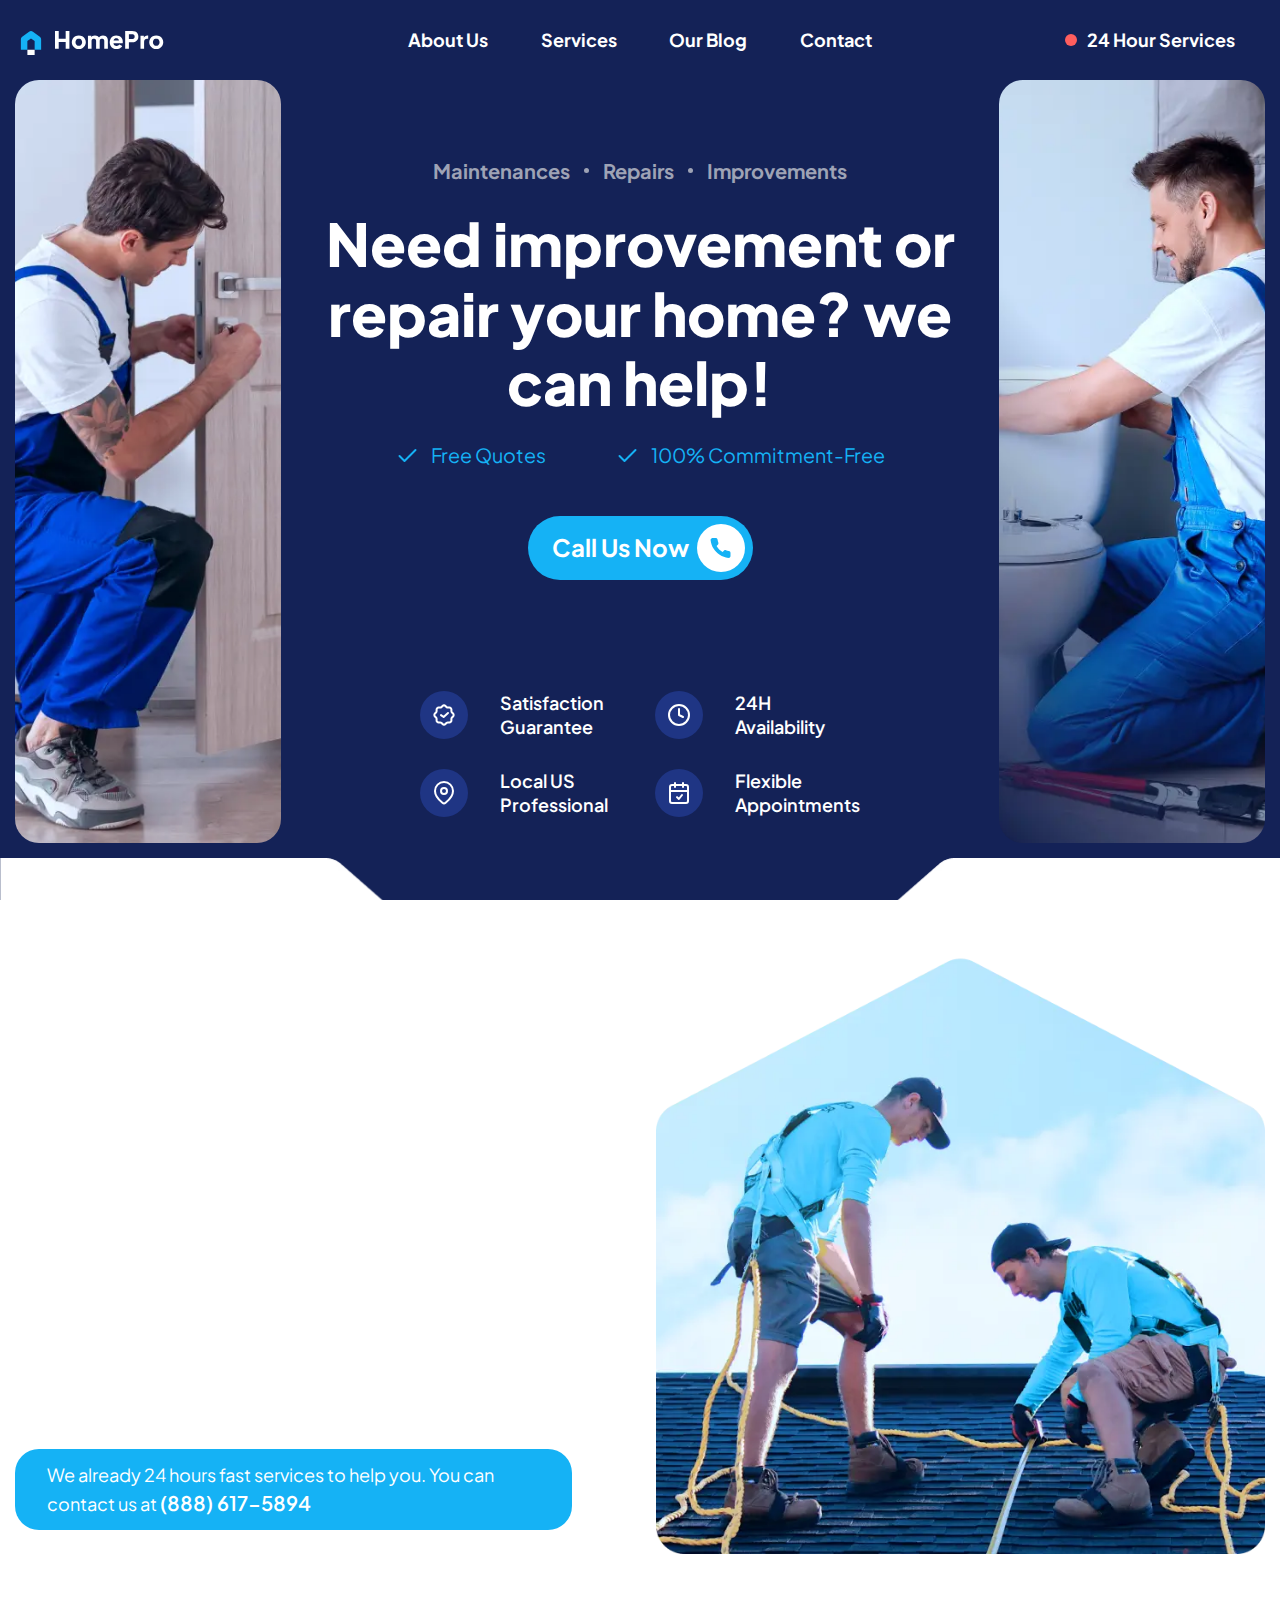
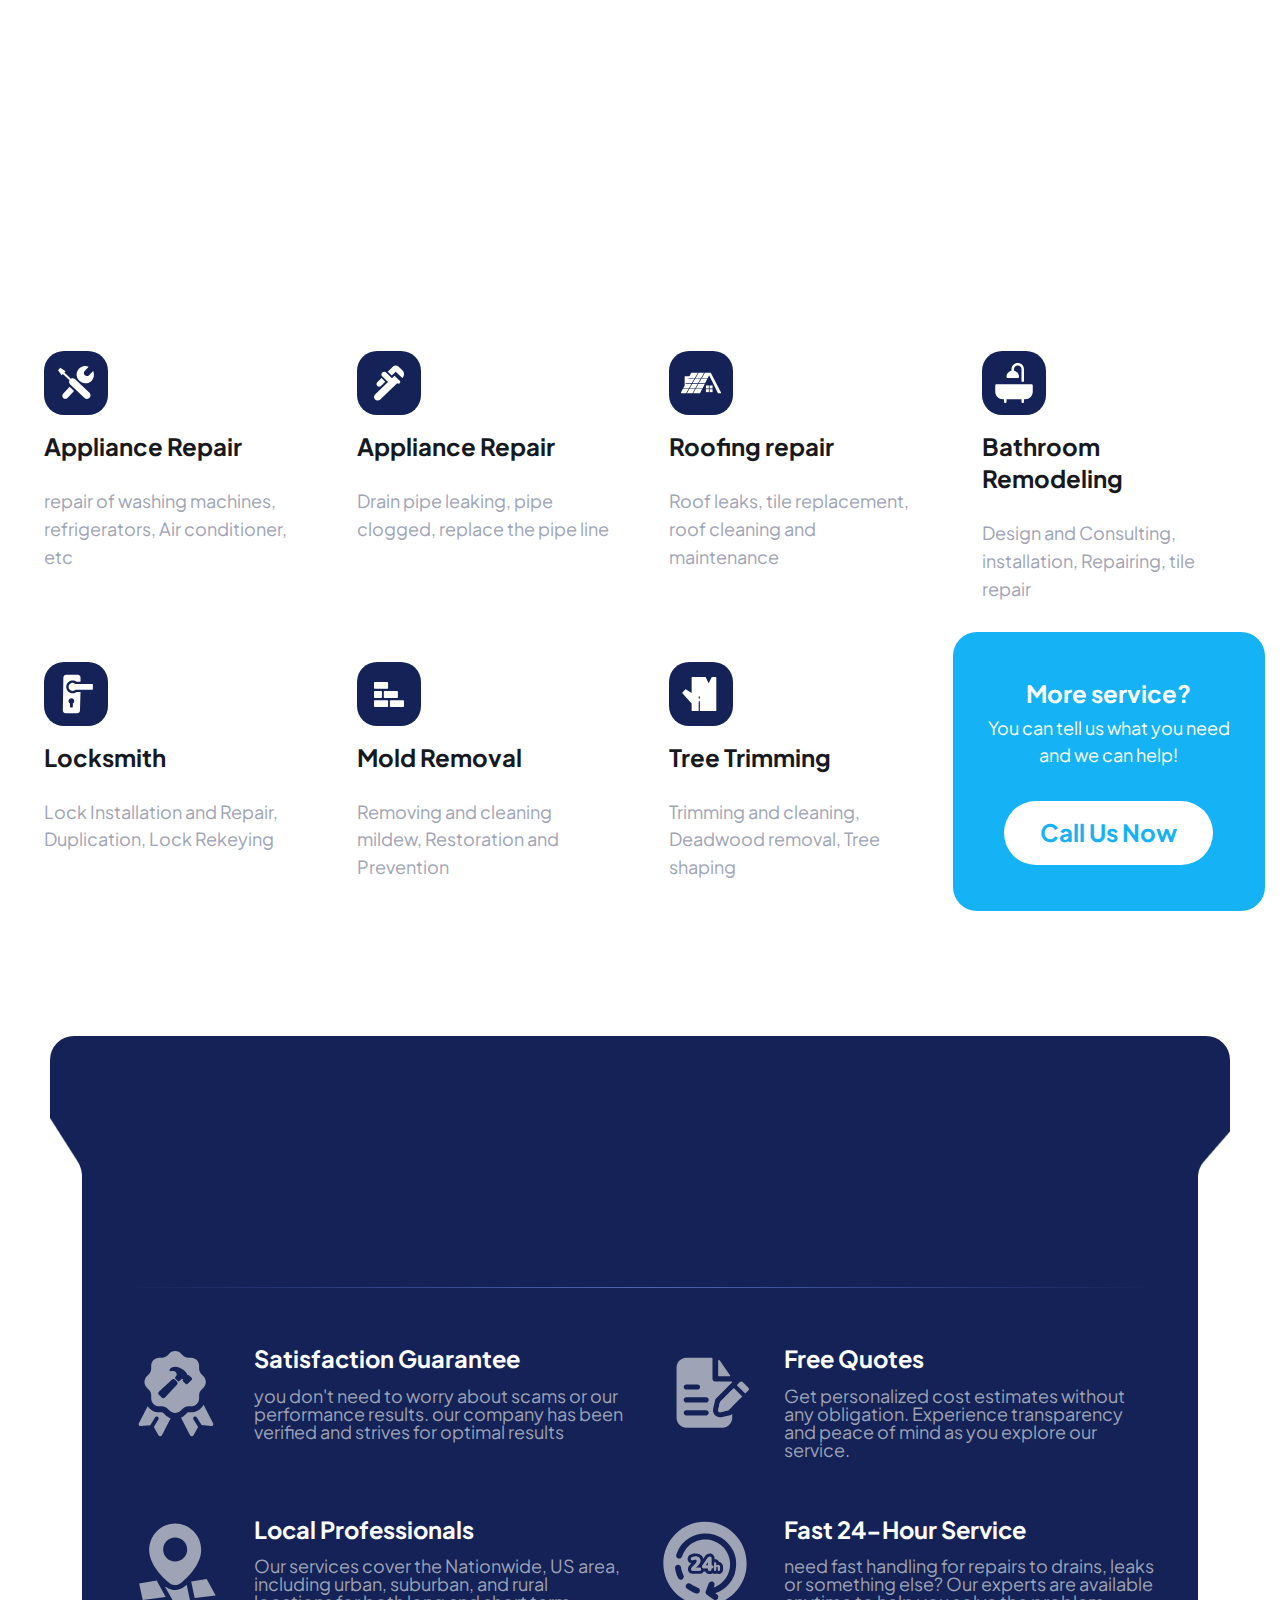
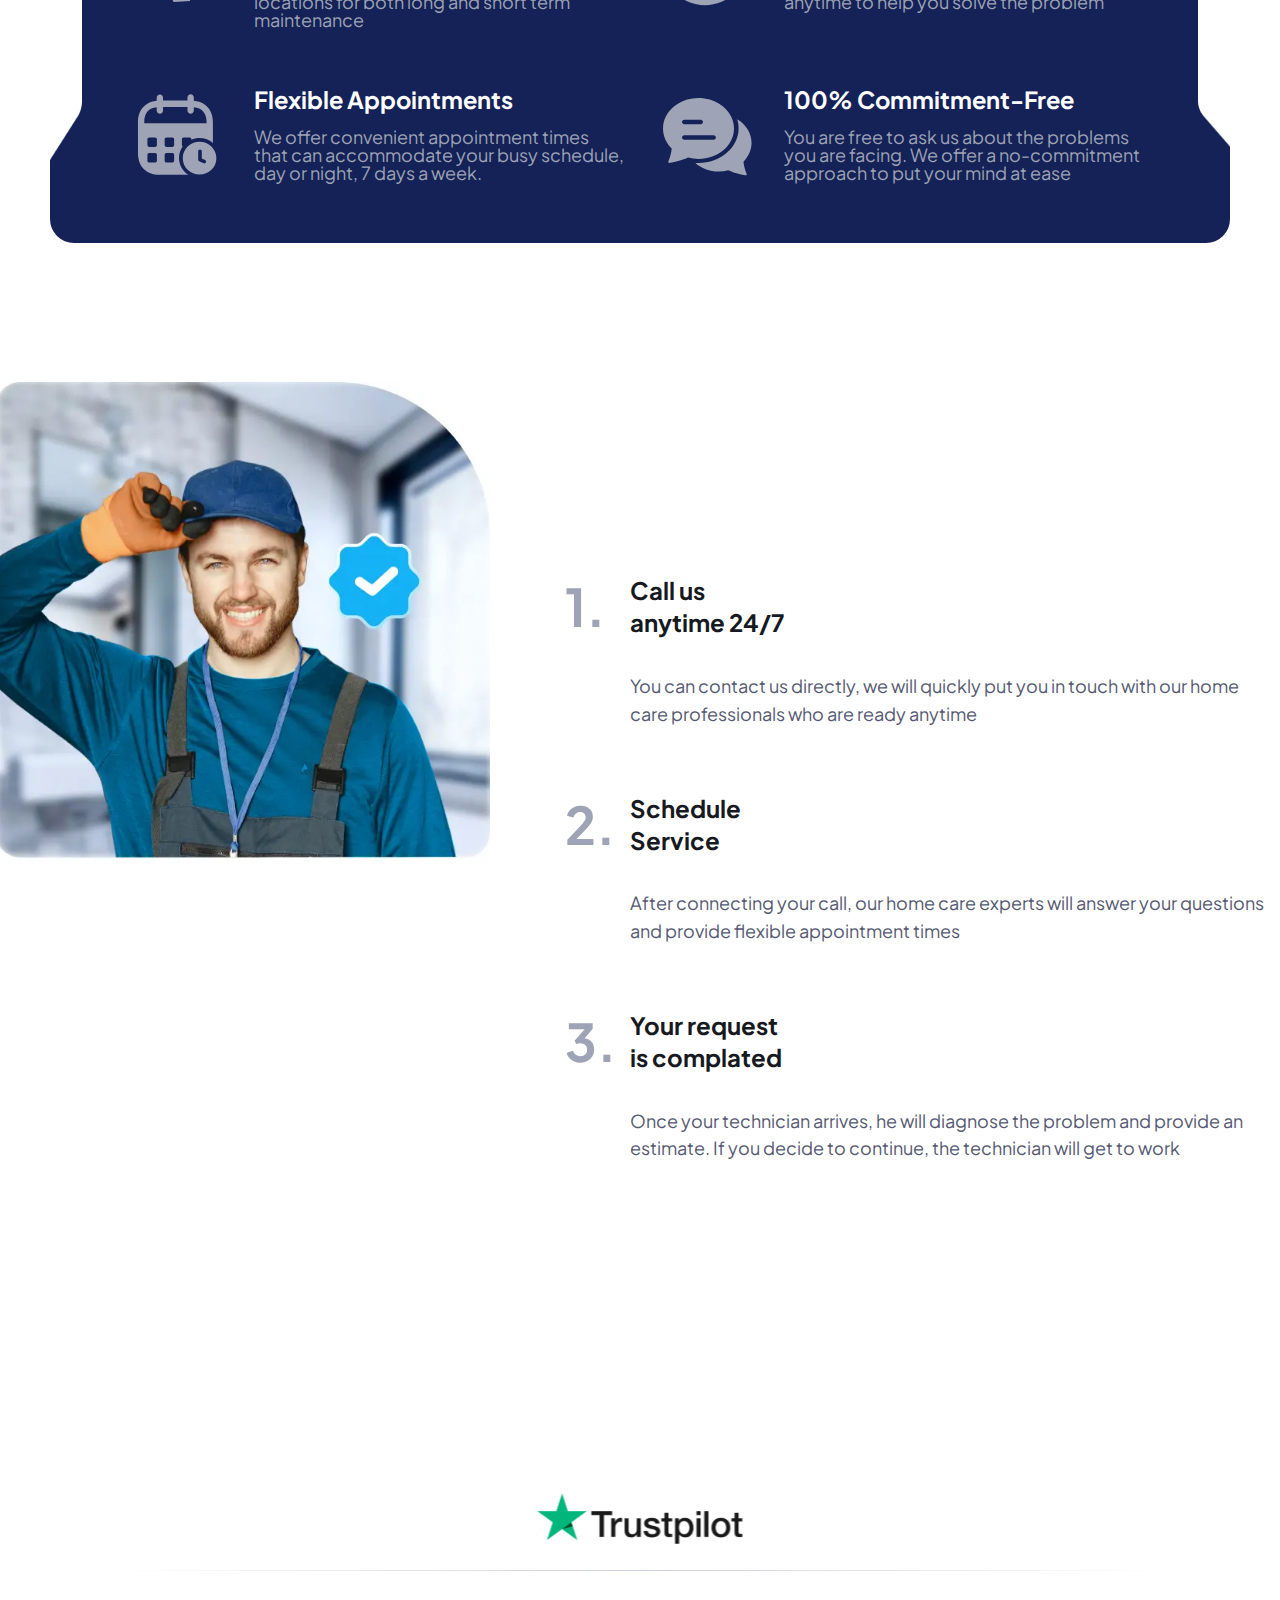
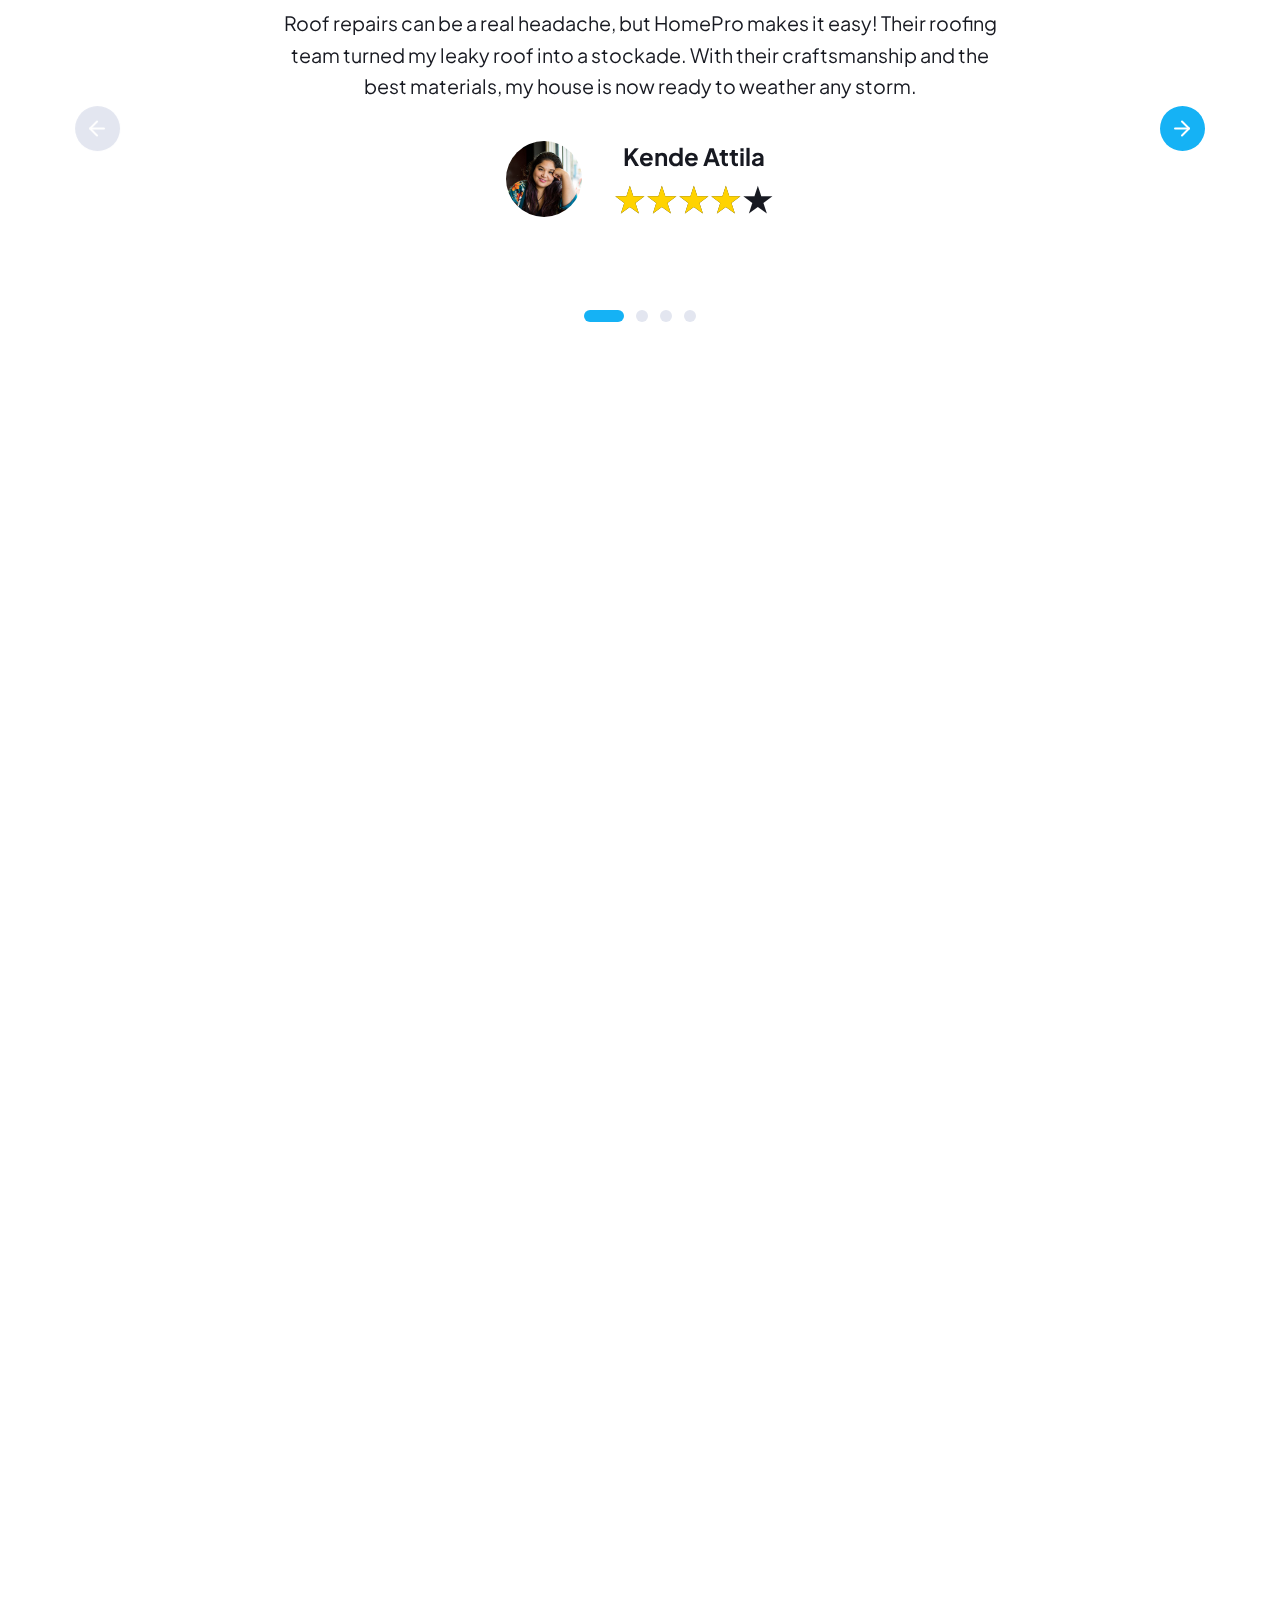
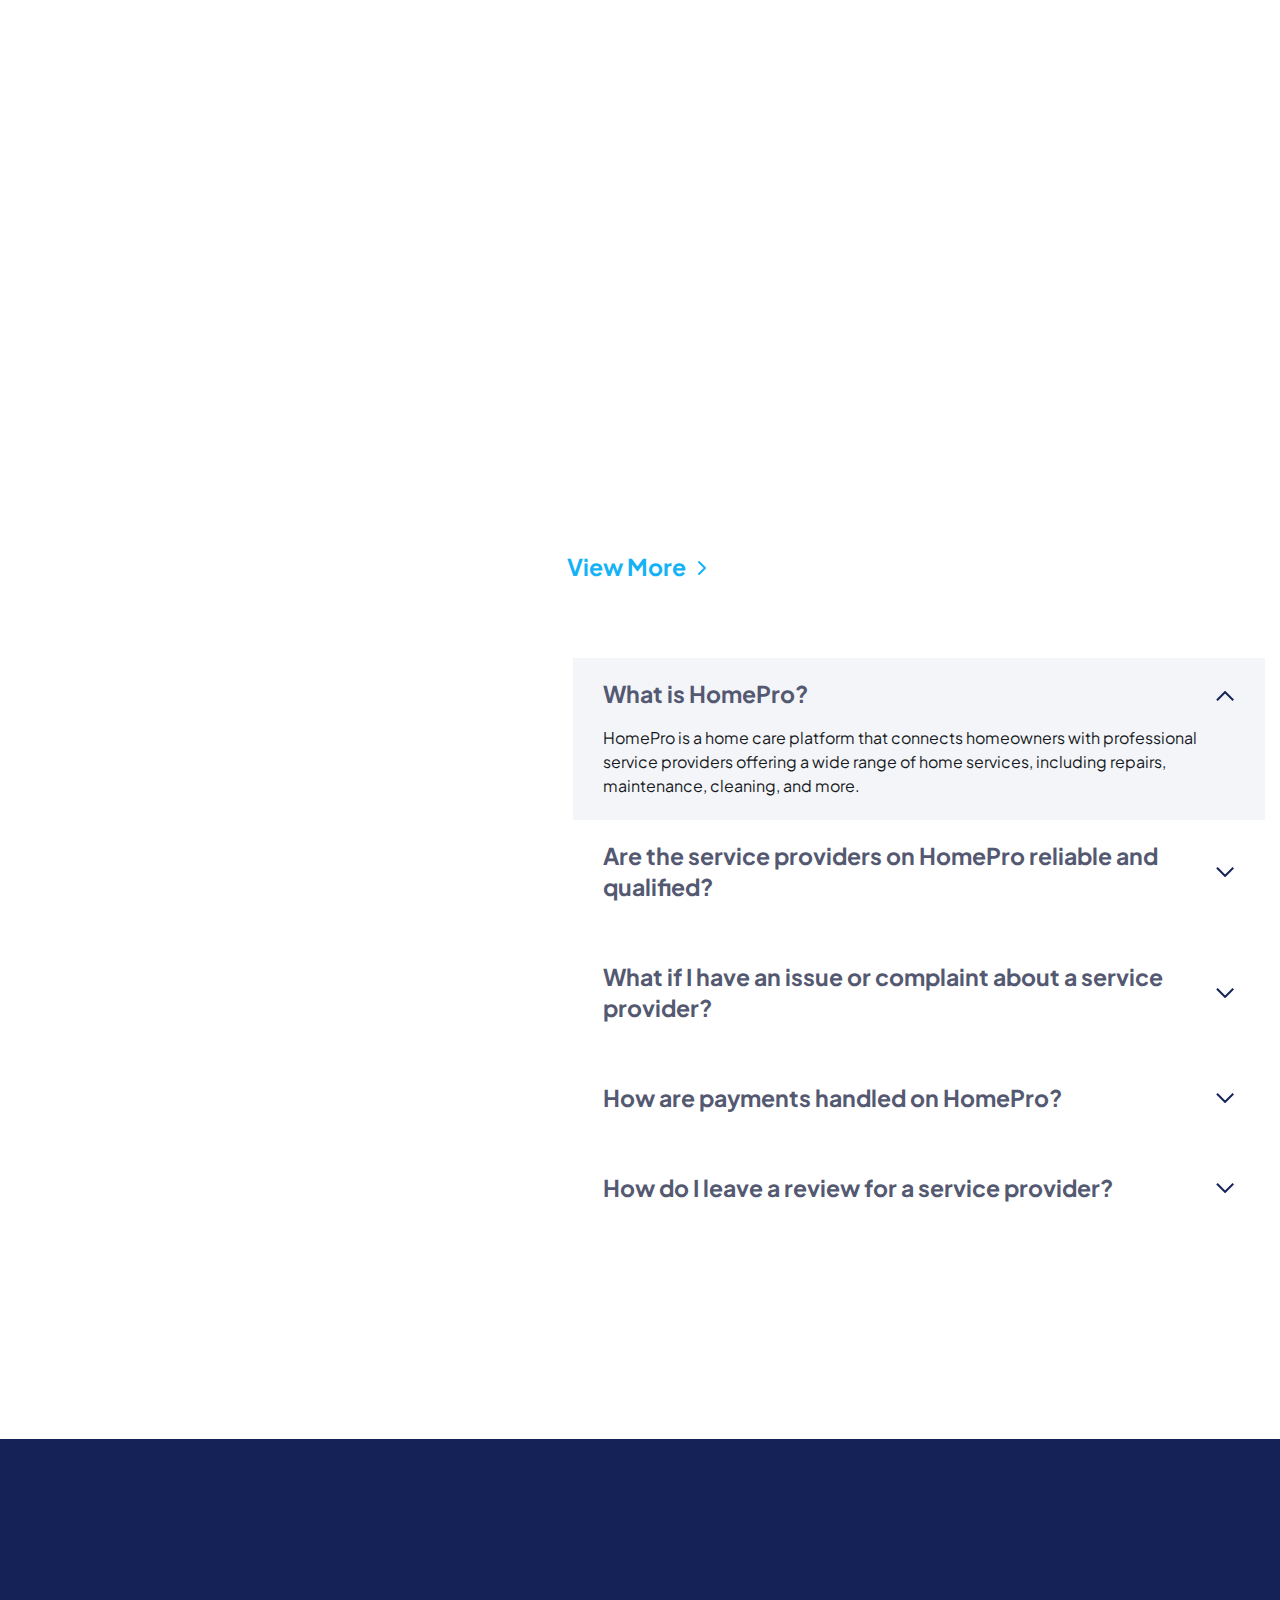
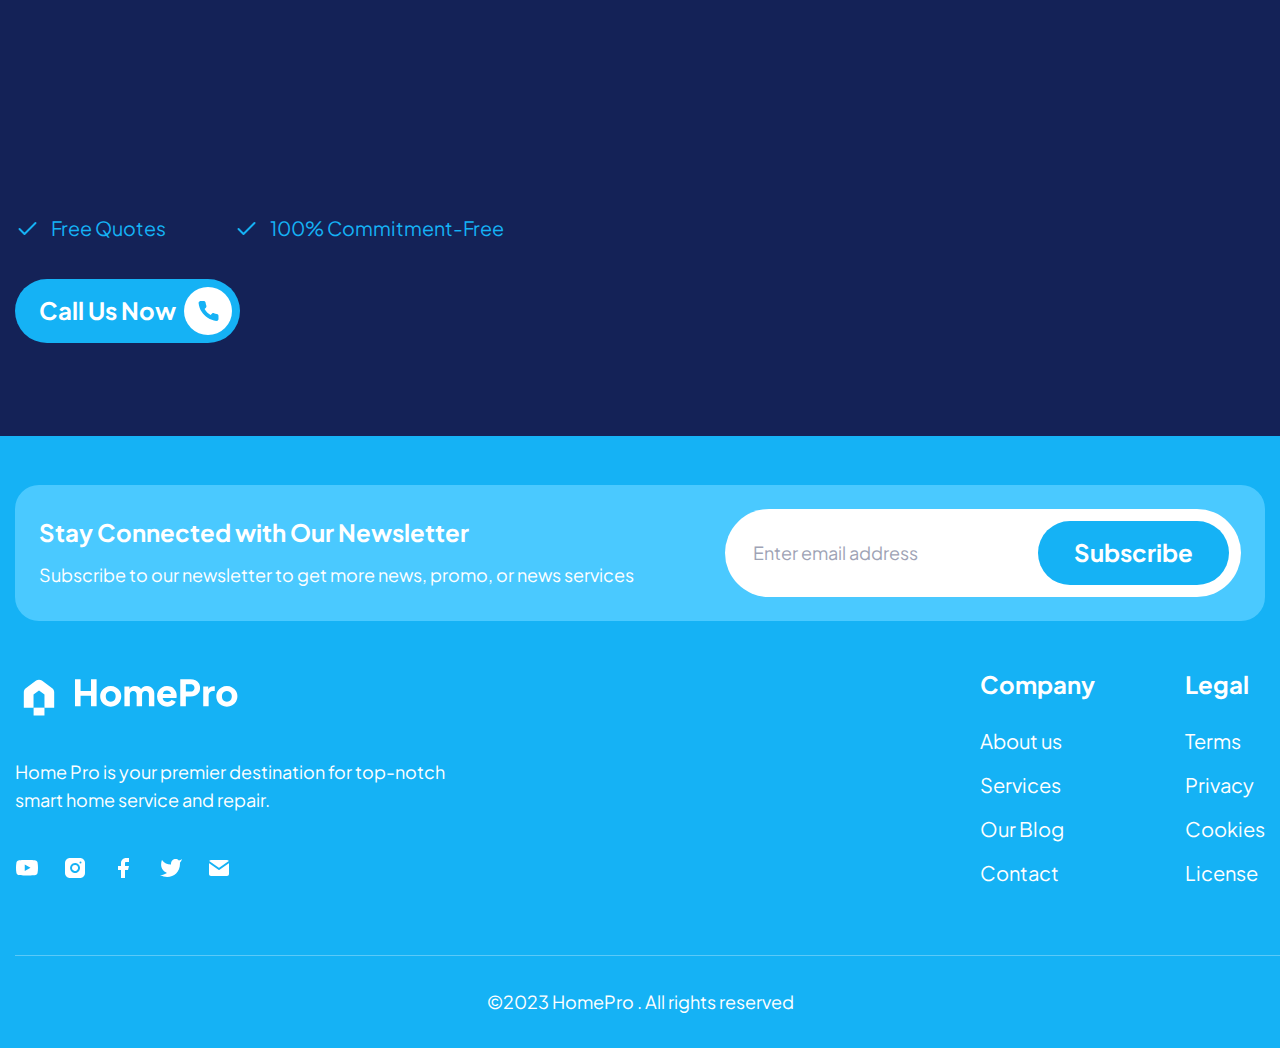
==== commit 5742f1f5: "Update home.html" ====
--- a/home.html
+++ b/home.html
@@ -6,7 +6,7 @@
 	<meta charset="UTF-8">
 	<meta name="format-detection" content="telephone=no">
 	<!-- <style>body{opacity: 0;}</style> -->
-	<link rel="stylesheet" href="css/style.min.css?_v=20231026161333">
+	<link rel="stylesheet" href="css/style.min.css?_v=20231027195546">
 	<link rel="shortcut icon" href="favicon.ico">
 	<!-- <meta name="robots" content="noindex, nofollow"> -->
 	<meta name="viewport" content="width=device-width, initial-scale=1.0">
@@ -162,7 +162,7 @@
 							<div class="services__text">
 								<p>You can tell us what you need and we can help!</p>
 							</div>
-							<a href="#" class="services__button call-button call-button--white call-button--min">Call Us Now</a>
+							<a href="tel:+79999999999" class="services__button call-button call-button--white call-button--min">Call Us Now</a>
 						</div>
 					</div>
 				</div>
@@ -497,7 +497,7 @@
 			</div>
 		</footer>
 	</div>
-	<script src="js/app.min.js?_v=20231026161333"></script>
+	<script src="js/app.min.js?_v=20231027195546"></script>
 </body>
 
-</html>+</html>
--- a/css/style.min.css
+++ b/css/style.min.css
@@ -1 +1 @@
-@charset "UTF-8";@import url(https://fonts.googleapis.com/css?family=Plus+Jakarta+Sans:regular,500,600,700&display=swap);*{padding:0;margin:0;border:0}*,:after,:before{-webkit-box-sizing:border-box;box-sizing:border-box}body,html{height:100%;min-width:320px}body{color:#171921;line-height:1;font-family:"Plus Jakarta Sans";font-size:1.125rem;-ms-text-size-adjust:100%;-moz-text-size-adjust:100%;-webkit-text-size-adjust:100%;-webkit-font-smoothing:antialiased;-moz-osx-font-smoothing:grayscale}button,input,textarea{font-family:"Plus Jakarta Sans";font-size:inherit;outline:0}button{cursor:pointer;color:inherit;background-color:inherit}a{color:inherit}a:link,a:visited{text-decoration:none}a:hover{text-decoration:none}ul li{list-style:none}img{vertical-align:top}h1,h2,h3,h4,h5,h6{font-weight:inherit;font-size:inherit}summary{cursor:pointer}.lock body{overflow:hidden;-ms-touch-action:none;touch-action:none;-ms-scroll-chaining:none;overscroll-behavior:none}.wrapper{min-height:100%;display:-webkit-box;display:-ms-flexbox;display:flex;-webkit-box-orient:vertical;-webkit-box-direction:normal;-ms-flex-direction:column;flex-direction:column;overflow:hidden}@supports (overflow:clip){.wrapper{overflow:clip}}.wrapper>main{-webkit-box-flex:1;-ms-flex:1 1 auto;flex:1 1 auto}.wrapper>*{min-width:0}[class*=__container]{max-width:91.625rem;margin:0 auto;padding:0 .9375rem}.form__error{display:none}.call-button{-webkit-transition:color .3s ease 0s,background-color .3s ease 0s;transition:color .3s ease 0s,background-color .3s ease 0s;display:-webkit-inline-box;display:-ms-inline-flexbox;display:inline-flex;height:4rem;border-radius:3.75rem;background-color:#15b2f5;-webkit-box-align:center;-ms-flex-align:center;align-items:center;color:#fff;font-weight:700;font-size:1.5rem;line-height:133.333333%}.call-button--white{background-color:#fff;color:#15b2f5}.call-button--min{padding:0 2.25rem}.call-button--icon{padding-right:.5rem;padding-left:1.5rem}.call-button--icon span{display:-webkit-box;display:-ms-flexbox;display:flex;-webkit-box-align:center;-ms-flex-align:center;align-items:center;gap:.5rem}.call-button--icon span::after{content:"";border-radius:50%;width:3rem;height:3rem;background:#fff url(../img/icons/phone.svg) center no-repeat}.call-button--fw{width:100%}input[type=email],input[type=tel],input[type=text],textarea{-webkit-appearance:none;-moz-appearance:none;appearance:none}input{background:0 0;border-radius:0;width:100%;display:block;padding:0 20px;color:inherit}input::-webkit-input-placeholder{color:inherit;-webkit-transition:all .3s ease 0s;transition:all .3s ease 0s}input::-moz-placeholder{color:inherit;-moz-transition:all .3s ease 0s;transition:all .3s ease 0s}input:-ms-input-placeholder{color:inherit;-ms-transition:all .3s ease 0s;transition:all .3s ease 0s}input::-ms-input-placeholder{color:inherit;-ms-transition:all .3s ease 0s;transition:all .3s ease 0s}input::placeholder{color:inherit;-webkit-transition:all .3s ease 0s;transition:all .3s ease 0s}input:focus::-webkit-input-placeholder{opacity:0;-webkit-transform:translate(-20%,0);transform:translate(-20%,0)}input:focus::-moz-placeholder{opacity:0;transform:translate(-20%,0)}input:focus:-ms-input-placeholder{opacity:0;-ms-transform:translate(-20%,0);transform:translate(-20%,0)}input:focus::-ms-input-placeholder{opacity:0;-ms-transform:translate(-20%,0);transform:translate(-20%,0)}input:focus::placeholder{opacity:0;-webkit-transform:translate(-20%,0);-ms-transform:translate(-20%,0);transform:translate(-20%,0)}textarea.input{resize:none;padding:0 0}.rating{display:-webkit-box;display:-ms-flexbox;display:flex;-webkit-box-align:end;-ms-flex-align:end;align-items:flex-end;font-size:36px;line-height:.75;-webkit-transition:opacity .3s ease 0s;transition:opacity .3s ease 0s}.rating.rating_sending{opacity:.2}.rating.rating_set .rating__active,.rating.rating_set .rating__item{cursor:pointer}.rating__body{position:relative}.rating__body::before{content:"★★★★★";display:block}.rating__active{position:absolute;width:0%;height:100%;top:0;left:0;overflow:hidden}.rating__active::before{content:"★★★★★";position:absolute;width:100%;height:100%;top:0;left:0;color:#ffd300}.rating__items{display:-webkit-box;display:-ms-flexbox;display:flex;position:absolute;width:100%;height:100%;top:0;left:0}.rating__item{-webkit-box-flex:0;-ms-flex:0 0 20%;flex:0 0 20%;height:100%;opacity:0}.rating__value{display:none;font-size:50%;line-height:1;padding:0 0 0 10px}[data-fullscreen]{min-height:100vh}.touch [data-fullscreen]{min-height:calc(var(--vh,1vh) * 100)}[class*=-ibg]{position:relative}[class*=-ibg] img{position:absolute;width:100%;height:100%;top:0;left:0;-o-object-fit:cover;object-fit:cover}[class*=-ibg--contain] img{-o-object-fit:contain;object-fit:contain}.schedule__list{list-style-type:none;counter-reset:item}.schedule__list li{position:relative}.schedule__list li:before{counter-increment:item;content:counter(item);position:absolute;left:0;top:0}.header-block{display:-webkit-box;display:-ms-flexbox;display:flex;-webkit-box-orient:vertical;-webkit-box-direction:normal;-ms-flex-direction:column;flex-direction:column;gap:1.5rem}.header-block--inline{display:-ms-grid;display:grid;gap:1.875rem;-ms-grid-columns:minmax(auto,36.625rem) minmax(auto,38.3125rem);grid-template-columns:minmax(auto,36.625rem) minmax(auto,38.3125rem);-webkit-box-pack:justify;-ms-flex-pack:justify;justify-content:space-between;-webkit-box-align:end;-ms-flex-align:end;align-items:end}.header-block--center{text-align:center}.header-block__title{opacity:0;-webkit-transform:translate(0,-1.25rem);-ms-transform:translate(0,-1.25rem);transform:translate(0,-1.25rem);font-weight:700;line-height:142.307692%}.header-block__title._watcher-view{-webkit-transition:opacity .7s ease 0s,-webkit-transform .7s ease 0s;transition:opacity .7s ease 0s,-webkit-transform .7s ease 0s;transition:transform .7s ease 0s,opacity .7s ease 0s;transition:transform .7s ease 0s,opacity .7s ease 0s,-webkit-transform .7s ease 0s;opacity:1;-webkit-transform:translate(0,0);-ms-transform:translate(0,0);transform:translate(0,0)}.header-block__title--big{font-weight:800;line-height:118.75%}.header-block__title--white{color:#fff}.header-block__text{opacity:0;-webkit-transform:translate(0,-1.25rem);-ms-transform:translate(0,-1.25rem);transform:translate(0,-1.25rem);line-height:155.555556%;color:#9ea3b5;font-weight:400}.header-block__text._watcher-view{-webkit-transition:opacity .7s ease .3s,-webkit-transform .7s ease .3s;transition:opacity .7s ease .3s,-webkit-transform .7s ease .3s;transition:transform .7s ease .3s,opacity .7s ease .3s;transition:transform .7s ease .3s,opacity .7s ease .3s,-webkit-transform .7s ease .3s;opacity:1;-webkit-transform:translate(0,0);-ms-transform:translate(0,0);transform:translate(0,0)}.header-block__link{font-weight:700;text-decoration:underline;line-height:133.333333%;color:#15b2f5}.done{display:-webkit-box;display:-ms-flexbox;display:flex;-ms-flex-wrap:wrap;flex-wrap:wrap;row-gap:2rem}.done--sky{-webkit-column-gap:2.5rem;-moz-column-gap:2.5rem;column-gap:2.5rem}.done--sky .done__item{color:#15b2f5}.done--sky .done__item::before{width:1.5rem;height:1.5rem;background:url(../img/icons/check.svg)}.done__item{display:-webkit-box;display:-ms-flexbox;display:flex;-webkit-box-align:center;-ms-flex-align:center;align-items:center;font-weight:400;color:#1f3584;line-height:140%}.done__item::before{margin-right:.75rem;content:"";width:1rem;height:1rem;background:url(../img/icons/check-small.svg) 0 center no-repeat;display:inline-block}.header{opacity:0;position:fixed;z-index:50;left:0;top:0;width:100%;padding:.625rem 0;background-color:#142257}.header._watcher-view{-webkit-transition:opacity .7s ease .8s;transition:opacity .7s ease .8s;opacity:1}.header__container{padding-block:.625rem;min-height:3.75rem;max-width:100.5625rem;display:-ms-grid;display:grid;-ms-grid-columns:12.5rem 1fr 12.5rem;grid-template-columns:12.5rem 1fr 12.5rem;gap:.9375rem;-webkit-box-align:center;-ms-flex-align:center;align-items:center}.header__logo{z-index:5}.header__menu{-ms-grid-column-align:center;justify-self:center}.header__schedule{color:#fff;font-weight:700;line-height:133.333333%;display:-webkit-inline-box;display:-ms-inline-flexbox;display:inline-flex;-webkit-box-align:center;-ms-flex-align:center;align-items:center;gap:.625rem;-webkit-animation:name 1s infinite linear;animation:name 1s infinite linear}.header__schedule::before{content:"";border-radius:50%;background-color:#ff5e5e;width:.75rem;height:.75rem}.menu{display:-webkit-box;display:-ms-flexbox;display:flex}.menu__list{margin-left:auto;-webkit-box-flex:1;-ms-flex:1 1 auto;flex:1 1 auto;display:-webkit-box;display:-ms-flexbox;display:flex;-ms-flex-wrap:wrap;flex-wrap:wrap;row-gap:.625rem}.menu__link{color:#fff;font-weight:700;line-height:133.333333%;position:relative}.menu__link::after{position:absolute;left:0;bottom:-10%;-webkit-transition:width .3s ease 0s;transition:width .3s ease 0s;width:0;content:"";height:.125rem;background:#ff0}.icon-menu{display:none}.footer{background-color:#15b2f5}.footer__body{position:relative;display:-webkit-box;display:-ms-flexbox;display:flex;gap:2.8125rem}.footer__body::after{content:"";position:absolute;width:100vw;height:100%;bottom:0;left:0;background-color:rgba(255,255,255,.3);height:.0625rem}.footer__info{-webkit-box-flex:0;-ms-flex:0 1 28.75rem;flex:0 1 28.75rem;display:-ms-grid;display:grid;gap:2rem}.footer__text{font-weight:400;line-height:155.555556%;color:#fff}.footer__copy{padding-block:2rem;line-height:155.555556%;font-weight:400;color:#fff;display:-webkit-box;display:-ms-flexbox;display:flex;-webkit-box-pack:center;-ms-flex-pack:center;justify-content:center;-webkit-box-align:center;-ms-flex-align:center;align-items:center}.subscribe{display:-ms-grid;display:grid;-webkit-box-align:center;-ms-flex-align:center;align-items:center;gap:1.5rem;-ms-grid-columns:1fr minmax(18.125rem,32.25rem);grid-template-columns:1fr minmax(18.125rem,32.25rem);padding:1.5rem;background-color:#4ac9ff;border-radius:1.5rem}.subscribe__title{font-size:1.5rem;line-height:133.333333%;font-weight:700;color:#fff}.subscribe__title:not(:last-child){margin-bottom:.75rem}.subscribe__text{line-height:155.555556%;color:#fff;font-weight:400}.subscribe__form{display:-webkit-box;display:-ms-flexbox;display:flex;padding:.75rem;-webkit-box-align:center;-ms-flex-align:center;align-items:center;background-color:#fff}.subscribe__input{display:block;line-height:155.555556%;font-weight:400;color:#9ea3b5;padding:.75rem 1rem}._form-error .subscribe__input{color:red}.social{display:-webkit-box;display:-ms-flexbox;display:flex;-ms-flex-wrap:wrap;flex-wrap:wrap;gap:1.5rem}.social__item{-webkit-transition:-webkit-transform .3s ease 0s;transition:-webkit-transform .3s ease 0s;transition:transform .3s ease 0s;transition:transform .3s ease 0s,-webkit-transform .3s ease 0s}.menu-footer__spollers{display:-webkit-box;display:-ms-flexbox;display:flex;-ms-flex-wrap:wrap;flex-wrap:wrap}.menu-footer__title{list-style:none;color:#fff;font-weight:700;font-size:1.5rem;line-height:133.333333%}.menu-footer__title:not(:last-child){margin-bottom:1.5rem}.menu-footer__list{display:-ms-grid;display:grid;gap:.75rem}.menu-footer__link{font-size:1.25rem;line-height:160%;font-weight:400;color:#fff;-webkit-transition:color .3s ease 0s;transition:color .3s ease 0s}.hero{display:-ms-grid;display:grid;background-color:#142257;padding-inline:.9375rem;padding-top:5rem;position:relative}.no-webp .hero::after,.no-webp .hero::before{background:url(../img/hero/decoration-right.png) 0 0 no-repeat}.hero::after,.hero::before{content:"";position:absolute;bottom:-.0625rem;height:2.8125rem}.hero::before{content:"";-webkit-transform:rotateY(-180deg);transform:rotateY(-180deg);left:0}.hero::after{content:"";right:0}.hero__image-ibg{opacity:0;overflow:hidden;border-radius:1.5rem}.hero__image-ibg:first-child{-webkit-transform:translate(-100%,0);-ms-transform:translate(-100%,0);transform:translate(-100%,0)}.hero__image-ibg:last-child{-webkit-transform:translate(100%,0);-ms-transform:translate(100%,0);transform:translate(100%,0)}.hero._watcher-view .hero__image-ibg{-webkit-transition:all .7s ease .5s;transition:all .7s ease .5s;-webkit-transform:translate(0,0);-ms-transform:translate(0,0);transform:translate(0,0);opacity:1}.hero__image-ibg img{-o-object-position:top;object-position:top}.hero__body{padding-block:1.625rem;display:-webkit-box;display:-ms-flexbox;display:flex;-webkit-box-orient:vertical;-webkit-box-direction:normal;-ms-flex-direction:column;flex-direction:column;-webkit-box-pack:center;-ms-flex-pack:center;justify-content:center;-webkit-box-align:center;-ms-flex-align:center;align-items:center;gap:1.875rem}.hero__content{-webkit-box-flex:1;-ms-flex:1 1 100%;flex:1 1 100%;display:-webkit-box;display:-ms-flexbox;display:flex;-webkit-box-pack:center;-ms-flex-pack:center;justify-content:center;-webkit-box-align:center;-ms-flex-align:center;align-items:center;-webkit-box-orient:vertical;-webkit-box-direction:normal;-ms-flex-direction:column;flex-direction:column}.hero__content:not(:last-child){margin-bottom:1.875rem}.hero__services:not(:last-child){margin-bottom:1.5rem}.hero__header-block{max-width:41.875rem}.hero__header-block:not(:last-child){margin-bottom:1.5rem}.hero__done{-webkit-box-pack:center;-ms-flex-pack:center;justify-content:center}.services-hero{display:-webkit-box;display:-ms-flexbox;display:flex;-ms-flex-wrap:wrap;flex-wrap:wrap;-webkit-box-pack:center;-ms-flex-pack:center;justify-content:center;-webkit-box-align:center;-ms-flex-align:center;align-items:center;gap:.875rem}.services-hero__item{color:#9ea3b5;font-weight:700;font-size:1.25rem;line-height:140%;display:-webkit-box;display:-ms-flexbox;display:flex;-webkit-box-align:center;-ms-flex-align:center;align-items:center;gap:.875rem}.services-hero__item:not(:last-child)::after{content:"";border-radius:50%;width:.3125rem;height:.3125rem;background-color:#9ea3b5}.advantages-hero__items{display:-ms-grid;display:grid;padding-inline:.9375rem;-ms-grid-columns:(1fr)[4];grid-template-columns:repeat(4,1fr);gap:2rem}.advantages-hero__item{display:-webkit-box;display:-ms-flexbox;display:flex;gap:2rem;-webkit-box-align:center;-ms-flex-align:center;align-items:center;color:#fff;line-height:133.333333%;font-weight:600}.advantages-hero__item:not(:last-child)::after{content:"";display:block;height:100%;width:.1875rem;border-radius:50%;background:-webkit-gradient(linear,left bottom,left top,from(rgba(255,255,255,0)),color-stop(50%,#1f3584),to(rgba(255,255,255,0)));background:linear-gradient(0deg,rgba(255,255,255,0) 0,#1f3584 50%,rgba(255,255,255,0) 100%)}.advantages-hero__icon{background-color:#1f3584;display:-webkit-box;display:-ms-flexbox;display:flex;-webkit-box-pack:center;-ms-flex-pack:center;justify-content:center;-webkit-box-align:center;-ms-flex-align:center;align-items:center;border-radius:50%;width:3rem;height:3rem}.about__container{display:-ms-grid;display:grid;-ms-grid-columns:(1fr)[2];grid-template-columns:repeat(2,1fr);gap:2rem}.about__body{-ms-flex-item-align:end;-ms-grid-row-align:end;align-self:end;padding-bottom:1.5rem;max-width:34.8125rem}.about__services{display:-ms-grid;display:grid;-ms-grid-columns:(1fr)[2];grid-template-columns:repeat(2,1fr)}.about__item{opacity:0;-webkit-transform:translate(0,-1.875rem);-ms-transform:translate(0,-1.875rem);transform:translate(0,-1.875rem);font-weight:700;line-height:140%;padding-left:1.75rem;background:url(../img/icons/check-small.svg) 0 .3em no-repeat;color:#1f3584}.about__services._watcher-view .about__item{opacity:1;-webkit-transform:translate(0,0);-ms-transform:translate(0,0);transform:translate(0,0);-webkit-transition:all .7s;transition:all .7s}.about__services._watcher-view .about__item:nth-child(1){-webkit-transition-delay:.4s;transition-delay:.4s}.about__services._watcher-view .about__item:nth-child(2){-webkit-transition-delay:.7s;transition-delay:.7s}.about__services._watcher-view .about__item:nth-child(3){-webkit-transition-delay:1s;transition-delay:1s}.about__services._watcher-view .about__item:nth-child(4){-webkit-transition-delay:1.3s;transition-delay:1.3s}.about__services._watcher-view .about__item:nth-child(5){-webkit-transition-delay:1.6s;transition-delay:1.6s}.about__services._watcher-view .about__item:nth-child(6){-webkit-transition-delay:1.9s;transition-delay:1.9s}.about__info{background-color:#15b2f5;padding:.75rem 2rem;border-radius:1.5rem;color:#fff;line-height:155.555556%;font-weight:400}.about__number{font-size:1.25rem;line-height:140%;font-weight:600;text-decoration:underline;white-space:nowrap}.about__image img{width:100%}.services__header-block{max-width:34.5rem;margin-inline:auto}.services__items{display:-ms-grid;display:grid;-ms-grid-columns:(1fr)[4];grid-template-columns:repeat(4,1fr)}.services__item--blue{text-align:center;display:-ms-grid;display:grid;display:-webkit-box;display:-ms-flexbox;display:flex;-webkit-box-orient:vertical;-webkit-box-direction:normal;-ms-flex-direction:column;flex-direction:column;-webkit-box-pack:center;-ms-flex-pack:center;justify-content:center;-webkit-box-align:center;-ms-flex-align:center;align-items:center;background-color:#15b2f5;border-radius:1.5rem}.services__item--blue .services__name,.services__item--blue .services__text{color:#fff}.services__item--blue .services__name:not(:last-child){margin-bottom:.25rem}.services__icon{padding:.75rem;border-radius:1.25rem;background-color:#142257;display:-webkit-inline-box;display:-ms-inline-flexbox;display:inline-flex;-webkit-box-pack:center;-ms-flex-pack:center;justify-content:center;-webkit-box-align:center;-ms-flex-align:center;align-items:center;width:4rem;height:4rem}.services__icon:not(:last-child){margin-bottom:1rem}.services__icon img{width:100%}.services__name{font-size:1.5rem;font-weight:700;line-height:133.333333%}.services__name:not(:last-child){margin-bottom:1.5rem}.services__text{color:#9ea3b5;font-weight:400;line-height:155.555556%}.services__text:not(:last-child){margin-bottom:2rem}.advantages{margin-bottom:1.625rem;margin-bottom:1.625rem}.advantages__body{background-color:#142257;border-radius:1.5rem;position:relative}.advantages__header-block{position:relative}.advantages__header-block::after{background:-webkit-gradient(linear,left top,right top,from(rgba(0,0,0,0)),color-stop(50%,#4e65b6),to(rgba(0,0,0,0)));background:linear-gradient(90deg,rgba(0,0,0,0) 0,#4e65b6 50%,rgba(0,0,0,0) 100%);content:"";position:absolute;width:100%;height:.0625rem;left:0}.advantages__items{display:-ms-grid;display:grid;-webkit-box-pack:justify;-ms-flex-pack:justify;justify-content:space-between;-ms-grid-columns:(minmax(auto,39.25rem))[2];grid-template-columns:repeat(2,minmax(auto,39.25rem));-webkit-column-gap:1.875rem;-moz-column-gap:1.875rem;column-gap:1.875rem}.item-advantages{display:-webkit-box;display:-ms-flexbox;display:flex}.item-advantages__icon{display:-webkit-box;display:-ms-flexbox;display:flex;-webkit-box-flex:0;-ms-flex:0 0 6.25rem;flex:0 0 6.25rem;height:6.25rem;-webkit-box-pack:center;-ms-flex-pack:center;justify-content:center;-webkit-box-align:center;-ms-flex-align:center;align-items:center}.item-advantages__icon img{max-width:100%}.item-advantages__title{line-height:133.333333%;font-weight:700;color:#fff}.item-advantages__title:not(:last-child){margin-bottom:.75rem}.item-advantages__text{font-weight:400;line-height:28/18;color:#9ea3b5}.schedule__container{display:-ms-grid;display:grid;-ms-grid-columns:auto minmax(auto,43.75rem);grid-template-columns:auto minmax(auto,43.75rem)}.schedule__image{margin-left:-5.3125rem}.schedule__image img{max-width:100%}.schedule__header-block{max-width:25rem}.schedule__list{display:-ms-grid;display:grid}.list-schedule__item{display:-ms-grid;display:grid;-ms-grid-columns:10.25rem auto;grid-template-columns:10.25rem auto;padding-left:4.0625rem}.list-schedule__item::before{content:counter(item) "."!important;font-size:3.25rem;font-weight:700;line-height:123.076923%;color:#9ea3b5}.list-schedule__title{max-width:10.25rem;line-height:133.333333%;font-size:1.5rem;font-weight:700}.list-schedule__text{font-weight:400;line-height:155.555556%;color:#545971}.reviews__header-block{max-width:40.625rem;margin-inline:auto}.reviews__slider{position:relative;max-width:70.625rem;margin-inline:auto;display:-webkit-box;display:-ms-flexbox;display:flex;-webkit-box-orient:vertical;-webkit-box-direction:normal;-ms-flex-direction:column;flex-direction:column;-webkit-box-align:center;-ms-flex-align:center;align-items:center}.reviews__slide{background-color:#fff}.reviews__pagination{display:-webkit-box;display:-ms-flexbox;display:flex;gap:.75rem;-ms-flex-wrap:wrap;flex-wrap:wrap;-webkit-box-align:center;-ms-flex-align:center;align-items:center}.reviews__pagination .swiper-pagination-bullet{display:block;-webkit-transition:all .3s ease 0s;transition:all .3s ease 0s;width:.75rem;height:.75rem;background-color:#e3e6f0;border-radius:50%}.reviews__pagination .swiper-pagination-bullet-active{width:2.5rem;background-color:#15b2f5;border-radius:1.5rem}.reviews__button{-webkit-transition:background-color .3s ease 0s;transition:background-color .3s ease 0s;position:absolute;top:50%;display:-webkit-box;display:-ms-flexbox;display:flex;-webkit-box-pack:center;-ms-flex-pack:center;justify-content:center;-webkit-box-align:center;-ms-flex-align:center;align-items:center;-webkit-transform:translate(0 -50%);-ms-transform:translate(0 -50%);transform:translate(0 -50%);background-color:#15b2f5;border-radius:50%}.reviews__button img{max-width:100%}.reviews__button--prev{-webkit-transform:rotate(-180deg);-ms-transform:rotate(-180deg);transform:rotate(-180deg);left:0}.reviews__button--next{right:0}.reviews__button.swiper-button-disabled{background-color:#e3e6f0}.slide-reviews{text-align:center}.slide-reviews__logo{position:relative;text-align:center;padding-bottom:1.5625rem}.slide-reviews__logo::after{position:absolute;left:0;bottom:0;content:"";background:-webkit-gradient(linear,left top,right top,from(rgba(0,0,0,0)),color-stop(50%,#cbcfdb),to(rgba(0,0,0,0)));background:linear-gradient(90deg,rgba(0,0,0,0) 0,#cbcfdb 50%,rgba(0,0,0,0) 100%);width:100%;height:.0625rem}.slide-reviews__text{font-weight:400;line-height:160%;margin-inline:auto;max-width:45.625rem}.slide-reviews__review{display:-webkit-box;display:-ms-flexbox;display:flex;-webkit-box-pack:center;-ms-flex-pack:center;justify-content:center;-webkit-box-align:center;-ms-flex-align:center;align-items:center;gap:2rem}.slide-reviews__name{font-size:1.5rem;line-height:133.333333%;font-weight:700}.slide-reviews__name:not(:last-child){margin-bottom:.5rem}.blog__container{display:-ms-grid;display:grid}.blog__header-block{max-width:43.375rem;margin-inline:auto}.blog__items{opacity:0;-webkit-transform:translate(0,-6.25rem);-ms-transform:translate(0,-6.25rem);transform:translate(0,-6.25rem);display:-ms-grid;display:grid;-webkit-column-gap:3rem;-moz-column-gap:3rem;column-gap:3rem;row-gap:1.875rem;grid-template-columns:repeat(auto-fit,minmax(25rem,1fr))}.blog__items._watcher-view{-webkit-transition:all .7s ease .8s;transition:all .7s ease .8s;opacity:1;-webkit-transform:translate(0,0);-ms-transform:translate(0,0);transform:translate(0,0)}.blog__more{-ms-grid-column-align:center;justify-self:center;color:#15b2f5;font-weight:700;line-height:133.333333%;padding-right:1.75rem;background:url(../img/icons/more.svg) right 0 no-repeat;-webkit-transition:all .3s ease 0s;transition:all .3s ease 0s}.blog__more.hide{display:none}.item-blog__image-ibg{display:block;aspect-ratio:448/300;border-radius:1.5rem;overflow:hidden}.item-blog__image-ibg:not(:last-child){margin-bottom:1.5rem}.item-blog__image-ibg img{-webkit-transition:all .3s ease 0s;transition:all .3s ease 0s}.item-blog__date{line-height:155.555556%;font-weight:400;color:#545971}.item-blog__date:not(:last-child){margin-bottom:1rem}.item-blog__title:not(:last-child){margin-bottom:1rem}.item-blog__title-link{line-height:125%;font-weight:700}.item-blog__text{line-height:155.555556%;font-weight:400;color:#545971;-webkit-line-clamp:2;display:-webkit-box;-webkit-box-orient:vertical;overflow:hidden}.item-blog__text:not(:last-child){margin-bottom:1.5rem}.item-blog__tags{display:-webkit-box;display:-ms-flexbox;display:flex;gap:.75rem;-ms-flex-wrap:wrap;flex-wrap:wrap}.item-blog__tag{background-color:#f3f5f9;padding:.5rem 1rem;font-size:.875rem;font-weight:600;line-height:142.857143%;border-radius:1.25rem;-webkit-transition:all .3s ease 0s;transition:all .3s ease 0s}.questions__container{display:-ms-grid;display:grid;-ms-grid-columns:42.200557% auto;grid-template-columns:42.200557% auto;gap:1.875rem}.spollers-questions__item{-webkit-transition:background-color .7s ease 0s;transition:background-color .7s ease 0s}.spollers-questions__item[open]{background-color:#f3f5f9}.spollers-questions__title{cursor:pointer;list-style:none;padding-right:2.1875rem;color:#737373;font-weight:700;line-height:133.333333%;color:#545971;position:relative}.spollers-questions__title:not(:last-child){margin-bottom:1rem}._spoller-init .spollers-questions__title{cursor:pointer}._spoller-init .spollers-questions__title::after,._spoller-init .spollers-questions__title::before{content:"";position:absolute;right:0;top:50%;background-color:#142257;height:.125rem;width:.75rem;-webkit-transition:-webkit-transform .5s ease 0s;transition:-webkit-transform .5s ease 0s;transition:transform .5s ease 0s;transition:transform .5s ease 0s,-webkit-transform .5s ease 0s}._spoller-init .spollers-questions__title::before{-webkit-transform:translate(-65%,-50%) rotate(45deg);-ms-transform:translate(-65%,-50%) rotate(45deg);transform:translate(-65%,-50%) rotate(45deg)}._spoller-init .spollers-questions__title::after{-webkit-transform:translate(0,-50%) rotate(-45deg);-ms-transform:translate(0,-50%) rotate(-45deg);transform:translate(0,-50%) rotate(-45deg)}._spoller-init .spollers-questions__title._spoller-active::before{-webkit-transform:translateX(-65%) rotate(-45deg);-ms-transform:translateX(-65%) rotate(-45deg);transform:translateX(-65%) rotate(-45deg)}._spoller-init .spollers-questions__title._spoller-active::after{-webkit-transform:rotate(45deg);-ms-transform:rotate(45deg);transform:rotate(45deg)}.spollers-questions__body{font-size:1rem;font-weight:400;line-height:150%}.talk{overflow:hidden;background-color:#142257;display:-webkit-box;display:-ms-flexbox;display:flex}.talk__header-block{margin-bottom:1.5rem}.talk__done:not(:last-child){margin-bottom:2.25rem}.talk__image{-webkit-transform:translate(100%,100%);-ms-transform:translate(100%,100%);transform:translate(100%,100%);opacity:0;-ms-flex-item-align:end;-ms-grid-row-align:end;align-self:end}.talk._watcher-view .talk__image{-webkit-transition:all .7s ease .3s;transition:all .7s ease .3s;opacity:1;-webkit-transform:translate(-100%,0);-ms-transform:translate(-100%,0);transform:translate(-100%,0)}.talk__image img{width:100%;max-width:100%}.swiper{overflow:hidden}.swiper-initialized{-ms-touch-action:pan-y;touch-action:pan-y}.swiper-wrapper{width:100%;height:100%;-webkit-box-sizing:content-box;box-sizing:content-box;display:-webkit-box;display:-ms-flexbox;display:flex;position:relative}.swiper-vertical .swiper-wrapper{-webkit-box-orient:vertical;-webkit-box-direction:normal;-ms-flex-direction:column;flex-direction:column}.swiper-autoheight .swiper-wrapper{-webkit-box-align:start;-ms-flex-align:start;align-items:flex-start}.swiper-initialized .swiper-slide{-ms-flex-negative:0;flex-shrink:0}.swiper-android .swiper-slide,.swiper-android .swiper-wrapper{-webkit-transform:translate3d(0,0,0);transform:translate3d(0,0,0)}.swiper-button-lock{display:none!important}@media (min-width:37.5em){.reviews__slide{padding-inline:2.8125rem}}@media (min-width:47.99875em){.footer__body{-webkit-box-pack:justify;-ms-flex-pack:justify;justify-content:space-between}}@media (min-width:48.625em){.advantages__body{padding-inline:3.75rem}}@media (min-width:61.99875em){.hero{-ms-grid-columns:auto 1fr auto;grid-template-columns:auto 1fr auto}.advantages__body::after,.advantages__body::before{content:"";position:absolute;top:50%;width:2.0625rem;height:40.3125rem}.no-webp .advantages__body::before{background:url(../img/advantages/decoration.png) 0 0 no-repeat}.advantages__body::before{left:-.0625rem;-webkit-transform:translate(0,-50%);-ms-transform:translate(0,-50%);transform:translate(0,-50%)}.no-webp .advantages__body::after{background:url(../img/advantages/decoration-2.png) 0 0 no-repeat}.advantages__body::after{right:-.0625rem;-webkit-transform:translate(0,-50%);-ms-transform:translate(0,-50%);transform:translate(0,-50%)}.talk__content{-webkit-box-flex:0;-ms-flex:0 0 100%;flex:0 0 100%}.talk__body{width:50%}.talk__image{-webkit-box-flex:0;-ms-flex:0 0 50%;flex:0 0 50%}}@media (min-width:91.625em){.call-button{padding-right:5.0625rem}.call-button{padding-left:5.0625rem}.header-block__title{font-size:3.25rem}.header-block__title--big{font-size:4rem}.header-block__link{font-size:1.5rem}.done{-webkit-column-gap:4.625rem;-moz-column-gap:4.625rem;column-gap:4.625rem}.done__item{font-size:1.25rem}.menu__list{gap:3.5625rem}.footer{padding-top:3.25rem}.footer__body{padding-top:3.25rem}.footer__body{padding-bottom:4.625rem}.subscribe__form{border-radius:3.75rem}.menu-footer__spollers{gap:6.375rem}.hero{padding-bottom:3.75rem}.hero::after,.hero::before{height:2.8125rem}.hero::after,.hero::before{width:27rem}.hero__body{padding-inline:1.875rem}.hero__done:not(:last-child){margin-bottom:3rem}.about{padding-top:3.75rem}.about{margin-bottom:4rem}.about__header-block:not(:last-child){margin-bottom:3.5rem}.about__services:not(:last-child){margin-bottom:3.5rem}.about__services{gap:2rem}.about__item{font-size:1.25rem}.services{padding-top:7.5rem}.services{margin-bottom:8.625rem}.services__header-block:not(:last-child){margin-bottom:3.75rem}.services__item{padding:2rem}.advantages{padding-inline:3.75rem}.advantages__body{padding-block:4rem}.advantages__header-block{padding-bottom:7.5rem}.advantages__header-block::after{bottom:3.75rem}.advantages__items{row-gap:3.75rem}.item-advantages{gap:2rem}.item-advantages__title{font-size:1.5rem}.schedule{margin-top:9.8125rem}.schedule{margin-bottom:9.875rem}.schedule__container{gap:5.5rem}.schedule__header-block:not(:last-child){margin-bottom:3.75rem}.schedule__list{gap:4.5rem}.list-schedule__item{gap:2.25rem}.reviews{padding-bottom:8.25rem}.reviews__header-block:not(:last-child){margin-bottom:3.5rem}.reviews__slider{gap:6.625rem}.reviews__button{width:3rem}.reviews__button{height:3rem}.slide-reviews__logo:not(:last-child){margin-bottom:2.5rem}.slide-reviews__text{font-size:1.25rem}.slide-reviews__text:not(:last-child){margin-bottom:2.5rem}.blog{padding-top:5.25rem}.blog{padding-bottom:5.25rem}.blog__header-block:not(:last-child){margin-bottom:3.5rem}.blog__more{margin-top:3.5rem}.blog__more{font-size:1.5rem}.blog__more{background-position-y:.3125rem}.item-blog__title-link{font-size:2rem}.questions{margin-bottom:14.375rem}.questions__header-block .header-block__link{padding-left:.6875rem}.spollers-questions__item{padding-block:1.5rem}.spollers-questions__item{padding-inline:2rem}.spollers-questions__title{font-size:1.5rem}.talk__content{padding-top:10.3125rem}.talk__content{padding-bottom:6.625rem}}@media (min-width:120em){.hero__image-ibg{width:25.75rem}}@media (max-width:20em){.call-button{padding-right:3.125rem}.call-button{padding-left:3.125rem}.header-block__title{font-size:2rem}.header-block__title--big{font-size:2.125rem}.header-block__link{font-size:1.25rem}.done{-webkit-column-gap:2.5rem;-moz-column-gap:2.5rem;column-gap:2.5rem}.done__item{font-size:1.125rem}.menu__list{gap:1.875rem}.footer{padding-top:1.875rem}.footer__body{padding-top:1.875rem}.footer__body{padding-bottom:1.875rem}.subscribe__form{border-radius:1.5rem}.menu-footer__spollers{gap:1.875rem}.hero{padding-bottom:2.5rem}.hero::after,.hero::before{height:1.875rem}.hero::after,.hero::before{width:9.375rem}.hero__body{padding-inline:.0000000625rem}.hero__done:not(:last-child){margin-bottom:2.5rem}.about{padding-top:1.875rem}.about{margin-bottom:1.875rem}.about__header-block:not(:last-child){margin-bottom:1.875rem}.about__services:not(:last-child){margin-bottom:1.875rem}.about__services{gap:1.5rem}.about__item{font-size:1rem}.services{padding-top:1.875rem}.services{margin-bottom:3.75rem}.services__header-block:not(:last-child){margin-bottom:1.875rem}.services__item{padding:1rem}.advantages{padding-inline:.0000000625rem}.advantages__body{padding-inline:.0000000625rem}.advantages__body{padding-block:1.875rem}.advantages__header-block{padding-bottom:3.75rem}.advantages__header-block::after{bottom:1.875rem}.advantages__items{row-gap:1.875rem}.item-advantages{gap:.9375rem}.item-advantages__title{font-size:1.375rem}.schedule{margin-top:2.8125rem}.schedule{margin-bottom:1.875rem}.schedule__container{gap:.625rem}.schedule__header-block:not(:last-child){margin-bottom:1.875rem}.schedule__list{gap:1.875rem}.list-schedule__item{gap:.9375rem}.reviews{padding-bottom:1.875rem}.reviews__header-block:not(:last-child){margin-bottom:1.875rem}.reviews__slider{gap:1.875rem}.reviews__button{width:1.875rem}.reviews__button{height:1.875rem}.slide-reviews__logo:not(:last-child){margin-bottom:1.5625rem}.slide-reviews__text{font-size:1.125rem}.slide-reviews__text:not(:last-child){margin-bottom:1.875rem}.blog{padding-top:1.875rem}.blog{padding-bottom:1.875rem}.blog__header-block:not(:last-child){margin-bottom:1.875rem}.blog__more{margin-top:1.875rem}.blog__more{font-size:1.125rem}.blog__more{background-position-y:.125rem}.item-blog__title-link{font-size:1.375rem}.questions{margin-bottom:1.875rem}.questions__header-block .header-block__link{padding-left:.375rem}.spollers-questions__item{padding-block:.625rem}.spollers-questions__item{padding-inline:1.25rem}.spollers-questions__title{font-size:1.125rem}.talk__content{padding-top:1.875rem}.talk__content{padding-bottom:1.875rem}}@media (max-width:119.99875em){.advantages-hero__items{-ms-grid-columns:(1fr)[2];grid-template-columns:repeat(2,1fr)}.advantages-hero__item:not(:last-child)::after{display:none}}@media (max-width:119.99875em) and (max-width:20em){.advantages-hero__items{gap:1.25rem}}@media (max-width:91.625em){.list-schedule__item{-ms-grid-columns:auto;grid-template-columns:auto}}@media (max-width:62.5em){.subscribe{-ms-grid-columns:1fr;grid-template-columns:1fr}.services__items{-ms-grid-columns:(1fr)[3];grid-template-columns:repeat(3,1fr)}}@media (max-width:61.99875em){.header-block--inline{-ms-grid-columns:auto;grid-template-columns:auto}.header__container{-ms-grid-columns:12.5rem auto;grid-template-columns:12.5rem auto}.menu{-ms-grid-column-align:end;justify-self:end}.menu__body{-webkit-transition:top .3s ease 0s;transition:top .3s ease 0s;position:fixed;top:100%;left:0;width:100%;height:100%;background:#142257;overflow:auto;padding:6.25rem 1.875rem 1.875rem 1.875rem;display:-webkit-box;display:-ms-flexbox;display:flex;-webkit-box-orient:vertical;-webkit-box-direction:normal;-ms-flex-direction:column;flex-direction:column}.menu-open .menu__body{top:0}.menu__body::before{content:"";position:fixed;z-index:2;top:0;left:0;width:100%;height:5rem;background:#142257}.menu-open .menu__body::before{border-bottom:.0625rem solid #1f3584}.menu__list{-webkit-box-orient:vertical;-webkit-box-direction:normal;-ms-flex-direction:column;flex-direction:column;gap:4rem}.icon-menu{display:block;position:relative;width:1.875rem;height:1.125rem;z-index:5}.icon-menu span,.icon-menu::after,.icon-menu::before{content:"";-webkit-transition:all .3s ease 0s;transition:all .3s ease 0s;right:0;position:absolute;width:100%;height:.125rem;background-color:#fff}.icon-menu::before{top:0}.icon-menu::after{bottom:0}.icon-menu span{top:calc(50% - .0625rem)}.menu-open .icon-menu span{width:0}.menu-open .icon-menu::before{top:calc(50% - .0625rem);-webkit-transform:rotate(-45deg);-ms-transform:rotate(-45deg);transform:rotate(-45deg)}.menu-open .icon-menu::after{bottom:calc(50% - .0625rem);-webkit-transform:rotate(45deg);-ms-transform:rotate(45deg);transform:rotate(45deg)}.hero__image-ibg{display:none}.hero__image-ibg{width:12.5rem}.about__container{-ms-grid-columns:1fr;grid-template-columns:1fr}.about__body{-webkit-box-ordinal-group:3;-ms-flex-order:2;order:2}.about__image{-webkit-box-ordinal-group:2;-ms-flex-order:1;order:1}.advantages__items{-ms-grid-columns:auto;grid-template-columns:auto}.schedule__container{-ms-grid-columns:auto;grid-template-columns:auto}.talk{-webkit-box-orient:vertical;-webkit-box-direction:normal;-ms-flex-direction:column;flex-direction:column}.talk._watcher-view .talk__image{-webkit-transform:translate(0,0);-ms-transform:translate(0,0);transform:translate(0,0)}}@media (max-width:61.99875em) and (max-width:20em){.menu__link{font-size:1.375rem}}@media (max-width:61.99875em) and (any-hover:none){.icon-menu{cursor:default}}@media (max-width:47.99875em){.touch [data-fullscreen]{-webkit-transition:height .2s;transition:height .2s}.footer__body{display:-ms-grid;display:grid}.services-hero__item:not(:last-child)::after{display:none}.advantages-hero__item{-webkit-box-orient:vertical;-webkit-box-direction:normal;-ms-flex-direction:column;flex-direction:column;gap:.5rem;text-align:center}.services__items{-ms-grid-columns:(1fr)[2];grid-template-columns:repeat(2,1fr)}.advantages{padding:0}.advantages__body{border-radius:0;text-align:center}.list-schedule__text{margin-left:-4.0625rem}.blog__items{grid-template-columns:repeat(auto-fit,minmax(17.5rem,1fr))}.questions__container{-ms-grid-columns:auto;grid-template-columns:auto}}@media (max-width:37.5em){.reviews__button{display:none}}@media (max-width:34.375em){.services__items{-ms-grid-columns:1fr;grid-template-columns:1fr}.services__item{text-align:center}}@media (max-width:31.25em){.subscribe__form{-webkit-box-orient:vertical;-webkit-box-direction:normal;-ms-flex-direction:column;flex-direction:column;gap:.9375rem}.subscribe__button{width:100%;-webkit-box-pack:center;-ms-flex-pack:center;justify-content:center}}@media (max-width:29.99875em){.about__services{-ms-grid-columns:1fr;grid-template-columns:1fr}.item-advantages{-webkit-box-orient:vertical;-webkit-box-direction:normal;-ms-flex-direction:column;flex-direction:column;text-align:center}}@media (min-width:20em) and (max-width:91.625em){@supports (padding-right:clamp(3.125rem ,2.5839877836rem + 2.705061082vw ,5.0625rem)){.call-button{padding-right:clamp(3.125rem ,2.5839877836rem + 2.705061082vw ,5.0625rem)}}@supports not (padding-right:clamp(3.125rem ,2.5839877836rem + 2.705061082vw ,5.0625rem)){.call-button{padding-right:calc(3.125rem + 1.9375 * (100vw - 20rem)/ 71.625)}}@supports (padding-left:clamp(3.125rem ,2.5839877836rem + 2.705061082vw ,5.0625rem)){.call-button{padding-left:clamp(3.125rem ,2.5839877836rem + 2.705061082vw ,5.0625rem)}}@supports not (padding-left:clamp(3.125rem ,2.5839877836rem + 2.705061082vw ,5.0625rem)){.call-button{padding-left:calc(3.125rem + 1.9375 * (100vw - 20rem)/ 71.625)}}@supports (font-size:clamp(2rem ,1.6509598604rem + 1.7452006981vw ,3.25rem)){.header-block__title{font-size:clamp(2rem ,1.6509598604rem + 1.7452006981vw ,3.25rem)}}@supports not (font-size:clamp(2rem ,1.6509598604rem + 1.7452006981vw ,3.25rem)){.header-block__title{font-size:calc(2rem + 1.25 * (100vw - 20rem)/ 71.625)}}@supports (font-size:clamp(2.125rem ,1.6014397906rem + 2.6178010471vw ,4rem)){.header-block__title--big{font-size:clamp(2.125rem ,1.6014397906rem + 2.6178010471vw ,4rem)}}@supports not (font-size:clamp(2.125rem ,1.6014397906rem + 2.6178010471vw ,4rem)){.header-block__title--big{font-size:calc(2.125rem + 1.875 * (100vw - 20rem)/ 71.625)}}@supports (font-size:clamp(1.25rem ,1.1801919721rem + 0.3490401396vw ,1.5rem)){.header-block__link{font-size:clamp(1.25rem ,1.1801919721rem + .3490401396vw ,1.5rem)}}@supports not (font-size:clamp(1.25rem ,1.1801919721rem + 0.3490401396vw ,1.5rem)){.header-block__link{font-size:calc(1.25rem + .25 * (100vw - 20rem)/ 71.625)}}@supports ((-moz-column-gap:clamp(2.5rem ,1.9066317627rem + 2.9668411867vw ,4.625rem)) or (column-gap:clamp(2.5rem ,1.9066317627rem + 2.9668411867vw ,4.625rem))){.done{-webkit-column-gap:clamp(2.5rem ,1.9066317627rem + 2.9668411867vw ,4.625rem);-moz-column-gap:clamp(2.5rem ,1.9066317627rem + 2.9668411867vw ,4.625rem);column-gap:clamp(2.5rem ,1.9066317627rem + 2.9668411867vw ,4.625rem)}}@supports not ((-moz-column-gap:clamp(2.5rem ,1.9066317627rem + 2.9668411867vw ,4.625rem)) or (column-gap:clamp(2.5rem ,1.9066317627rem + 2.9668411867vw ,4.625rem))){.done{-webkit-column-gap:calc(2.5rem + 2.125 * (100vw - 20rem)/ 71.625);-moz-column-gap:calc(2.5rem + 2.125 * (100vw - 20rem)/ 71.625);column-gap:calc(2.5rem + 2.125 * (100vw - 20rem)/ 71.625)}}@supports (font-size:clamp(1.125rem ,1.090095986rem + 0.1745200698vw ,1.25rem)){.done__item{font-size:clamp(1.125rem ,1.090095986rem + .1745200698vw ,1.25rem)}}@supports not (font-size:clamp(1.125rem ,1.090095986rem + 0.1745200698vw ,1.25rem)){.done__item{font-size:calc(1.125rem + .125 * (100vw - 20rem)/ 71.625)}}@supports (gap:clamp(1.875rem ,1.4037958115rem + 2.3560209424vw ,3.5625rem)){.menu__list{gap:clamp(1.875rem ,1.4037958115rem + 2.3560209424vw ,3.5625rem)}}@supports not (gap:clamp(1.875rem ,1.4037958115rem + 2.3560209424vw ,3.5625rem)){.menu__list{gap:calc(1.875rem + 1.6875 * (100vw - 20rem)/ 71.625)}}@supports (padding-top:clamp(1.875rem ,1.4910558464rem + 1.9197207679vw ,3.25rem)){.footer{padding-top:clamp(1.875rem ,1.4910558464rem + 1.9197207679vw ,3.25rem)}}@supports not (padding-top:clamp(1.875rem ,1.4910558464rem + 1.9197207679vw ,3.25rem)){.footer{padding-top:calc(1.875rem + 1.375 * (100vw - 20rem)/ 71.625)}}@supports (padding-top:clamp(1.875rem ,1.4910558464rem + 1.9197207679vw ,3.25rem)){.footer__body{padding-top:clamp(1.875rem ,1.4910558464rem + 1.9197207679vw ,3.25rem)}}@supports not (padding-top:clamp(1.875rem ,1.4910558464rem + 1.9197207679vw ,3.25rem)){.footer__body{padding-top:calc(1.875rem + 1.375 * (100vw - 20rem)/ 71.625)}}@supports (padding-bottom:clamp(1.875rem ,1.1071116928rem + 3.8394415358vw ,4.625rem)){.footer__body{padding-bottom:clamp(1.875rem ,1.1071116928rem + 3.8394415358vw ,4.625rem)}}@supports not (padding-bottom:clamp(1.875rem ,1.1071116928rem + 3.8394415358vw ,4.625rem)){.footer__body{padding-bottom:calc(1.875rem + 2.75 * (100vw - 20rem)/ 71.625)}}@supports (border-radius:clamp(1.5rem ,0.8717277487rem + 3.1413612565vw ,3.75rem)){.subscribe__form{border-radius:clamp(1.5rem ,.8717277487rem + 3.1413612565vw ,3.75rem)}}@supports not (border-radius:clamp(1.5rem ,0.8717277487rem + 3.1413612565vw ,3.75rem)){.subscribe__form{border-radius:calc(1.5rem + 2.25 * (100vw - 20rem)/ 71.625)}}@supports (gap:clamp(1.875rem ,0.6184554974rem + 6.2827225131vw ,6.375rem)){.menu-footer__spollers{gap:clamp(1.875rem ,.6184554974rem + 6.2827225131vw ,6.375rem)}}@supports not (gap:clamp(1.875rem ,0.6184554974rem + 6.2827225131vw ,6.375rem)){.menu-footer__spollers{gap:calc(1.875rem + 4.5 * (100vw - 20rem)/ 71.625)}}@supports (padding-bottom:clamp(2.5rem ,2.1509598604rem + 1.7452006981vw ,3.75rem)){.hero{padding-bottom:clamp(2.5rem ,2.1509598604rem + 1.7452006981vw ,3.75rem)}}@supports not (padding-bottom:clamp(2.5rem ,2.1509598604rem + 1.7452006981vw ,3.75rem)){.hero{padding-bottom:calc(2.5rem + 1.25 * (100vw - 20rem)/ 71.625)}}@supports (height:clamp(1.875rem ,1.6132198953rem + 1.3089005236vw ,2.8125rem)){.hero::after,.hero::before{height:clamp(1.875rem ,1.6132198953rem + 1.3089005236vw ,2.8125rem)}}@supports not (height:clamp(1.875rem ,1.6132198953rem + 1.3089005236vw ,2.8125rem)){.hero::after,.hero::before{height:calc(1.875rem + .9375 * (100vw - 20rem)/ 71.625)}}@supports (width:clamp(9.375rem ,4.4535340314rem + 24.6073298429vw ,27rem)){.hero::after,.hero::before{width:clamp(9.375rem ,4.4535340314rem + 24.6073298429vw ,27rem)}}@supports not (width:clamp(9.375rem ,4.4535340314rem + 24.6073298429vw ,27rem)){.hero::after,.hero::before{width:calc(9.375rem + 17.625 * (100vw - 20rem)/ 71.625)}}@supports (padding-inline:clamp(0.0000000625rem ,-0.5235601295rem + 2.6178009599vw ,1.875rem)){.hero__body{padding-inline:clamp(.0000000625rem ,-.5235601295rem + 2.6178009599vw ,1.875rem)}}@supports not (padding-inline:clamp(0.0000000625rem ,-0.5235601295rem + 2.6178009599vw ,1.875rem)){.hero__body{padding-inline:calc(.0000000625rem + 1.8749999375 * (100vw - 20rem)/ 71.625)}}@supports (margin-bottom:clamp(2.5rem ,2.3603839442rem + 0.6980802792vw ,3rem)){.hero__done:not(:last-child){margin-bottom:clamp(2.5rem ,2.3603839442rem + .6980802792vw ,3rem)}}@supports not (margin-bottom:clamp(2.5rem ,2.3603839442rem + 0.6980802792vw ,3rem)){.hero__done:not(:last-child){margin-bottom:calc(2.5rem + .5 * (100vw - 20rem)/ 71.625)}}@supports (padding-top:clamp(1.875rem ,1.3514397906rem + 2.6178010471vw ,3.75rem)){.about{padding-top:clamp(1.875rem ,1.3514397906rem + 2.6178010471vw ,3.75rem)}}@supports not (padding-top:clamp(1.875rem ,1.3514397906rem + 2.6178010471vw ,3.75rem)){.about{padding-top:calc(1.875rem + 1.875 * (100vw - 20rem)/ 71.625)}}@supports (margin-bottom:clamp(1.875rem ,1.2816317627rem + 2.9668411867vw ,4rem)){.about{margin-bottom:clamp(1.875rem ,1.2816317627rem + 2.9668411867vw ,4rem)}}@supports not (margin-bottom:clamp(1.875rem ,1.2816317627rem + 2.9668411867vw ,4rem)){.about{margin-bottom:calc(1.875rem + 2.125 * (100vw - 20rem)/ 71.625)}}@supports (margin-bottom:clamp(1.875rem ,1.4212478185rem + 2.2687609075vw ,3.5rem)){.about__header-block:not(:last-child){margin-bottom:clamp(1.875rem ,1.4212478185rem + 2.2687609075vw ,3.5rem)}}@supports not (margin-bottom:clamp(1.875rem ,1.4212478185rem + 2.2687609075vw ,3.5rem)){.about__header-block:not(:last-child){margin-bottom:calc(1.875rem + 1.625 * (100vw - 20rem)/ 71.625)}}@supports (margin-bottom:clamp(1.875rem ,1.4212478185rem + 2.2687609075vw ,3.5rem)){.about__services:not(:last-child){margin-bottom:clamp(1.875rem ,1.4212478185rem + 2.2687609075vw ,3.5rem)}}@supports not (margin-bottom:clamp(1.875rem ,1.4212478185rem + 2.2687609075vw ,3.5rem)){.about__services:not(:last-child){margin-bottom:calc(1.875rem + 1.625 * (100vw - 20rem)/ 71.625)}}@supports (gap:clamp(1.5rem ,1.3603839442rem + 0.6980802792vw ,2rem)){.about__services{gap:clamp(1.5rem ,1.3603839442rem + .6980802792vw ,2rem)}}@supports not (gap:clamp(1.5rem ,1.3603839442rem + 0.6980802792vw ,2rem)){.about__services{gap:calc(1.5rem + .5 * (100vw - 20rem)/ 71.625)}}@supports (font-size:clamp(1rem ,0.9301919721rem + 0.3490401396vw ,1.25rem)){.about__item{font-size:clamp(1rem ,.9301919721rem + .3490401396vw ,1.25rem)}}@supports not (font-size:clamp(1rem ,0.9301919721rem + 0.3490401396vw ,1.25rem)){.about__item{font-size:calc(1rem + .25 * (100vw - 20rem)/ 71.625)}}@supports (padding-top:clamp(1.875rem ,0.3043193717rem + 7.8534031414vw ,7.5rem)){.services{padding-top:clamp(1.875rem ,.3043193717rem + 7.8534031414vw ,7.5rem)}}@supports not (padding-top:clamp(1.875rem ,0.3043193717rem + 7.8534031414vw ,7.5rem)){.services{padding-top:calc(1.875rem + 5.625 * (100vw - 20rem)/ 71.625)}}@supports (margin-bottom:clamp(3.75rem ,2.3887434555rem + 6.8062827225vw ,8.625rem)){.services{margin-bottom:clamp(3.75rem ,2.3887434555rem + 6.8062827225vw ,8.625rem)}}@supports not (margin-bottom:clamp(3.75rem ,2.3887434555rem + 6.8062827225vw ,8.625rem)){.services{margin-bottom:calc(3.75rem + 4.875 * (100vw - 20rem)/ 71.625)}}@supports (margin-bottom:clamp(1.875rem ,1.3514397906rem + 2.6178010471vw ,3.75rem)){.services__header-block:not(:last-child){margin-bottom:clamp(1.875rem ,1.3514397906rem + 2.6178010471vw ,3.75rem)}}@supports not (margin-bottom:clamp(1.875rem ,1.3514397906rem + 2.6178010471vw ,3.75rem)){.services__header-block:not(:last-child){margin-bottom:calc(1.875rem + 1.875 * (100vw - 20rem)/ 71.625)}}@supports (padding:clamp(1rem ,0.7207678883rem + 1.3961605585vw ,2rem)){.services__item{padding:clamp(1rem ,.7207678883rem + 1.3961605585vw ,2rem)}}@supports not (padding:clamp(1rem ,0.7207678883rem + 1.3961605585vw ,2rem)){.services__item{padding:calc(1rem + 1 * (100vw - 20rem)/ 71.625)}}@supports (padding-inline:clamp(0.0000000625rem ,-1.0471203389rem + 5.235602007vw ,3.75rem)){.advantages{padding-inline:clamp(.0000000625rem ,-1.0471203389rem + 5.235602007vw ,3.75rem)}}@supports not (padding-inline:clamp(0.0000000625rem ,-1.0471203389rem + 5.235602007vw ,3.75rem)){.advantages{padding-inline:calc(.0000000625rem + 3.7499999375 * (100vw - 20rem)/ 71.625)}}@supports (padding-block:clamp(1.875rem ,1.2816317627rem + 2.9668411867vw ,4rem)){.advantages__body{padding-block:clamp(1.875rem ,1.2816317627rem + 2.9668411867vw ,4rem)}}@supports not (padding-block:clamp(1.875rem ,1.2816317627rem + 2.9668411867vw ,4rem)){.advantages__body{padding-block:calc(1.875rem + 2.125 * (100vw - 20rem)/ 71.625)}}@supports (padding-bottom:clamp(3.75rem ,2.7028795812rem + 5.2356020942vw ,7.5rem)){.advantages__header-block{padding-bottom:clamp(3.75rem ,2.7028795812rem + 5.2356020942vw ,7.5rem)}}@supports not (padding-bottom:clamp(3.75rem ,2.7028795812rem + 5.2356020942vw ,7.5rem)){.advantages__header-block{padding-bottom:calc(3.75rem + 3.75 * (100vw - 20rem)/ 71.625)}}@supports (bottom:clamp(1.875rem ,1.3514397906rem + 2.6178010471vw ,3.75rem)){.advantages__header-block::after{bottom:clamp(1.875rem ,1.3514397906rem + 2.6178010471vw ,3.75rem)}}@supports not (bottom:clamp(1.875rem ,1.3514397906rem + 2.6178010471vw ,3.75rem)){.advantages__header-block::after{bottom:calc(1.875rem + 1.875 * (100vw - 20rem)/ 71.625)}}@supports (row-gap:clamp(1.875rem ,1.3514397906rem + 2.6178010471vw ,3.75rem)){.advantages__items{row-gap:clamp(1.875rem ,1.3514397906rem + 2.6178010471vw ,3.75rem)}}@supports not (row-gap:clamp(1.875rem ,1.3514397906rem + 2.6178010471vw ,3.75rem)){.advantages__items{row-gap:calc(1.875rem + 1.875 * (100vw - 20rem)/ 71.625)}}@supports (gap:clamp(0.9375rem ,0.6408158813rem + 1.4834205934vw ,2rem)){.item-advantages{gap:clamp(.9375rem ,.6408158813rem + 1.4834205934vw ,2rem)}}@supports not (gap:clamp(0.9375rem ,0.6408158813rem + 1.4834205934vw ,2rem)){.item-advantages{gap:calc(.9375rem + 1.0625 * (100vw - 20rem)/ 71.625)}}@supports (font-size:clamp(1.375rem ,1.340095986rem + 0.1745200698vw ,1.5rem)){.item-advantages__title{font-size:clamp(1.375rem ,1.340095986rem + .1745200698vw ,1.5rem)}}@supports not (font-size:clamp(1.375rem ,1.340095986rem + 0.1745200698vw ,1.5rem)){.item-advantages__title{font-size:calc(1.375rem + .125 * (100vw - 20rem)/ 71.625)}}@supports (margin-top:clamp(2.8125rem ,0.8578752182rem + 9.7731239092vw ,9.8125rem)){.schedule{margin-top:clamp(2.8125rem ,.8578752182rem + 9.7731239092vw ,9.8125rem)}}@supports not (margin-top:clamp(2.8125rem ,0.8578752182rem + 9.7731239092vw ,9.8125rem)){.schedule{margin-top:calc(2.8125rem + 7 * (100vw - 20rem)/ 71.625)}}@supports (margin-bottom:clamp(1.875rem ,-0.3588568935rem + 11.1692844677vw ,9.875rem)){.schedule{margin-bottom:clamp(1.875rem ,-.3588568935rem + 11.1692844677vw ,9.875rem)}}@supports not (margin-bottom:clamp(1.875rem ,-0.3588568935rem + 11.1692844677vw ,9.875rem)){.schedule{margin-bottom:calc(1.875rem + 8 * (100vw - 20rem)/ 71.625)}}@supports (gap:clamp(0.625rem ,-0.7362565445rem + 6.8062827225vw ,5.5rem)){.schedule__container{gap:clamp(.625rem ,-.7362565445rem + 6.8062827225vw ,5.5rem)}}@supports not (gap:clamp(0.625rem ,-0.7362565445rem + 6.8062827225vw ,5.5rem)){.schedule__container{gap:calc(.625rem + 4.875 * (100vw - 20rem)/ 71.625)}}@supports (margin-bottom:clamp(1.875rem ,1.3514397906rem + 2.6178010471vw ,3.75rem)){.schedule__header-block:not(:last-child){margin-bottom:clamp(1.875rem ,1.3514397906rem + 2.6178010471vw ,3.75rem)}}@supports not (margin-bottom:clamp(1.875rem ,1.3514397906rem + 2.6178010471vw ,3.75rem)){.schedule__header-block:not(:last-child){margin-bottom:calc(1.875rem + 1.875 * (100vw - 20rem)/ 71.625)}}@supports (gap:clamp(1.875rem ,1.1420157068rem + 3.664921466vw ,4.5rem)){.schedule__list{gap:clamp(1.875rem ,1.1420157068rem + 3.664921466vw ,4.5rem)}}@supports not (gap:clamp(1.875rem ,1.1420157068rem + 3.664921466vw ,4.5rem)){.schedule__list{gap:calc(1.875rem + 2.625 * (100vw - 20rem)/ 71.625)}}@supports (gap:clamp(0.9375rem ,0.5710078534rem + 1.832460733vw ,2.25rem)){.list-schedule__item{gap:clamp(.9375rem ,.5710078534rem + 1.832460733vw ,2.25rem)}}@supports not (gap:clamp(0.9375rem ,0.5710078534rem + 1.832460733vw ,2.25rem)){.list-schedule__item{gap:calc(.9375rem + 1.3125 * (100vw - 20rem)/ 71.625)}}@supports (padding-bottom:clamp(1.875rem ,0.094895288rem + 8.9005235602vw ,8.25rem)){.reviews{padding-bottom:clamp(1.875rem ,.094895288rem + 8.9005235602vw ,8.25rem)}}@supports not (padding-bottom:clamp(1.875rem ,0.094895288rem + 8.9005235602vw ,8.25rem)){.reviews{padding-bottom:calc(1.875rem + 6.375 * (100vw - 20rem)/ 71.625)}}@supports (margin-bottom:clamp(1.875rem ,1.4212478185rem + 2.2687609075vw ,3.5rem)){.reviews__header-block:not(:last-child){margin-bottom:clamp(1.875rem ,1.4212478185rem + 2.2687609075vw ,3.5rem)}}@supports not (margin-bottom:clamp(1.875rem ,1.4212478185rem + 2.2687609075vw ,3.5rem)){.reviews__header-block:not(:last-child){margin-bottom:calc(1.875rem + 1.625 * (100vw - 20rem)/ 71.625)}}@supports (gap:clamp(1.875rem ,0.5486474695rem + 6.6317626527vw ,6.625rem)){.reviews__slider{gap:clamp(1.875rem ,.5486474695rem + 6.6317626527vw ,6.625rem)}}@supports not (gap:clamp(1.875rem ,0.5486474695rem + 6.6317626527vw ,6.625rem)){.reviews__slider{gap:calc(1.875rem + 4.75 * (100vw - 20rem)/ 71.625)}}@supports (width:clamp(1.875rem ,1.5608638743rem + 1.5706806283vw ,3rem)){.reviews__button{width:clamp(1.875rem ,1.5608638743rem + 1.5706806283vw ,3rem)}}@supports not (width:clamp(1.875rem ,1.5608638743rem + 1.5706806283vw ,3rem)){.reviews__button{width:calc(1.875rem + 1.125 * (100vw - 20rem)/ 71.625)}}@supports (height:clamp(1.875rem ,1.5608638743rem + 1.5706806283vw ,3rem)){.reviews__button{height:clamp(1.875rem ,1.5608638743rem + 1.5706806283vw ,3rem)}}@supports not (height:clamp(1.875rem ,1.5608638743rem + 1.5706806283vw ,3rem)){.reviews__button{height:calc(1.875rem + 1.125 * (100vw - 20rem)/ 71.625)}}@supports (margin-bottom:clamp(1.5625rem ,1.3007198953rem + 1.3089005236vw ,2.5rem)){.slide-reviews__logo:not(:last-child){margin-bottom:clamp(1.5625rem ,1.3007198953rem + 1.3089005236vw ,2.5rem)}}@supports not (margin-bottom:clamp(1.5625rem ,1.3007198953rem + 1.3089005236vw ,2.5rem)){.slide-reviews__logo:not(:last-child){margin-bottom:calc(1.5625rem + .9375 * (100vw - 20rem)/ 71.625)}}@supports (font-size:clamp(1.125rem ,1.090095986rem + 0.1745200698vw ,1.25rem)){.slide-reviews__text{font-size:clamp(1.125rem ,1.090095986rem + .1745200698vw ,1.25rem)}}@supports not (font-size:clamp(1.125rem ,1.090095986rem + 0.1745200698vw ,1.25rem)){.slide-reviews__text{font-size:calc(1.125rem + .125 * (100vw - 20rem)/ 71.625)}}@supports (margin-bottom:clamp(1.875rem ,1.7004799302rem + 0.872600349vw ,2.5rem)){.slide-reviews__text:not(:last-child){margin-bottom:clamp(1.875rem ,1.7004799302rem + .872600349vw ,2.5rem)}}@supports not (margin-bottom:clamp(1.875rem ,1.7004799302rem + 0.872600349vw ,2.5rem)){.slide-reviews__text:not(:last-child){margin-bottom:calc(1.875rem + .625 * (100vw - 20rem)/ 71.625)}}@supports (padding-top:clamp(1.875rem ,0.932591623rem + 4.7120418848vw ,5.25rem)){.blog{padding-top:clamp(1.875rem ,.932591623rem + 4.7120418848vw ,5.25rem)}}@supports not (padding-top:clamp(1.875rem ,0.932591623rem + 4.7120418848vw ,5.25rem)){.blog{padding-top:calc(1.875rem + 3.375 * (100vw - 20rem)/ 71.625)}}@supports (padding-bottom:clamp(1.875rem ,0.932591623rem + 4.7120418848vw ,5.25rem)){.blog{padding-bottom:clamp(1.875rem ,.932591623rem + 4.7120418848vw ,5.25rem)}}@supports not (padding-bottom:clamp(1.875rem ,0.932591623rem + 4.7120418848vw ,5.25rem)){.blog{padding-bottom:calc(1.875rem + 3.375 * (100vw - 20rem)/ 71.625)}}@supports (margin-bottom:clamp(1.875rem ,1.4212478185rem + 2.2687609075vw ,3.5rem)){.blog__header-block:not(:last-child){margin-bottom:clamp(1.875rem ,1.4212478185rem + 2.2687609075vw ,3.5rem)}}@supports not (margin-bottom:clamp(1.875rem ,1.4212478185rem + 2.2687609075vw ,3.5rem)){.blog__header-block:not(:last-child){margin-bottom:calc(1.875rem + 1.625 * (100vw - 20rem)/ 71.625)}}@supports (margin-top:clamp(1.875rem ,1.4212478185rem + 2.2687609075vw ,3.5rem)){.blog__more{margin-top:clamp(1.875rem ,1.4212478185rem + 2.2687609075vw ,3.5rem)}}@supports not (margin-top:clamp(1.875rem ,1.4212478185rem + 2.2687609075vw ,3.5rem)){.blog__more{margin-top:calc(1.875rem + 1.625 * (100vw - 20rem)/ 71.625)}}@supports (font-size:clamp(1.125rem ,1.0202879581rem + 0.5235602094vw ,1.5rem)){.blog__more{font-size:clamp(1.125rem ,1.0202879581rem + .5235602094vw ,1.5rem)}}@supports not (font-size:clamp(1.125rem ,1.0202879581rem + 0.5235602094vw ,1.5rem)){.blog__more{font-size:calc(1.125rem + .375 * (100vw - 20rem)/ 71.625)}}@supports (background-position-y:clamp(0.125rem ,0.0726439791rem + 0.2617801047vw ,0.3125rem)){.blog__more{background-position-y:clamp(.125rem ,.0726439791rem + .2617801047vw ,.3125rem)}}@supports not (background-position-y:clamp(0.125rem ,0.0726439791rem + 0.2617801047vw ,0.3125rem)){.blog__more{background-position-y:calc(.125rem + .1875 * (100vw - 20rem)/ 71.625)}}@supports (font-size:clamp(1.375rem ,1.2004799302rem + 0.872600349vw ,2rem)){.item-blog__title-link{font-size:clamp(1.375rem ,1.2004799302rem + .872600349vw ,2rem)}}@supports not (font-size:clamp(1.375rem ,1.2004799302rem + 0.872600349vw ,2rem)){.item-blog__title-link{font-size:calc(1.375rem + .625 * (100vw - 20rem)/ 71.625)}}@supports (margin-bottom:clamp(1.875rem ,-1.6154013962rem + 17.4520069808vw ,14.375rem)){.questions{margin-bottom:clamp(1.875rem ,-1.6154013962rem + 17.4520069808vw ,14.375rem)}}@supports not (margin-bottom:clamp(1.875rem ,-1.6154013962rem + 17.4520069808vw ,14.375rem)){.questions{margin-bottom:calc(1.875rem + 12.5 * (100vw - 20rem)/ 71.625)}}@supports (padding-left:clamp(0.375rem ,0.2877399651rem + 0.4363001745vw ,0.6875rem)){.questions__header-block .header-block__link{padding-left:clamp(.375rem ,.2877399651rem + .4363001745vw ,.6875rem)}}@supports not (padding-left:clamp(0.375rem ,0.2877399651rem + 0.4363001745vw ,0.6875rem)){.questions__header-block .header-block__link{padding-left:calc(.375rem + .3125 * (100vw - 20rem)/ 71.625)}}@supports (padding-block:clamp(0.625rem ,0.3806719023rem + 1.2216404887vw ,1.5rem)){.spollers-questions__item{padding-block:clamp(.625rem ,.3806719023rem + 1.2216404887vw ,1.5rem)}}@supports not (padding-block:clamp(0.625rem ,0.3806719023rem + 1.2216404887vw ,1.5rem)){.spollers-questions__item{padding-block:calc(.625rem + .875 * (100vw - 20rem)/ 71.625)}}@supports (padding-inline:clamp(1.25rem ,1.0405759162rem + 1.0471204188vw ,2rem)){.spollers-questions__item{padding-inline:clamp(1.25rem ,1.0405759162rem + 1.0471204188vw ,2rem)}}@supports not (padding-inline:clamp(1.25rem ,1.0405759162rem + 1.0471204188vw ,2rem)){.spollers-questions__item{padding-inline:calc(1.25rem + .75 * (100vw - 20rem)/ 71.625)}}@supports (font-size:clamp(1.125rem ,1.0202879581rem + 0.5235602094vw ,1.5rem)){.spollers-questions__title{font-size:clamp(1.125rem ,1.0202879581rem + .5235602094vw ,1.5rem)}}@supports not (font-size:clamp(1.125rem ,1.0202879581rem + 0.5235602094vw ,1.5rem)){.spollers-questions__title{font-size:calc(1.125rem + .375 * (100vw - 20rem)/ 71.625)}}@supports (padding-top:clamp(1.875rem ,-0.4810209424rem + 11.780104712vw ,10.3125rem)){.talk__content{padding-top:clamp(1.875rem ,-.4810209424rem + 11.780104712vw ,10.3125rem)}}@supports not (padding-top:clamp(1.875rem ,-0.4810209424rem + 11.780104712vw ,10.3125rem)){.talk__content{padding-top:calc(1.875rem + 8.4375 * (100vw - 20rem)/ 71.625)}}@supports (padding-bottom:clamp(1.875rem ,0.5486474695rem + 6.6317626527vw ,6.625rem)){.talk__content{padding-bottom:clamp(1.875rem ,.5486474695rem + 6.6317626527vw ,6.625rem)}}@supports not (padding-bottom:clamp(1.875rem ,0.5486474695rem + 6.6317626527vw ,6.625rem)){.talk__content{padding-bottom:calc(1.875rem + 4.75 * (100vw - 20rem)/ 71.625)}}}@media (max-width:61.99875em) and (min-width:91.625em){.menu__link{font-size:1.875rem}}@media (max-width:61.99875em) and (min-width:20em) and (max-width:91.625em){@supports (font-size:clamp(1.375rem ,1.2353839442rem + 0.6980802792vw ,1.875rem)){.menu__link{font-size:clamp(1.375rem ,1.2353839442rem + .6980802792vw ,1.875rem)}}@supports not (font-size:clamp(1.375rem ,1.2353839442rem + 0.6980802792vw ,1.875rem)){.menu__link{font-size:calc(1.375rem + .5 * (100vw - 20rem)/ 71.625)}}}@media (min-width:61.99875em) and (max-width:120em){@supports (width:clamp(12.5rem ,-1.6632023017rem + 22.8443352514vw ,25.75rem)){.hero__image-ibg{width:clamp(12.5rem ,-1.6632023017rem + 22.8443352514vw ,25.75rem)}}@supports not (width:clamp(12.5rem ,-1.6632023017rem + 22.8443352514vw ,25.75rem)){.hero__image-ibg{width:calc(12.5rem + 13.25 * (100vw - 61.99875rem)/ 58.00125)}}}@media (max-width:119.99875em) and (min-width:91.625em){.advantages-hero__items{gap:2rem}}@media (max-width:119.99875em) and (min-width:20em) and (max-width:91.625em){@supports (gap:clamp(1.25rem ,1.0405759162rem + 1.0471204188vw ,2rem)){.advantages-hero__items{gap:clamp(1.25rem ,1.0405759162rem + 1.0471204188vw ,2rem)}}@supports not (gap:clamp(1.25rem ,1.0405759162rem + 1.0471204188vw ,2rem)){.advantages-hero__items{gap:calc(1.25rem + .75 * (100vw - 20rem)/ 71.625)}}}@media (min-width:20em) and (max-width:48.625em){@supports (padding-inline:clamp(0.0000000625rem ,-2.6200872301rem + 13.1004364629vw ,3.75rem)){.advantages__body{padding-inline:clamp(.0000000625rem ,-2.6200872301rem + 13.1004364629vw ,3.75rem)}}@supports not (padding-inline:clamp(0.0000000625rem ,-2.6200872301rem + 13.1004364629vw ,3.75rem)){.advantages__body{padding-inline:calc(.0000000625rem + 3.7499999375 * (100vw - 20rem)/ 28.625)}}}@media (any-hover:hover){.call-button--white:hover{color:#fff}.call-button:hover{background-color:#1f3584}.header-block__link:hover{text-decoration:none}.menu__link:hover::after{width:100%}.social__item:hover{-webkit-transform:scale(2);-ms-transform:scale(2);transform:scale(2)}.menu-footer__link:hover{color:#1f3584}.blog__more:hover{color:#1f3584}.item-blog__image-ibg:hover img{-webkit-transform:scale(1.1);-ms-transform:scale(1.1);transform:scale(1.1)}.item-blog__title-link:hover{text-decoration:underline}.item-blog__tag:hover{color:#fff;content:"";background-color:#1f3584}}.webp .hero::after,.webp .hero::before{background:url(../img/hero/decoration-right.webp) 0 0 no-repeat}@media (min-width:61.99875em){.webp .advantages__body::before{background:url(../img/advantages/decoration.webp) 0 0 no-repeat}}@media (min-width:61.99875em){.webp .advantages__body::after{background:url(../img/advantages/decoration-2.webp) 0 0 no-repeat}}+@charset "UTF-8";@import url(https://fonts.googleapis.com/css?family=Plus+Jakarta+Sans:regular,500,600,700&display=swap);*{padding:0;margin:0;border:0}*,:after,:before{-webkit-box-sizing:border-box;box-sizing:border-box}body,html{height:100%;min-width:320px}body{color:#171921;line-height:1;font-family:"Plus Jakarta Sans";font-size:1.125rem;-ms-text-size-adjust:100%;-moz-text-size-adjust:100%;-webkit-text-size-adjust:100%;-webkit-font-smoothing:antialiased;-moz-osx-font-smoothing:grayscale}button,input,textarea{font-family:"Plus Jakarta Sans";font-size:inherit;outline:0}button{cursor:pointer;color:inherit;background-color:inherit}a{color:inherit}a:link,a:visited{text-decoration:none}a:hover{text-decoration:none}ul li{list-style:none}img{vertical-align:top}h1,h2,h3,h4,h5,h6{font-weight:inherit;font-size:inherit}summary{cursor:pointer}details summary::-webkit-details-marker{display:none}details>summary{list-style:none}.lock body{overflow:hidden;-ms-touch-action:none;touch-action:none;-ms-scroll-chaining:none;overscroll-behavior:none}.wrapper{min-height:100%;display:-webkit-box;display:-ms-flexbox;display:flex;-webkit-box-orient:vertical;-webkit-box-direction:normal;-ms-flex-direction:column;flex-direction:column;overflow:hidden}@supports (overflow:clip){.wrapper{overflow:clip}}.wrapper>main{-webkit-box-flex:1;-ms-flex:1 1 auto;flex:1 1 auto}.wrapper>*{min-width:0}[class*=__container]{max-width:91.625rem;margin:0 auto;padding:0 .9375rem}.form__error{display:none}.call-button{-webkit-transition:color .3s ease 0s,background-color .3s ease 0s;transition:color .3s ease 0s,background-color .3s ease 0s;display:-webkit-inline-box;display:-ms-inline-flexbox;display:inline-flex;height:4rem;border-radius:3.75rem;background-color:#15b2f5;-webkit-box-align:center;-ms-flex-align:center;align-items:center;color:#fff;font-weight:700;font-size:1.5rem;line-height:133.333333%}.call-button--white{background-color:#fff;color:#15b2f5}.call-button--min{padding:0 2.25rem}.call-button--icon{padding-right:.5rem;padding-left:1.5rem}.call-button--icon span{display:-webkit-box;display:-ms-flexbox;display:flex;-webkit-box-align:center;-ms-flex-align:center;align-items:center;gap:.5rem}.call-button--icon span::after{content:"";border-radius:50%;width:3rem;height:3rem;background:#fff url(../img/icons/phone.svg) center no-repeat}.call-button--fw{width:100%}input[type=email],input[type=tel],input[type=text],textarea{-webkit-appearance:none;-moz-appearance:none;appearance:none}input{background:0 0;border-radius:0;width:100%;display:block;padding:0 20px;color:inherit}input::-webkit-input-placeholder{color:inherit;-webkit-transition:all .3s ease 0s;transition:all .3s ease 0s}input::-moz-placeholder{color:inherit;-moz-transition:all .3s ease 0s;transition:all .3s ease 0s}input:-ms-input-placeholder{color:inherit;-ms-transition:all .3s ease 0s;transition:all .3s ease 0s}input::-ms-input-placeholder{color:inherit;-ms-transition:all .3s ease 0s;transition:all .3s ease 0s}input::placeholder{color:inherit;-webkit-transition:all .3s ease 0s;transition:all .3s ease 0s}input:focus::-webkit-input-placeholder{opacity:0;-webkit-transform:translate(-20%,0);transform:translate(-20%,0)}input:focus::-moz-placeholder{opacity:0;transform:translate(-20%,0)}input:focus:-ms-input-placeholder{opacity:0;-ms-transform:translate(-20%,0);transform:translate(-20%,0)}input:focus::-ms-input-placeholder{opacity:0;-ms-transform:translate(-20%,0);transform:translate(-20%,0)}input:focus::placeholder{opacity:0;-webkit-transform:translate(-20%,0);-ms-transform:translate(-20%,0);transform:translate(-20%,0)}textarea.input{resize:none;padding:0 0}.rating{display:-webkit-box;display:-ms-flexbox;display:flex;-webkit-box-align:end;-ms-flex-align:end;align-items:flex-end;font-size:36px;line-height:1;-webkit-transition:opacity .3s ease 0s;transition:opacity .3s ease 0s}.rating.rating_sending{opacity:.2}.rating.rating_set .rating__active,.rating.rating_set .rating__item{cursor:pointer}.rating__body{position:relative}.rating__body::before{content:"★★★★★";display:block}.rating__active{position:absolute;width:0%;height:100%;top:0;left:0;overflow:hidden}.rating__active::before{content:"★★★★★";position:absolute;width:100%;height:100%;top:0;left:0;color:#ffd300}.rating__items{display:-webkit-box;display:-ms-flexbox;display:flex;position:absolute;width:100%;height:100%;top:0;left:0}.rating__item{-webkit-box-flex:0;-ms-flex:0 0 20%;flex:0 0 20%;height:100%;opacity:0}.rating__value{display:none;font-size:50%;line-height:1;padding:0 0 0 10px}[data-fullscreen]{min-height:100vh}.touch [data-fullscreen]{min-height:calc(var(--vh,1vh) * 100)}[class*=-ibg]{position:relative}[class*=-ibg] img{position:absolute;width:100%;height:100%;top:0;left:0;-o-object-fit:cover;object-fit:cover}[class*=-ibg--contain] img{-o-object-fit:contain;object-fit:contain}.schedule__list{list-style-type:none;counter-reset:item}.schedule__list li{position:relative}.schedule__list li:before{counter-increment:item;content:counter(item);position:absolute;left:0;top:0}.header-block{display:-webkit-box;display:-ms-flexbox;display:flex;-webkit-box-orient:vertical;-webkit-box-direction:normal;-ms-flex-direction:column;flex-direction:column;gap:1.5rem}.header-block--inline{display:grid;gap:1.875rem;grid-template-columns:minmax(auto,36.625rem) minmax(auto,38.3125rem);-webkit-box-pack:justify;-ms-flex-pack:justify;justify-content:space-between;-webkit-box-align:end;-ms-flex-align:end;align-items:end}.header-block--center{text-align:center}.header-block__title{opacity:0;-webkit-transform:translate(0,-1.25rem);-ms-transform:translate(0,-1.25rem);transform:translate(0,-1.25rem);font-weight:700;line-height:142.307692%}.header-block__title._watcher-view{-webkit-transition:opacity .7s ease 0s,-webkit-transform .7s ease 0s;transition:opacity .7s ease 0s,-webkit-transform .7s ease 0s;transition:transform .7s ease 0s,opacity .7s ease 0s;transition:transform .7s ease 0s,opacity .7s ease 0s,-webkit-transform .7s ease 0s;opacity:1;-webkit-transform:translate(0,0);-ms-transform:translate(0,0);transform:translate(0,0)}.header-block__title--big{font-weight:800;line-height:118.75%}.header-block__title--white{color:#fff}.header-block__text{opacity:0;-webkit-transform:translate(0,-1.25rem);-ms-transform:translate(0,-1.25rem);transform:translate(0,-1.25rem);line-height:155.555556%;color:#9ea3b5;font-weight:400}.header-block__text._watcher-view{-webkit-transition:opacity .7s ease .3s,-webkit-transform .7s ease .3s;transition:opacity .7s ease .3s,-webkit-transform .7s ease .3s;transition:transform .7s ease .3s,opacity .7s ease .3s;transition:transform .7s ease .3s,opacity .7s ease .3s,-webkit-transform .7s ease .3s;opacity:1;-webkit-transform:translate(0,0);-ms-transform:translate(0,0);transform:translate(0,0)}.header-block__link{font-weight:700;text-decoration:underline;line-height:133.333333%;color:#15b2f5}.done{display:-webkit-box;display:-ms-flexbox;display:flex;-ms-flex-wrap:wrap;flex-wrap:wrap;row-gap:2rem}.done--sky{-webkit-column-gap:2.5rem;-moz-column-gap:2.5rem;column-gap:2.5rem}.done--sky .done__item{color:#15b2f5}.done--sky .done__item::before{width:1.5rem;height:1.5rem;background:url(../img/icons/check.svg)}.done__item{display:-webkit-box;display:-ms-flexbox;display:flex;-webkit-box-align:center;-ms-flex-align:center;align-items:center;font-weight:400;color:#1f3584;line-height:140%}.done__item::before{margin-right:.75rem;content:"";width:1rem;height:1rem;background:url(../img/icons/check-small.svg) 0 center no-repeat;display:inline-block}.header{opacity:0;position:fixed;z-index:50;left:0;top:0;width:100%;padding:.625rem 0;background-color:#142257}.header._watcher-view{-webkit-transition:opacity .7s ease .8s;transition:opacity .7s ease .8s;opacity:1}.header__container{padding-block:.625rem;min-height:3.75rem;max-width:100.5625rem;display:grid;grid-template-columns:12.5rem 1fr 12.5rem;gap:.9375rem;-webkit-box-align:center;-ms-flex-align:center;align-items:center}.header__logo{z-index:5}.header__menu{justify-self:center}.header__schedule{color:#fff;font-weight:700;line-height:133.333333%;display:-webkit-inline-box;display:-ms-inline-flexbox;display:inline-flex;-webkit-box-align:center;-ms-flex-align:center;align-items:center;gap:.625rem;-webkit-animation:name 1s infinite linear;animation:name 1s infinite linear}.header__schedule::before{content:"";border-radius:50%;background-color:#ff5e5e;width:.75rem;height:.75rem}.menu{display:-webkit-box;display:-ms-flexbox;display:flex}.menu__list{margin-left:auto;-webkit-box-flex:1;-ms-flex:1 1 auto;flex:1 1 auto;display:-webkit-box;display:-ms-flexbox;display:flex;-ms-flex-wrap:wrap;flex-wrap:wrap;row-gap:.625rem}.menu__link{color:#fff;font-weight:700;line-height:133.333333%;position:relative}.menu__link::after{position:absolute;left:0;bottom:-10%;-webkit-transition:width .3s ease 0s;transition:width .3s ease 0s;width:0;content:"";height:.125rem;background:#ff0}.icon-menu{display:none}.footer{background-color:#15b2f5}.footer__body{position:relative;display:-webkit-box;display:-ms-flexbox;display:flex;gap:2.8125rem}.footer__body::after{content:"";position:absolute;width:100vw;height:100%;bottom:0;left:0;background-color:rgba(255,255,255,.3);height:.0625rem}.footer__info{-webkit-box-flex:0;-ms-flex:0 1 28.75rem;flex:0 1 28.75rem;display:grid;gap:2rem}.footer__text{font-weight:400;line-height:155.555556%;color:#fff}.footer__copy{padding-block:2rem;line-height:155.555556%;font-weight:400;color:#fff;display:-webkit-box;display:-ms-flexbox;display:flex;-webkit-box-pack:center;-ms-flex-pack:center;justify-content:center;-webkit-box-align:center;-ms-flex-align:center;align-items:center}.subscribe{display:grid;-webkit-box-align:center;-ms-flex-align:center;align-items:center;gap:1.5rem;grid-template-columns:1fr 32.25rem;padding:1.5rem;background-color:#4ac9ff;border-radius:1.5rem}.subscribe__title{font-size:1.5rem;line-height:133.333333%;font-weight:700;color:#fff}.subscribe__title:not(:last-child){margin-bottom:.75rem}.subscribe__text{line-height:155.555556%;color:#fff;font-weight:400}.subscribe__form{display:-webkit-box;display:-ms-flexbox;display:flex;padding:.75rem;-webkit-box-align:center;-ms-flex-align:center;align-items:center;background-color:#fff}.subscribe__input{display:block;line-height:155.555556%;font-weight:400;color:#9ea3b5;padding:.75rem 1rem}._form-error .subscribe__input{color:red}.social{display:-webkit-box;display:-ms-flexbox;display:flex;-ms-flex-wrap:wrap;flex-wrap:wrap;gap:1.5rem}.social__item{-webkit-transition:-webkit-transform .3s ease 0s;transition:-webkit-transform .3s ease 0s;transition:transform .3s ease 0s;transition:transform .3s ease 0s,-webkit-transform .3s ease 0s}.menu-footer__spollers{display:-webkit-box;display:-ms-flexbox;display:flex;-ms-flex-wrap:wrap;flex-wrap:wrap}.menu-footer__title{list-style:none;color:#fff;font-weight:700;font-size:1.5rem;line-height:133.333333%}.menu-footer__title:not(:last-child){margin-bottom:1.5rem}.menu-footer__list{display:grid;gap:.75rem}.menu-footer__link{font-size:1.25rem;line-height:160%;font-weight:400;color:#fff;-webkit-transition:color .3s ease 0s;transition:color .3s ease 0s}.hero{display:grid;background-color:#142257;padding-inline:.9375rem;padding-top:5rem;position:relative}.no-webp .hero::after,.no-webp .hero::before{background:url(../img/hero/decoration-right.png) 0 0 no-repeat}.hero::after,.hero::before{content:"";position:absolute;bottom:-.0625rem;height:2.8125rem}.hero::before{content:"";-webkit-transform:rotateY(-180deg);transform:rotateY(-180deg);left:0}.hero::after{content:"";right:0}.hero__image-ibg{opacity:0;overflow:hidden;border-radius:1.5rem}.hero__image-ibg:first-child{-webkit-transform:translate(-100%,0);-ms-transform:translate(-100%,0);transform:translate(-100%,0)}.hero__image-ibg:last-child{-webkit-transform:translate(100%,0);-ms-transform:translate(100%,0);transform:translate(100%,0)}.hero._watcher-view .hero__image-ibg{-webkit-transition:all .7s ease .5s;transition:all .7s ease .5s;-webkit-transform:translate(0,0);-ms-transform:translate(0,0);transform:translate(0,0);opacity:1}.hero__image-ibg img{-o-object-position:top;object-position:top}.hero__body{padding-block:1.625rem;display:-webkit-box;display:-ms-flexbox;display:flex;-webkit-box-orient:vertical;-webkit-box-direction:normal;-ms-flex-direction:column;flex-direction:column;-webkit-box-pack:center;-ms-flex-pack:center;justify-content:center;-webkit-box-align:center;-ms-flex-align:center;align-items:center;gap:1.875rem}.hero__content{-webkit-box-flex:1;-ms-flex:1 1 100%;flex:1 1 100%;display:-webkit-box;display:-ms-flexbox;display:flex;-webkit-box-pack:center;-ms-flex-pack:center;justify-content:center;-webkit-box-align:center;-ms-flex-align:center;align-items:center;-webkit-box-orient:vertical;-webkit-box-direction:normal;-ms-flex-direction:column;flex-direction:column}.hero__content:not(:last-child){margin-bottom:1.875rem}.hero__services:not(:last-child){margin-bottom:1.5rem}.hero__header-block{max-width:41.875rem}.hero__header-block:not(:last-child){margin-bottom:1.5rem}.hero__done{-webkit-box-pack:center;-ms-flex-pack:center;justify-content:center}.services-hero{display:-webkit-box;display:-ms-flexbox;display:flex;-ms-flex-wrap:wrap;flex-wrap:wrap;-webkit-box-pack:center;-ms-flex-pack:center;justify-content:center;-webkit-box-align:center;-ms-flex-align:center;align-items:center;gap:.875rem}.services-hero__item{color:#9ea3b5;font-weight:700;font-size:1.25rem;line-height:140%;display:-webkit-box;display:-ms-flexbox;display:flex;-webkit-box-align:center;-ms-flex-align:center;align-items:center;gap:.875rem}.services-hero__item:not(:last-child)::after{content:"";border-radius:50%;width:.3125rem;height:.3125rem;background-color:#9ea3b5}.advantages-hero__items{display:grid;padding-inline:.9375rem;grid-template-columns:repeat(4,1fr);gap:2rem}.advantages-hero__item{display:-webkit-box;display:-ms-flexbox;display:flex;gap:2rem;-webkit-box-align:center;-ms-flex-align:center;align-items:center;color:#fff;line-height:133.333333%;font-weight:600}.advantages-hero__item:not(:last-child)::after{content:"";display:block;height:100%;width:.1875rem;border-radius:50%;background:-webkit-gradient(linear,left bottom,left top,from(rgba(255,255,255,0)),color-stop(50%,#1f3584),to(rgba(255,255,255,0)));background:linear-gradient(0deg,rgba(255,255,255,0) 0,#1f3584 50%,rgba(255,255,255,0) 100%)}.advantages-hero__icon{background-color:#1f3584;display:-webkit-box;display:-ms-flexbox;display:flex;-webkit-box-pack:center;-ms-flex-pack:center;justify-content:center;-webkit-box-align:center;-ms-flex-align:center;align-items:center;border-radius:50%;width:3rem;height:3rem}.about__container{display:grid;grid-template-columns:repeat(2,1fr);gap:2rem}.about__body{-ms-flex-item-align:end;align-self:end;padding-bottom:1.5rem;max-width:34.8125rem}.about__services{display:grid;grid-template-columns:repeat(2,1fr)}.about__item{opacity:0;-webkit-transform:translate(0,-1.875rem);-ms-transform:translate(0,-1.875rem);transform:translate(0,-1.875rem);font-weight:700;line-height:140%;padding-left:1.75rem;background:url(../img/icons/check-small.svg) 0 .3em no-repeat;color:#1f3584}.about__services._watcher-view .about__item{opacity:1;-webkit-transform:translate(0,0);-ms-transform:translate(0,0);transform:translate(0,0);-webkit-transition:all .7s;transition:all .7s}.about__services._watcher-view .about__item:nth-child(1){-webkit-transition-delay:.4s;transition-delay:.4s}.about__services._watcher-view .about__item:nth-child(2){-webkit-transition-delay:.7s;transition-delay:.7s}.about__services._watcher-view .about__item:nth-child(3){-webkit-transition-delay:1s;transition-delay:1s}.about__services._watcher-view .about__item:nth-child(4){-webkit-transition-delay:1.3s;transition-delay:1.3s}.about__services._watcher-view .about__item:nth-child(5){-webkit-transition-delay:1.6s;transition-delay:1.6s}.about__services._watcher-view .about__item:nth-child(6){-webkit-transition-delay:1.9s;transition-delay:1.9s}.about__info{background-color:#15b2f5;padding:.75rem 2rem;border-radius:1.5rem;color:#fff;line-height:155.555556%;font-weight:400}.about__number{font-size:1.25rem;line-height:140%;font-weight:600;text-decoration:underline;white-space:nowrap}.about__image img{width:100%}.services__header-block{max-width:34.5rem;margin-inline:auto}.services__items{display:grid;grid-template-columns:repeat(4,1fr)}.services__item--blue{text-align:center;display:grid;display:-webkit-box;display:-ms-flexbox;display:flex;-webkit-box-orient:vertical;-webkit-box-direction:normal;-ms-flex-direction:column;flex-direction:column;-webkit-box-pack:center;-ms-flex-pack:center;justify-content:center;-webkit-box-align:center;-ms-flex-align:center;align-items:center;background-color:#15b2f5;border-radius:1.5rem}.services__item--blue .services__name,.services__item--blue .services__text{color:#fff}.services__item--blue .services__name:not(:last-child){margin-bottom:.25rem}.services__icon{padding:.75rem;border-radius:1.25rem;background-color:#142257;display:-webkit-inline-box;display:-ms-inline-flexbox;display:inline-flex;-webkit-box-pack:center;-ms-flex-pack:center;justify-content:center;-webkit-box-align:center;-ms-flex-align:center;align-items:center;width:4rem;height:4rem}.services__icon:not(:last-child){margin-bottom:1rem}.services__icon img{width:100%}.services__name{font-size:1.5rem;font-weight:700;line-height:133.333333%}.services__name:not(:last-child){margin-bottom:1.5rem}.services__text{color:#9ea3b5;font-weight:400;line-height:155.555556%}.services__text:not(:last-child){margin-bottom:2rem}.advantages{margin-bottom:1.625rem;margin-bottom:1.625rem}.advantages__body{background-color:#142257;border-radius:1.5rem;position:relative}.advantages__header-block{position:relative}.advantages__header-block::after{background:-webkit-gradient(linear,left top,right top,from(rgba(0,0,0,0)),color-stop(50%,#4e65b6),to(rgba(0,0,0,0)));background:linear-gradient(90deg,rgba(0,0,0,0) 0,#4e65b6 50%,rgba(0,0,0,0) 100%);content:"";position:absolute;width:100%;height:.0625rem;left:0}.advantages__items{display:grid;-webkit-box-pack:justify;-ms-flex-pack:justify;justify-content:space-between;grid-template-columns:repeat(2,minmax(auto,39.25rem));-webkit-column-gap:1.875rem;-moz-column-gap:1.875rem;column-gap:1.875rem}.item-advantages{display:-webkit-box;display:-ms-flexbox;display:flex}.item-advantages__icon{display:-webkit-box;display:-ms-flexbox;display:flex;-webkit-box-flex:0;-ms-flex:0 0 6.25rem;flex:0 0 6.25rem;height:6.25rem;-webkit-box-pack:center;-ms-flex-pack:center;justify-content:center;-webkit-box-align:center;-ms-flex-align:center;align-items:center}.item-advantages__icon img{max-width:100%}.item-advantages__title{line-height:133.333333%;font-weight:700;color:#fff}.item-advantages__title:not(:last-child){margin-bottom:.75rem}.item-advantages__text{font-weight:400;line-height:28/18;color:#9ea3b5}.schedule__container{display:grid;grid-template-columns:auto minmax(auto,43.75rem)}.schedule__image{margin-left:-5.3125rem}.schedule__image img{max-width:100%}.schedule__header-block{max-width:25rem}.schedule__list{display:grid}.list-schedule__item{display:grid;grid-template-columns:10.25rem auto;padding-left:4.0625rem}.list-schedule__item::before{content:counter(item) "."!important;font-size:3.25rem;font-weight:700;line-height:123.076923%;color:#9ea3b5}.list-schedule__title{max-width:10.25rem;line-height:133.333333%;font-size:1.5rem;font-weight:700}.list-schedule__text{font-weight:400;line-height:155.555556%;color:#545971}.reviews__header-block{max-width:40.625rem;margin-inline:auto}.reviews__slider{position:relative;max-width:70.625rem;margin-inline:auto;display:-webkit-box;display:-ms-flexbox;display:flex;-webkit-box-orient:vertical;-webkit-box-direction:normal;-ms-flex-direction:column;flex-direction:column;-webkit-box-align:center;-ms-flex-align:center;align-items:center}.reviews__slide{background-color:#fff}.reviews__pagination{display:-webkit-box;display:-ms-flexbox;display:flex;gap:.75rem;-ms-flex-wrap:wrap;flex-wrap:wrap;-webkit-box-align:center;-ms-flex-align:center;align-items:center}.reviews__pagination .swiper-pagination-bullet{display:block;-webkit-transition:all .3s ease 0s;transition:all .3s ease 0s;width:.75rem;height:.75rem;background-color:#e3e6f0;border-radius:50%}.reviews__pagination .swiper-pagination-bullet-active{width:2.5rem;background-color:#15b2f5;border-radius:1.5rem}.reviews__button{-webkit-transition:background-color .3s ease 0s;transition:background-color .3s ease 0s;position:absolute;top:50%;display:-webkit-box;display:-ms-flexbox;display:flex;-webkit-box-pack:center;-ms-flex-pack:center;justify-content:center;-webkit-box-align:center;-ms-flex-align:center;align-items:center;-webkit-transform:translate(0 -50%);-ms-transform:translate(0 -50%);transform:translate(0 -50%);background-color:#15b2f5;border-radius:50%}.reviews__button img{max-width:100%}.reviews__button--prev{-webkit-transform:rotate(-180deg);-ms-transform:rotate(-180deg);transform:rotate(-180deg);left:0}.reviews__button--next{right:0}.reviews__button.swiper-button-disabled{background-color:#e3e6f0}.slide-reviews{text-align:center}.slide-reviews__logo{position:relative;text-align:center;padding-bottom:1.5625rem}.slide-reviews__logo::after{position:absolute;left:0;bottom:0;content:"";background:-webkit-gradient(linear,left top,right top,from(rgba(0,0,0,0)),color-stop(50%,#cbcfdb),to(rgba(0,0,0,0)));background:linear-gradient(90deg,rgba(0,0,0,0) 0,#cbcfdb 50%,rgba(0,0,0,0) 100%);width:100%;height:.0625rem}.slide-reviews__text{font-weight:400;line-height:160%;margin-inline:auto;max-width:45.625rem}.slide-reviews__review{display:-webkit-box;display:-ms-flexbox;display:flex;-webkit-box-pack:center;-ms-flex-pack:center;justify-content:center;-webkit-box-align:center;-ms-flex-align:center;align-items:center;gap:2rem}.slide-reviews__name{font-size:1.5rem;line-height:133.333333%;font-weight:700}.slide-reviews__name:not(:last-child){margin-bottom:.5rem}.blog__container{display:grid}.blog__header-block{max-width:43.375rem;margin-inline:auto}.blog__items{opacity:0;-webkit-transform:translate(0,-6.25rem);-ms-transform:translate(0,-6.25rem);transform:translate(0,-6.25rem);display:grid;-webkit-column-gap:3rem;-moz-column-gap:3rem;column-gap:3rem;row-gap:1.875rem;grid-template-columns:repeat(auto-fit,minmax(25rem,1fr))}.blog__items._watcher-view{-webkit-transition:all .7s ease .8s;transition:all .7s ease .8s;opacity:1;-webkit-transform:translate(0,0);-ms-transform:translate(0,0);transform:translate(0,0)}.blog__more{justify-self:center;color:#15b2f5;font-weight:700;line-height:133.333333%;padding-right:1.75rem;background:url(../img/icons/more.svg) right 0 no-repeat;-webkit-transition:all .3s ease 0s;transition:all .3s ease 0s}.blog__more.hide{display:none}.item-blog__image-ibg{display:block;aspect-ratio:448/300;border-radius:1.5rem;overflow:hidden}.item-blog__image-ibg:not(:last-child){margin-bottom:1.5rem}.item-blog__image-ibg img{-webkit-transition:all .3s ease 0s;transition:all .3s ease 0s}.item-blog__date{line-height:155.555556%;font-weight:400;color:#545971}.item-blog__date:not(:last-child){margin-bottom:1rem}.item-blog__title:not(:last-child){margin-bottom:1rem}.item-blog__title-link{line-height:125%;font-weight:700}.item-blog__text{line-height:155.555556%;font-weight:400;color:#545971;-webkit-line-clamp:2;display:-webkit-box;-webkit-box-orient:vertical;overflow:hidden}.item-blog__text:not(:last-child){margin-bottom:1.5rem}.item-blog__tags{display:-webkit-box;display:-ms-flexbox;display:flex;gap:.75rem;-ms-flex-wrap:wrap;flex-wrap:wrap}.item-blog__tag{background-color:#f3f5f9;padding:.5rem 1rem;font-size:.875rem;font-weight:600;line-height:142.857143%;border-radius:1.25rem;-webkit-transition:all .3s ease 0s;transition:all .3s ease 0s}.questions__container{display:grid;grid-template-columns:42.200557% auto;gap:1.875rem}.spollers-questions__item{-webkit-transition:background-color .7s ease 0s;transition:background-color .7s ease 0s}.spollers-questions__item[open]{background-color:#f3f5f9}.spollers-questions__title{cursor:pointer;list-style:none;padding-right:2.1875rem;color:#737373;font-weight:700;line-height:133.333333%;color:#545971;position:relative}.spollers-questions__title:not(:last-child){margin-bottom:1rem}._spoller-init .spollers-questions__title{cursor:pointer}._spoller-init .spollers-questions__title::after,._spoller-init .spollers-questions__title::before{content:"";position:absolute;right:0;top:50%;background-color:#142257;height:.125rem;width:.75rem;-webkit-transition:-webkit-transform .5s ease 0s;transition:-webkit-transform .5s ease 0s;transition:transform .5s ease 0s;transition:transform .5s ease 0s,-webkit-transform .5s ease 0s}._spoller-init .spollers-questions__title::before{-webkit-transform:translate(-65%,-50%) rotate(45deg);-ms-transform:translate(-65%,-50%) rotate(45deg);transform:translate(-65%,-50%) rotate(45deg)}._spoller-init .spollers-questions__title::after{-webkit-transform:translate(0,-50%) rotate(-45deg);-ms-transform:translate(0,-50%) rotate(-45deg);transform:translate(0,-50%) rotate(-45deg)}._spoller-init .spollers-questions__title._spoller-active::before{-webkit-transform:translateX(-65%) rotate(-45deg);-ms-transform:translateX(-65%) rotate(-45deg);transform:translateX(-65%) rotate(-45deg)}._spoller-init .spollers-questions__title._spoller-active::after{-webkit-transform:rotate(45deg);-ms-transform:rotate(45deg);transform:rotate(45deg)}.spollers-questions__body{font-size:1rem;font-weight:400;line-height:150%}.talk{overflow:hidden;background-color:#142257;display:-webkit-box;display:-ms-flexbox;display:flex}.talk__header-block{margin-bottom:1.5rem}.talk__done:not(:last-child){margin-bottom:2.25rem}.talk__image{-webkit-transform:translate(100%,100%);-ms-transform:translate(100%,100%);transform:translate(100%,100%);opacity:0;-ms-flex-item-align:end;align-self:end}.talk._watcher-view .talk__image{-webkit-transition:all .7s ease .3s;transition:all .7s ease .3s;opacity:1;-webkit-transform:translate(-100%,0);-ms-transform:translate(-100%,0);transform:translate(-100%,0)}.talk__image img{width:100%;max-width:100%}.swiper{overflow:hidden}.swiper-initialized{-ms-touch-action:pan-y;touch-action:pan-y}.swiper-wrapper{width:100%;height:100%;-webkit-box-sizing:content-box;box-sizing:content-box;display:-webkit-box;display:-ms-flexbox;display:flex;position:relative}.swiper-vertical .swiper-wrapper{-webkit-box-orient:vertical;-webkit-box-direction:normal;-ms-flex-direction:column;flex-direction:column}.swiper-autoheight .swiper-wrapper{-webkit-box-align:start;-ms-flex-align:start;align-items:flex-start}.swiper-initialized .swiper-slide{-ms-flex-negative:0;flex-shrink:0}.swiper-android .swiper-slide,.swiper-android .swiper-wrapper{-webkit-transform:translate3d(0,0,0);transform:translate3d(0,0,0)}.swiper-button-lock{display:none!important}@media (min-width:37.5em){.reviews__slide{padding-inline:2.8125rem}}@media (min-width:47.99875em){.footer__body{-webkit-box-pack:justify;-ms-flex-pack:justify;justify-content:space-between}}@media (min-width:48.625em){.advantages__body{padding-inline:3.75rem}}@media (min-width:61.99875em){.hero{grid-template-columns:auto 1fr auto}.advantages__body::after,.advantages__body::before{content:"";position:absolute;top:50%;width:2.0625rem;height:40.3125rem}.no-webp .advantages__body::before{background:url(../img/advantages/decoration.png) 0 0 no-repeat}.advantages__body::before{left:-.0625rem;-webkit-transform:translate(0,-50%);-ms-transform:translate(0,-50%);transform:translate(0,-50%)}.no-webp .advantages__body::after{background:url(../img/advantages/decoration-2.png) 0 0 no-repeat}.advantages__body::after{right:-.0625rem;-webkit-transform:translate(0,-50%);-ms-transform:translate(0,-50%);transform:translate(0,-50%)}.talk__content{-webkit-box-flex:0;-ms-flex:0 0 100%;flex:0 0 100%}.talk__body{width:50%}.talk__image{-webkit-box-flex:0;-ms-flex:0 0 50%;flex:0 0 50%}}@media (min-width:91.625em){.header-block__title{font-size:3.25rem}.header-block__title--big{font-size:4rem}.header-block__link{font-size:1.5rem}.done{-webkit-column-gap:4.625rem;-moz-column-gap:4.625rem;column-gap:4.625rem}.done__item{font-size:1.25rem}.menu__list{gap:3.5625rem}.footer{padding-top:3.25rem}.footer__body{padding-top:3.25rem}.footer__body{padding-bottom:4.625rem}.subscribe__form{border-radius:3.75rem}.menu-footer__spollers{gap:6.375rem}.hero{padding-bottom:3.75rem}.hero::after,.hero::before{height:2.8125rem}.hero::after,.hero::before{width:27rem}.hero__body{padding-inline:1.875rem}.hero__done:not(:last-child){margin-bottom:3rem}.about{padding-top:3.75rem}.about{margin-bottom:4rem}.about__header-block:not(:last-child){margin-bottom:3.5rem}.about__services:not(:last-child){margin-bottom:3.5rem}.about__services{gap:2rem}.about__item{font-size:1.25rem}.services{padding-top:7.5rem}.services{margin-bottom:8.625rem}.services__header-block:not(:last-child){margin-bottom:3.75rem}.services__item{padding:2rem}.advantages{padding-inline:3.75rem}.advantages__body{padding-block:4rem}.advantages__header-block{padding-bottom:7.5rem}.advantages__header-block::after{bottom:3.75rem}.advantages__items{row-gap:3.75rem}.item-advantages{gap:2rem}.item-advantages__title{font-size:1.5rem}.schedule{margin-top:9.8125rem}.schedule{margin-bottom:9.875rem}.schedule__container{gap:5.5rem}.schedule__header-block:not(:last-child){margin-bottom:3.75rem}.schedule__list{gap:4.5rem}.list-schedule__item{gap:2.25rem}.reviews{padding-bottom:8.25rem}.reviews__header-block:not(:last-child){margin-bottom:3.5rem}.reviews__slider{gap:6.625rem}.reviews__button{width:3rem}.reviews__button{height:3rem}.slide-reviews__logo:not(:last-child){margin-bottom:2.5rem}.slide-reviews__text{font-size:1.25rem}.slide-reviews__text:not(:last-child){margin-bottom:2.5rem}.blog{padding-top:5.25rem}.blog{padding-bottom:5.25rem}.blog__header-block:not(:last-child){margin-bottom:3.5rem}.blog__more{margin-top:3.5rem}.blog__more{font-size:1.5rem}.blog__more{background-position-y:.3125rem}.item-blog__title-link{font-size:2rem}.questions{margin-bottom:14.375rem}.questions__header-block .header-block__link{padding-left:.6875rem}.spollers-questions__item{padding-block:1.5rem}.spollers-questions__item{padding-inline:2rem}.spollers-questions__title{font-size:1.5rem}.talk__content{padding-top:10.3125rem}.talk__content{padding-bottom:6.625rem}}@media (min-width:120em){.hero__image-ibg{width:25.75rem}}@media (max-width:20em){.header-block__title{font-size:2rem}.header-block__title--big{font-size:2.125rem}.header-block__link{font-size:1.25rem}.done{-webkit-column-gap:2.5rem;-moz-column-gap:2.5rem;column-gap:2.5rem}.done__item{font-size:1.125rem}.menu__list{gap:1.875rem}.footer{padding-top:1.875rem}.footer__body{padding-top:1.875rem}.footer__body{padding-bottom:1.875rem}.subscribe__form{border-radius:1.5rem}.menu-footer__spollers{gap:1.875rem}.hero{padding-bottom:2.5rem}.hero::after,.hero::before{height:1.875rem}.hero::after,.hero::before{width:9.375rem}.hero__body{padding-inline:.0000000625rem}.hero__done:not(:last-child){margin-bottom:2.5rem}.about{padding-top:1.875rem}.about{margin-bottom:1.875rem}.about__header-block:not(:last-child){margin-bottom:1.875rem}.about__services:not(:last-child){margin-bottom:1.875rem}.about__services{gap:1.5rem}.about__item{font-size:1rem}.services{padding-top:1.875rem}.services{margin-bottom:3.75rem}.services__header-block:not(:last-child){margin-bottom:1.875rem}.services__item{padding:1rem}.advantages{padding-inline:.0000000625rem}.advantages__body{padding-inline:.0000000625rem}.advantages__body{padding-block:1.875rem}.advantages__header-block{padding-bottom:3.75rem}.advantages__header-block::after{bottom:1.875rem}.advantages__items{row-gap:1.875rem}.item-advantages{gap:.9375rem}.item-advantages__title{font-size:1.375rem}.schedule{margin-top:2.8125rem}.schedule{margin-bottom:1.875rem}.schedule__container{gap:.625rem}.schedule__header-block:not(:last-child){margin-bottom:1.875rem}.schedule__list{gap:1.875rem}.list-schedule__item{gap:.9375rem}.reviews{padding-bottom:1.875rem}.reviews__header-block:not(:last-child){margin-bottom:1.875rem}.reviews__slider{gap:1.875rem}.reviews__button{width:1.875rem}.reviews__button{height:1.875rem}.slide-reviews__logo:not(:last-child){margin-bottom:1.5625rem}.slide-reviews__text{font-size:1.125rem}.slide-reviews__text:not(:last-child){margin-bottom:1.875rem}.blog{padding-top:1.875rem}.blog{padding-bottom:1.875rem}.blog__header-block:not(:last-child){margin-bottom:1.875rem}.blog__more{margin-top:1.875rem}.blog__more{font-size:1.125rem}.blog__more{background-position-y:.125rem}.item-blog__title-link{font-size:1.375rem}.questions{margin-bottom:1.875rem}.questions__header-block .header-block__link{padding-left:.375rem}.spollers-questions__item{padding-block:.625rem}.spollers-questions__item{padding-inline:1.25rem}.spollers-questions__title{font-size:1.125rem}.talk__content{padding-top:1.875rem}.talk__content{padding-bottom:1.875rem}}@media (max-width:119.99875em){.advantages-hero__items{grid-template-columns:repeat(2,1fr)}.advantages-hero__item:not(:last-child)::after{display:none}}@media (max-width:119.99875em) and (max-width:20em){.advantages-hero__items{gap:1.25rem}}@media (max-width:91.625em){.list-schedule__item{grid-template-columns:auto}}@media (max-width:68.75em){.subscribe{grid-template-columns:1fr}}@media (max-width:62.5em){.services__items{grid-template-columns:repeat(3,1fr)}}@media (max-width:61.99875em){.header-block--inline{grid-template-columns:auto}.header__container{grid-template-columns:12.5rem auto}.menu{justify-self:end}.menu__body{-webkit-transition:top .3s ease 0s;transition:top .3s ease 0s;position:fixed;top:100%;left:0;width:100%;height:100%;background:#142257;overflow:auto;padding:6.25rem 1.875rem 1.875rem 1.875rem;display:-webkit-box;display:-ms-flexbox;display:flex;-webkit-box-orient:vertical;-webkit-box-direction:normal;-ms-flex-direction:column;flex-direction:column}.menu-open .menu__body{top:0}.menu__body::before{content:"";position:fixed;z-index:2;top:0;left:0;width:100%;height:5rem;background:#142257}.menu-open .menu__body::before{border-bottom:.0625rem solid #1f3584}.menu__list{-webkit-box-orient:vertical;-webkit-box-direction:normal;-ms-flex-direction:column;flex-direction:column;gap:4rem}.icon-menu{display:block;position:relative;width:1.875rem;height:1.125rem;z-index:5}.icon-menu span,.icon-menu::after,.icon-menu::before{content:"";-webkit-transition:all .3s ease 0s;transition:all .3s ease 0s;right:0;position:absolute;width:100%;height:.125rem;background-color:#fff}.icon-menu::before{top:0}.icon-menu::after{bottom:0}.icon-menu span{top:calc(50% - .0625rem)}.menu-open .icon-menu span{width:0}.menu-open .icon-menu::before{top:calc(50% - .0625rem);-webkit-transform:rotate(-45deg);-ms-transform:rotate(-45deg);transform:rotate(-45deg)}.menu-open .icon-menu::after{bottom:calc(50% - .0625rem);-webkit-transform:rotate(45deg);-ms-transform:rotate(45deg);transform:rotate(45deg)}.hero__image-ibg{display:none}.hero__image-ibg{width:12.5rem}.about__container{grid-template-columns:1fr}.about__body{-webkit-box-ordinal-group:3;-ms-flex-order:2;order:2}.about__image{-webkit-box-ordinal-group:2;-ms-flex-order:1;order:1}.advantages__items{grid-template-columns:auto}.schedule__container{grid-template-columns:auto}.talk{-webkit-box-orient:vertical;-webkit-box-direction:normal;-ms-flex-direction:column;flex-direction:column}.talk._watcher-view .talk__image{-webkit-transform:translate(0,0);-ms-transform:translate(0,0);transform:translate(0,0)}}@media (max-width:61.99875em) and (max-width:20em){.menu__link{font-size:1.375rem}}@media (max-width:61.99875em) and (any-hover:none){.icon-menu{cursor:default}}@media (max-width:47.99875em){.touch [data-fullscreen]{-webkit-transition:height .2s;transition:height .2s}.footer__body{display:grid}.services-hero__item:not(:last-child)::after{display:none}.advantages-hero__item{-webkit-box-orient:vertical;-webkit-box-direction:normal;-ms-flex-direction:column;flex-direction:column;gap:.5rem;text-align:center}.services__items{grid-template-columns:repeat(2,1fr)}.advantages{padding:0}.advantages__body{border-radius:0;text-align:center}.list-schedule__text{margin-left:-4.0625rem}.blog__items{grid-template-columns:repeat(auto-fit,minmax(17.5rem,1fr))}.questions__container{grid-template-columns:auto}}@media (max-width:37.5em){.reviews__button{display:none}}@media (max-width:34.375em){.services__items{grid-template-columns:1fr}.services__item{text-align:center}}@media (max-width:31.25em){.subscribe__form{-webkit-box-orient:vertical;-webkit-box-direction:normal;-ms-flex-direction:column;flex-direction:column;gap:.9375rem}.subscribe__button{width:100%;-webkit-box-pack:center;-ms-flex-pack:center;justify-content:center}}@media (max-width:29.99875em){.about__services{grid-template-columns:1fr}.item-advantages{-webkit-box-orient:vertical;-webkit-box-direction:normal;-ms-flex-direction:column;flex-direction:column;text-align:center}}@media (min-width:20em) and (max-width:91.625em){@supports (font-size:clamp(2rem ,1.6509598604rem + 1.7452006981vw ,3.25rem)){.header-block__title{font-size:clamp(2rem ,1.6509598604rem + 1.7452006981vw ,3.25rem)}}@supports not (font-size:clamp(2rem ,1.6509598604rem + 1.7452006981vw ,3.25rem)){.header-block__title{font-size:calc(2rem + 1.25 * (100vw - 20rem)/ 71.625)}}@supports (font-size:clamp(2.125rem ,1.6014397906rem + 2.6178010471vw ,4rem)){.header-block__title--big{font-size:clamp(2.125rem ,1.6014397906rem + 2.6178010471vw ,4rem)}}@supports not (font-size:clamp(2.125rem ,1.6014397906rem + 2.6178010471vw ,4rem)){.header-block__title--big{font-size:calc(2.125rem + 1.875 * (100vw - 20rem)/ 71.625)}}@supports (font-size:clamp(1.25rem ,1.1801919721rem + 0.3490401396vw ,1.5rem)){.header-block__link{font-size:clamp(1.25rem ,1.1801919721rem + .3490401396vw ,1.5rem)}}@supports not (font-size:clamp(1.25rem ,1.1801919721rem + 0.3490401396vw ,1.5rem)){.header-block__link{font-size:calc(1.25rem + .25 * (100vw - 20rem)/ 71.625)}}@supports ((-moz-column-gap:clamp(2.5rem ,1.9066317627rem + 2.9668411867vw ,4.625rem)) or (column-gap:clamp(2.5rem ,1.9066317627rem + 2.9668411867vw ,4.625rem))){.done{-webkit-column-gap:clamp(2.5rem ,1.9066317627rem + 2.9668411867vw ,4.625rem);-moz-column-gap:clamp(2.5rem ,1.9066317627rem + 2.9668411867vw ,4.625rem);column-gap:clamp(2.5rem ,1.9066317627rem + 2.9668411867vw ,4.625rem)}}@supports not ((-moz-column-gap:clamp(2.5rem ,1.9066317627rem + 2.9668411867vw ,4.625rem)) or (column-gap:clamp(2.5rem ,1.9066317627rem + 2.9668411867vw ,4.625rem))){.done{-webkit-column-gap:calc(2.5rem + 2.125 * (100vw - 20rem)/ 71.625);-moz-column-gap:calc(2.5rem + 2.125 * (100vw - 20rem)/ 71.625);column-gap:calc(2.5rem + 2.125 * (100vw - 20rem)/ 71.625)}}@supports (font-size:clamp(1.125rem ,1.090095986rem + 0.1745200698vw ,1.25rem)){.done__item{font-size:clamp(1.125rem ,1.090095986rem + .1745200698vw ,1.25rem)}}@supports not (font-size:clamp(1.125rem ,1.090095986rem + 0.1745200698vw ,1.25rem)){.done__item{font-size:calc(1.125rem + .125 * (100vw - 20rem)/ 71.625)}}@supports (gap:clamp(1.875rem ,1.4037958115rem + 2.3560209424vw ,3.5625rem)){.menu__list{gap:clamp(1.875rem ,1.4037958115rem + 2.3560209424vw ,3.5625rem)}}@supports not (gap:clamp(1.875rem ,1.4037958115rem + 2.3560209424vw ,3.5625rem)){.menu__list{gap:calc(1.875rem + 1.6875 * (100vw - 20rem)/ 71.625)}}@supports (padding-top:clamp(1.875rem ,1.4910558464rem + 1.9197207679vw ,3.25rem)){.footer{padding-top:clamp(1.875rem ,1.4910558464rem + 1.9197207679vw ,3.25rem)}}@supports not (padding-top:clamp(1.875rem ,1.4910558464rem + 1.9197207679vw ,3.25rem)){.footer{padding-top:calc(1.875rem + 1.375 * (100vw - 20rem)/ 71.625)}}@supports (padding-top:clamp(1.875rem ,1.4910558464rem + 1.9197207679vw ,3.25rem)){.footer__body{padding-top:clamp(1.875rem ,1.4910558464rem + 1.9197207679vw ,3.25rem)}}@supports not (padding-top:clamp(1.875rem ,1.4910558464rem + 1.9197207679vw ,3.25rem)){.footer__body{padding-top:calc(1.875rem + 1.375 * (100vw - 20rem)/ 71.625)}}@supports (padding-bottom:clamp(1.875rem ,1.1071116928rem + 3.8394415358vw ,4.625rem)){.footer__body{padding-bottom:clamp(1.875rem ,1.1071116928rem + 3.8394415358vw ,4.625rem)}}@supports not (padding-bottom:clamp(1.875rem ,1.1071116928rem + 3.8394415358vw ,4.625rem)){.footer__body{padding-bottom:calc(1.875rem + 2.75 * (100vw - 20rem)/ 71.625)}}@supports (border-radius:clamp(1.5rem ,0.8717277487rem + 3.1413612565vw ,3.75rem)){.subscribe__form{border-radius:clamp(1.5rem ,.8717277487rem + 3.1413612565vw ,3.75rem)}}@supports not (border-radius:clamp(1.5rem ,0.8717277487rem + 3.1413612565vw ,3.75rem)){.subscribe__form{border-radius:calc(1.5rem + 2.25 * (100vw - 20rem)/ 71.625)}}@supports (gap:clamp(1.875rem ,0.6184554974rem + 6.2827225131vw ,6.375rem)){.menu-footer__spollers{gap:clamp(1.875rem ,.6184554974rem + 6.2827225131vw ,6.375rem)}}@supports not (gap:clamp(1.875rem ,0.6184554974rem + 6.2827225131vw ,6.375rem)){.menu-footer__spollers{gap:calc(1.875rem + 4.5 * (100vw - 20rem)/ 71.625)}}@supports (padding-bottom:clamp(2.5rem ,2.1509598604rem + 1.7452006981vw ,3.75rem)){.hero{padding-bottom:clamp(2.5rem ,2.1509598604rem + 1.7452006981vw ,3.75rem)}}@supports not (padding-bottom:clamp(2.5rem ,2.1509598604rem + 1.7452006981vw ,3.75rem)){.hero{padding-bottom:calc(2.5rem + 1.25 * (100vw - 20rem)/ 71.625)}}@supports (height:clamp(1.875rem ,1.6132198953rem + 1.3089005236vw ,2.8125rem)){.hero::after,.hero::before{height:clamp(1.875rem ,1.6132198953rem + 1.3089005236vw ,2.8125rem)}}@supports not (height:clamp(1.875rem ,1.6132198953rem + 1.3089005236vw ,2.8125rem)){.hero::after,.hero::before{height:calc(1.875rem + .9375 * (100vw - 20rem)/ 71.625)}}@supports (width:clamp(9.375rem ,4.4535340314rem + 24.6073298429vw ,27rem)){.hero::after,.hero::before{width:clamp(9.375rem ,4.4535340314rem + 24.6073298429vw ,27rem)}}@supports not (width:clamp(9.375rem ,4.4535340314rem + 24.6073298429vw ,27rem)){.hero::after,.hero::before{width:calc(9.375rem + 17.625 * (100vw - 20rem)/ 71.625)}}@supports (padding-inline:clamp(0.0000000625rem ,-0.5235601295rem + 2.6178009599vw ,1.875rem)){.hero__body{padding-inline:clamp(.0000000625rem ,-.5235601295rem + 2.6178009599vw ,1.875rem)}}@supports not (padding-inline:clamp(0.0000000625rem ,-0.5235601295rem + 2.6178009599vw ,1.875rem)){.hero__body{padding-inline:calc(.0000000625rem + 1.8749999375 * (100vw - 20rem)/ 71.625)}}@supports (margin-bottom:clamp(2.5rem ,2.3603839442rem + 0.6980802792vw ,3rem)){.hero__done:not(:last-child){margin-bottom:clamp(2.5rem ,2.3603839442rem + .6980802792vw ,3rem)}}@supports not (margin-bottom:clamp(2.5rem ,2.3603839442rem + 0.6980802792vw ,3rem)){.hero__done:not(:last-child){margin-bottom:calc(2.5rem + .5 * (100vw - 20rem)/ 71.625)}}@supports (padding-top:clamp(1.875rem ,1.3514397906rem + 2.6178010471vw ,3.75rem)){.about{padding-top:clamp(1.875rem ,1.3514397906rem + 2.6178010471vw ,3.75rem)}}@supports not (padding-top:clamp(1.875rem ,1.3514397906rem + 2.6178010471vw ,3.75rem)){.about{padding-top:calc(1.875rem + 1.875 * (100vw - 20rem)/ 71.625)}}@supports (margin-bottom:clamp(1.875rem ,1.2816317627rem + 2.9668411867vw ,4rem)){.about{margin-bottom:clamp(1.875rem ,1.2816317627rem + 2.9668411867vw ,4rem)}}@supports not (margin-bottom:clamp(1.875rem ,1.2816317627rem + 2.9668411867vw ,4rem)){.about{margin-bottom:calc(1.875rem + 2.125 * (100vw - 20rem)/ 71.625)}}@supports (margin-bottom:clamp(1.875rem ,1.4212478185rem + 2.2687609075vw ,3.5rem)){.about__header-block:not(:last-child){margin-bottom:clamp(1.875rem ,1.4212478185rem + 2.2687609075vw ,3.5rem)}}@supports not (margin-bottom:clamp(1.875rem ,1.4212478185rem + 2.2687609075vw ,3.5rem)){.about__header-block:not(:last-child){margin-bottom:calc(1.875rem + 1.625 * (100vw - 20rem)/ 71.625)}}@supports (margin-bottom:clamp(1.875rem ,1.4212478185rem + 2.2687609075vw ,3.5rem)){.about__services:not(:last-child){margin-bottom:clamp(1.875rem ,1.4212478185rem + 2.2687609075vw ,3.5rem)}}@supports not (margin-bottom:clamp(1.875rem ,1.4212478185rem + 2.2687609075vw ,3.5rem)){.about__services:not(:last-child){margin-bottom:calc(1.875rem + 1.625 * (100vw - 20rem)/ 71.625)}}@supports (gap:clamp(1.5rem ,1.3603839442rem + 0.6980802792vw ,2rem)){.about__services{gap:clamp(1.5rem ,1.3603839442rem + .6980802792vw ,2rem)}}@supports not (gap:clamp(1.5rem ,1.3603839442rem + 0.6980802792vw ,2rem)){.about__services{gap:calc(1.5rem + .5 * (100vw - 20rem)/ 71.625)}}@supports (font-size:clamp(1rem ,0.9301919721rem + 0.3490401396vw ,1.25rem)){.about__item{font-size:clamp(1rem ,.9301919721rem + .3490401396vw ,1.25rem)}}@supports not (font-size:clamp(1rem ,0.9301919721rem + 0.3490401396vw ,1.25rem)){.about__item{font-size:calc(1rem + .25 * (100vw - 20rem)/ 71.625)}}@supports (padding-top:clamp(1.875rem ,0.3043193717rem + 7.8534031414vw ,7.5rem)){.services{padding-top:clamp(1.875rem ,.3043193717rem + 7.8534031414vw ,7.5rem)}}@supports not (padding-top:clamp(1.875rem ,0.3043193717rem + 7.8534031414vw ,7.5rem)){.services{padding-top:calc(1.875rem + 5.625 * (100vw - 20rem)/ 71.625)}}@supports (margin-bottom:clamp(3.75rem ,2.3887434555rem + 6.8062827225vw ,8.625rem)){.services{margin-bottom:clamp(3.75rem ,2.3887434555rem + 6.8062827225vw ,8.625rem)}}@supports not (margin-bottom:clamp(3.75rem ,2.3887434555rem + 6.8062827225vw ,8.625rem)){.services{margin-bottom:calc(3.75rem + 4.875 * (100vw - 20rem)/ 71.625)}}@supports (margin-bottom:clamp(1.875rem ,1.3514397906rem + 2.6178010471vw ,3.75rem)){.services__header-block:not(:last-child){margin-bottom:clamp(1.875rem ,1.3514397906rem + 2.6178010471vw ,3.75rem)}}@supports not (margin-bottom:clamp(1.875rem ,1.3514397906rem + 2.6178010471vw ,3.75rem)){.services__header-block:not(:last-child){margin-bottom:calc(1.875rem + 1.875 * (100vw - 20rem)/ 71.625)}}@supports (padding:clamp(1rem ,0.7207678883rem + 1.3961605585vw ,2rem)){.services__item{padding:clamp(1rem ,.7207678883rem + 1.3961605585vw ,2rem)}}@supports not (padding:clamp(1rem ,0.7207678883rem + 1.3961605585vw ,2rem)){.services__item{padding:calc(1rem + 1 * (100vw - 20rem)/ 71.625)}}@supports (padding-inline:clamp(0.0000000625rem ,-1.0471203389rem + 5.235602007vw ,3.75rem)){.advantages{padding-inline:clamp(.0000000625rem ,-1.0471203389rem + 5.235602007vw ,3.75rem)}}@supports not (padding-inline:clamp(0.0000000625rem ,-1.0471203389rem + 5.235602007vw ,3.75rem)){.advantages{padding-inline:calc(.0000000625rem + 3.7499999375 * (100vw - 20rem)/ 71.625)}}@supports (padding-block:clamp(1.875rem ,1.2816317627rem + 2.9668411867vw ,4rem)){.advantages__body{padding-block:clamp(1.875rem ,1.2816317627rem + 2.9668411867vw ,4rem)}}@supports not (padding-block:clamp(1.875rem ,1.2816317627rem + 2.9668411867vw ,4rem)){.advantages__body{padding-block:calc(1.875rem + 2.125 * (100vw - 20rem)/ 71.625)}}@supports (padding-bottom:clamp(3.75rem ,2.7028795812rem + 5.2356020942vw ,7.5rem)){.advantages__header-block{padding-bottom:clamp(3.75rem ,2.7028795812rem + 5.2356020942vw ,7.5rem)}}@supports not (padding-bottom:clamp(3.75rem ,2.7028795812rem + 5.2356020942vw ,7.5rem)){.advantages__header-block{padding-bottom:calc(3.75rem + 3.75 * (100vw - 20rem)/ 71.625)}}@supports (bottom:clamp(1.875rem ,1.3514397906rem + 2.6178010471vw ,3.75rem)){.advantages__header-block::after{bottom:clamp(1.875rem ,1.3514397906rem + 2.6178010471vw ,3.75rem)}}@supports not (bottom:clamp(1.875rem ,1.3514397906rem + 2.6178010471vw ,3.75rem)){.advantages__header-block::after{bottom:calc(1.875rem + 1.875 * (100vw - 20rem)/ 71.625)}}@supports (row-gap:clamp(1.875rem ,1.3514397906rem + 2.6178010471vw ,3.75rem)){.advantages__items{row-gap:clamp(1.875rem ,1.3514397906rem + 2.6178010471vw ,3.75rem)}}@supports not (row-gap:clamp(1.875rem ,1.3514397906rem + 2.6178010471vw ,3.75rem)){.advantages__items{row-gap:calc(1.875rem + 1.875 * (100vw - 20rem)/ 71.625)}}@supports (gap:clamp(0.9375rem ,0.6408158813rem + 1.4834205934vw ,2rem)){.item-advantages{gap:clamp(.9375rem ,.6408158813rem + 1.4834205934vw ,2rem)}}@supports not (gap:clamp(0.9375rem ,0.6408158813rem + 1.4834205934vw ,2rem)){.item-advantages{gap:calc(.9375rem + 1.0625 * (100vw - 20rem)/ 71.625)}}@supports (font-size:clamp(1.375rem ,1.340095986rem + 0.1745200698vw ,1.5rem)){.item-advantages__title{font-size:clamp(1.375rem ,1.340095986rem + .1745200698vw ,1.5rem)}}@supports not (font-size:clamp(1.375rem ,1.340095986rem + 0.1745200698vw ,1.5rem)){.item-advantages__title{font-size:calc(1.375rem + .125 * (100vw - 20rem)/ 71.625)}}@supports (margin-top:clamp(2.8125rem ,0.8578752182rem + 9.7731239092vw ,9.8125rem)){.schedule{margin-top:clamp(2.8125rem ,.8578752182rem + 9.7731239092vw ,9.8125rem)}}@supports not (margin-top:clamp(2.8125rem ,0.8578752182rem + 9.7731239092vw ,9.8125rem)){.schedule{margin-top:calc(2.8125rem + 7 * (100vw - 20rem)/ 71.625)}}@supports (margin-bottom:clamp(1.875rem ,-0.3588568935rem + 11.1692844677vw ,9.875rem)){.schedule{margin-bottom:clamp(1.875rem ,-.3588568935rem + 11.1692844677vw ,9.875rem)}}@supports not (margin-bottom:clamp(1.875rem ,-0.3588568935rem + 11.1692844677vw ,9.875rem)){.schedule{margin-bottom:calc(1.875rem + 8 * (100vw - 20rem)/ 71.625)}}@supports (gap:clamp(0.625rem ,-0.7362565445rem + 6.8062827225vw ,5.5rem)){.schedule__container{gap:clamp(.625rem ,-.7362565445rem + 6.8062827225vw ,5.5rem)}}@supports not (gap:clamp(0.625rem ,-0.7362565445rem + 6.8062827225vw ,5.5rem)){.schedule__container{gap:calc(.625rem + 4.875 * (100vw - 20rem)/ 71.625)}}@supports (margin-bottom:clamp(1.875rem ,1.3514397906rem + 2.6178010471vw ,3.75rem)){.schedule__header-block:not(:last-child){margin-bottom:clamp(1.875rem ,1.3514397906rem + 2.6178010471vw ,3.75rem)}}@supports not (margin-bottom:clamp(1.875rem ,1.3514397906rem + 2.6178010471vw ,3.75rem)){.schedule__header-block:not(:last-child){margin-bottom:calc(1.875rem + 1.875 * (100vw - 20rem)/ 71.625)}}@supports (gap:clamp(1.875rem ,1.1420157068rem + 3.664921466vw ,4.5rem)){.schedule__list{gap:clamp(1.875rem ,1.1420157068rem + 3.664921466vw ,4.5rem)}}@supports not (gap:clamp(1.875rem ,1.1420157068rem + 3.664921466vw ,4.5rem)){.schedule__list{gap:calc(1.875rem + 2.625 * (100vw - 20rem)/ 71.625)}}@supports (gap:clamp(0.9375rem ,0.5710078534rem + 1.832460733vw ,2.25rem)){.list-schedule__item{gap:clamp(.9375rem ,.5710078534rem + 1.832460733vw ,2.25rem)}}@supports not (gap:clamp(0.9375rem ,0.5710078534rem + 1.832460733vw ,2.25rem)){.list-schedule__item{gap:calc(.9375rem + 1.3125 * (100vw - 20rem)/ 71.625)}}@supports (padding-bottom:clamp(1.875rem ,0.094895288rem + 8.9005235602vw ,8.25rem)){.reviews{padding-bottom:clamp(1.875rem ,.094895288rem + 8.9005235602vw ,8.25rem)}}@supports not (padding-bottom:clamp(1.875rem ,0.094895288rem + 8.9005235602vw ,8.25rem)){.reviews{padding-bottom:calc(1.875rem + 6.375 * (100vw - 20rem)/ 71.625)}}@supports (margin-bottom:clamp(1.875rem ,1.4212478185rem + 2.2687609075vw ,3.5rem)){.reviews__header-block:not(:last-child){margin-bottom:clamp(1.875rem ,1.4212478185rem + 2.2687609075vw ,3.5rem)}}@supports not (margin-bottom:clamp(1.875rem ,1.4212478185rem + 2.2687609075vw ,3.5rem)){.reviews__header-block:not(:last-child){margin-bottom:calc(1.875rem + 1.625 * (100vw - 20rem)/ 71.625)}}@supports (gap:clamp(1.875rem ,0.5486474695rem + 6.6317626527vw ,6.625rem)){.reviews__slider{gap:clamp(1.875rem ,.5486474695rem + 6.6317626527vw ,6.625rem)}}@supports not (gap:clamp(1.875rem ,0.5486474695rem + 6.6317626527vw ,6.625rem)){.reviews__slider{gap:calc(1.875rem + 4.75 * (100vw - 20rem)/ 71.625)}}@supports (width:clamp(1.875rem ,1.5608638743rem + 1.5706806283vw ,3rem)){.reviews__button{width:clamp(1.875rem ,1.5608638743rem + 1.5706806283vw ,3rem)}}@supports not (width:clamp(1.875rem ,1.5608638743rem + 1.5706806283vw ,3rem)){.reviews__button{width:calc(1.875rem + 1.125 * (100vw - 20rem)/ 71.625)}}@supports (height:clamp(1.875rem ,1.5608638743rem + 1.5706806283vw ,3rem)){.reviews__button{height:clamp(1.875rem ,1.5608638743rem + 1.5706806283vw ,3rem)}}@supports not (height:clamp(1.875rem ,1.5608638743rem + 1.5706806283vw ,3rem)){.reviews__button{height:calc(1.875rem + 1.125 * (100vw - 20rem)/ 71.625)}}@supports (margin-bottom:clamp(1.5625rem ,1.3007198953rem + 1.3089005236vw ,2.5rem)){.slide-reviews__logo:not(:last-child){margin-bottom:clamp(1.5625rem ,1.3007198953rem + 1.3089005236vw ,2.5rem)}}@supports not (margin-bottom:clamp(1.5625rem ,1.3007198953rem + 1.3089005236vw ,2.5rem)){.slide-reviews__logo:not(:last-child){margin-bottom:calc(1.5625rem + .9375 * (100vw - 20rem)/ 71.625)}}@supports (font-size:clamp(1.125rem ,1.090095986rem + 0.1745200698vw ,1.25rem)){.slide-reviews__text{font-size:clamp(1.125rem ,1.090095986rem + .1745200698vw ,1.25rem)}}@supports not (font-size:clamp(1.125rem ,1.090095986rem + 0.1745200698vw ,1.25rem)){.slide-reviews__text{font-size:calc(1.125rem + .125 * (100vw - 20rem)/ 71.625)}}@supports (margin-bottom:clamp(1.875rem ,1.7004799302rem + 0.872600349vw ,2.5rem)){.slide-reviews__text:not(:last-child){margin-bottom:clamp(1.875rem ,1.7004799302rem + .872600349vw ,2.5rem)}}@supports not (margin-bottom:clamp(1.875rem ,1.7004799302rem + 0.872600349vw ,2.5rem)){.slide-reviews__text:not(:last-child){margin-bottom:calc(1.875rem + .625 * (100vw - 20rem)/ 71.625)}}@supports (padding-top:clamp(1.875rem ,0.932591623rem + 4.7120418848vw ,5.25rem)){.blog{padding-top:clamp(1.875rem ,.932591623rem + 4.7120418848vw ,5.25rem)}}@supports not (padding-top:clamp(1.875rem ,0.932591623rem + 4.7120418848vw ,5.25rem)){.blog{padding-top:calc(1.875rem + 3.375 * (100vw - 20rem)/ 71.625)}}@supports (padding-bottom:clamp(1.875rem ,0.932591623rem + 4.7120418848vw ,5.25rem)){.blog{padding-bottom:clamp(1.875rem ,.932591623rem + 4.7120418848vw ,5.25rem)}}@supports not (padding-bottom:clamp(1.875rem ,0.932591623rem + 4.7120418848vw ,5.25rem)){.blog{padding-bottom:calc(1.875rem + 3.375 * (100vw - 20rem)/ 71.625)}}@supports (margin-bottom:clamp(1.875rem ,1.4212478185rem + 2.2687609075vw ,3.5rem)){.blog__header-block:not(:last-child){margin-bottom:clamp(1.875rem ,1.4212478185rem + 2.2687609075vw ,3.5rem)}}@supports not (margin-bottom:clamp(1.875rem ,1.4212478185rem + 2.2687609075vw ,3.5rem)){.blog__header-block:not(:last-child){margin-bottom:calc(1.875rem + 1.625 * (100vw - 20rem)/ 71.625)}}@supports (margin-top:clamp(1.875rem ,1.4212478185rem + 2.2687609075vw ,3.5rem)){.blog__more{margin-top:clamp(1.875rem ,1.4212478185rem + 2.2687609075vw ,3.5rem)}}@supports not (margin-top:clamp(1.875rem ,1.4212478185rem + 2.2687609075vw ,3.5rem)){.blog__more{margin-top:calc(1.875rem + 1.625 * (100vw - 20rem)/ 71.625)}}@supports (font-size:clamp(1.125rem ,1.0202879581rem + 0.5235602094vw ,1.5rem)){.blog__more{font-size:clamp(1.125rem ,1.0202879581rem + .5235602094vw ,1.5rem)}}@supports not (font-size:clamp(1.125rem ,1.0202879581rem + 0.5235602094vw ,1.5rem)){.blog__more{font-size:calc(1.125rem + .375 * (100vw - 20rem)/ 71.625)}}@supports (background-position-y:clamp(0.125rem ,0.0726439791rem + 0.2617801047vw ,0.3125rem)){.blog__more{background-position-y:clamp(.125rem ,.0726439791rem + .2617801047vw ,.3125rem)}}@supports not (background-position-y:clamp(0.125rem ,0.0726439791rem + 0.2617801047vw ,0.3125rem)){.blog__more{background-position-y:calc(.125rem + .1875 * (100vw - 20rem)/ 71.625)}}@supports (font-size:clamp(1.375rem ,1.2004799302rem + 0.872600349vw ,2rem)){.item-blog__title-link{font-size:clamp(1.375rem ,1.2004799302rem + .872600349vw ,2rem)}}@supports not (font-size:clamp(1.375rem ,1.2004799302rem + 0.872600349vw ,2rem)){.item-blog__title-link{font-size:calc(1.375rem + .625 * (100vw - 20rem)/ 71.625)}}@supports (margin-bottom:clamp(1.875rem ,-1.6154013962rem + 17.4520069808vw ,14.375rem)){.questions{margin-bottom:clamp(1.875rem ,-1.6154013962rem + 17.4520069808vw ,14.375rem)}}@supports not (margin-bottom:clamp(1.875rem ,-1.6154013962rem + 17.4520069808vw ,14.375rem)){.questions{margin-bottom:calc(1.875rem + 12.5 * (100vw - 20rem)/ 71.625)}}@supports (padding-left:clamp(0.375rem ,0.2877399651rem + 0.4363001745vw ,0.6875rem)){.questions__header-block .header-block__link{padding-left:clamp(.375rem ,.2877399651rem + .4363001745vw ,.6875rem)}}@supports not (padding-left:clamp(0.375rem ,0.2877399651rem + 0.4363001745vw ,0.6875rem)){.questions__header-block .header-block__link{padding-left:calc(.375rem + .3125 * (100vw - 20rem)/ 71.625)}}@supports (padding-block:clamp(0.625rem ,0.3806719023rem + 1.2216404887vw ,1.5rem)){.spollers-questions__item{padding-block:clamp(.625rem ,.3806719023rem + 1.2216404887vw ,1.5rem)}}@supports not (padding-block:clamp(0.625rem ,0.3806719023rem + 1.2216404887vw ,1.5rem)){.spollers-questions__item{padding-block:calc(.625rem + .875 * (100vw - 20rem)/ 71.625)}}@supports (padding-inline:clamp(1.25rem ,1.0405759162rem + 1.0471204188vw ,2rem)){.spollers-questions__item{padding-inline:clamp(1.25rem ,1.0405759162rem + 1.0471204188vw ,2rem)}}@supports not (padding-inline:clamp(1.25rem ,1.0405759162rem + 1.0471204188vw ,2rem)){.spollers-questions__item{padding-inline:calc(1.25rem + .75 * (100vw - 20rem)/ 71.625)}}@supports (font-size:clamp(1.125rem ,1.0202879581rem + 0.5235602094vw ,1.5rem)){.spollers-questions__title{font-size:clamp(1.125rem ,1.0202879581rem + .5235602094vw ,1.5rem)}}@supports not (font-size:clamp(1.125rem ,1.0202879581rem + 0.5235602094vw ,1.5rem)){.spollers-questions__title{font-size:calc(1.125rem + .375 * (100vw - 20rem)/ 71.625)}}@supports (padding-top:clamp(1.875rem ,-0.4810209424rem + 11.780104712vw ,10.3125rem)){.talk__content{padding-top:clamp(1.875rem ,-.4810209424rem + 11.780104712vw ,10.3125rem)}}@supports not (padding-top:clamp(1.875rem ,-0.4810209424rem + 11.780104712vw ,10.3125rem)){.talk__content{padding-top:calc(1.875rem + 8.4375 * (100vw - 20rem)/ 71.625)}}@supports (padding-bottom:clamp(1.875rem ,0.5486474695rem + 6.6317626527vw ,6.625rem)){.talk__content{padding-bottom:clamp(1.875rem ,.5486474695rem + 6.6317626527vw ,6.625rem)}}@supports not (padding-bottom:clamp(1.875rem ,0.5486474695rem + 6.6317626527vw ,6.625rem)){.talk__content{padding-bottom:calc(1.875rem + 4.75 * (100vw - 20rem)/ 71.625)}}}@media (max-width:61.99875em) and (min-width:91.625em){.menu__link{font-size:1.875rem}}@media (max-width:61.99875em) and (min-width:20em) and (max-width:91.625em){@supports (font-size:clamp(1.375rem ,1.2353839442rem + 0.6980802792vw ,1.875rem)){.menu__link{font-size:clamp(1.375rem ,1.2353839442rem + .6980802792vw ,1.875rem)}}@supports not (font-size:clamp(1.375rem ,1.2353839442rem + 0.6980802792vw ,1.875rem)){.menu__link{font-size:calc(1.375rem + .5 * (100vw - 20rem)/ 71.625)}}}@media (min-width:61.99875em) and (max-width:120em){@supports (width:clamp(12.5rem ,-1.6632023017rem + 22.8443352514vw ,25.75rem)){.hero__image-ibg{width:clamp(12.5rem ,-1.6632023017rem + 22.8443352514vw ,25.75rem)}}@supports not (width:clamp(12.5rem ,-1.6632023017rem + 22.8443352514vw ,25.75rem)){.hero__image-ibg{width:calc(12.5rem + 13.25 * (100vw - 61.99875rem)/ 58.00125)}}}@media (max-width:119.99875em) and (min-width:91.625em){.advantages-hero__items{gap:2rem}}@media (max-width:119.99875em) and (min-width:20em) and (max-width:91.625em){@supports (gap:clamp(1.25rem ,1.0405759162rem + 1.0471204188vw ,2rem)){.advantages-hero__items{gap:clamp(1.25rem ,1.0405759162rem + 1.0471204188vw ,2rem)}}@supports not (gap:clamp(1.25rem ,1.0405759162rem + 1.0471204188vw ,2rem)){.advantages-hero__items{gap:calc(1.25rem + .75 * (100vw - 20rem)/ 71.625)}}}@media (min-width:20em) and (max-width:48.625em){@supports (padding-inline:clamp(0.0000000625rem ,-2.6200872301rem + 13.1004364629vw ,3.75rem)){.advantages__body{padding-inline:clamp(.0000000625rem ,-2.6200872301rem + 13.1004364629vw ,3.75rem)}}@supports not (padding-inline:clamp(0.0000000625rem ,-2.6200872301rem + 13.1004364629vw ,3.75rem)){.advantages__body{padding-inline:calc(.0000000625rem + 3.7499999375 * (100vw - 20rem)/ 28.625)}}}@media (any-hover:hover){.call-button--white:hover{color:#fff}.call-button:hover{background-color:#1f3584}.header-block__link:hover{text-decoration:none}.menu__link:hover::after{width:100%}.social__item:hover{-webkit-transform:scale(2);-ms-transform:scale(2);transform:scale(2)}.menu-footer__link:hover{color:#1f3584}.blog__more:hover{color:#1f3584}.item-blog__image-ibg:hover img{-webkit-transform:scale(1.1);-ms-transform:scale(1.1);transform:scale(1.1)}.item-blog__title-link:hover{text-decoration:underline}.item-blog__tag:hover{color:#fff;content:"";background-color:#1f3584}}.webp .hero::after,.webp .hero::before{background:url(../img/hero/decoration-right.webp) 0 0 no-repeat}@media (min-width:61.99875em){.webp .advantages__body::before{background:url(../img/advantages/decoration.webp) 0 0 no-repeat}}@media (min-width:61.99875em){.webp .advantages__body::after{background:url(../img/advantages/decoration-2.webp) 0 0 no-repeat}}
